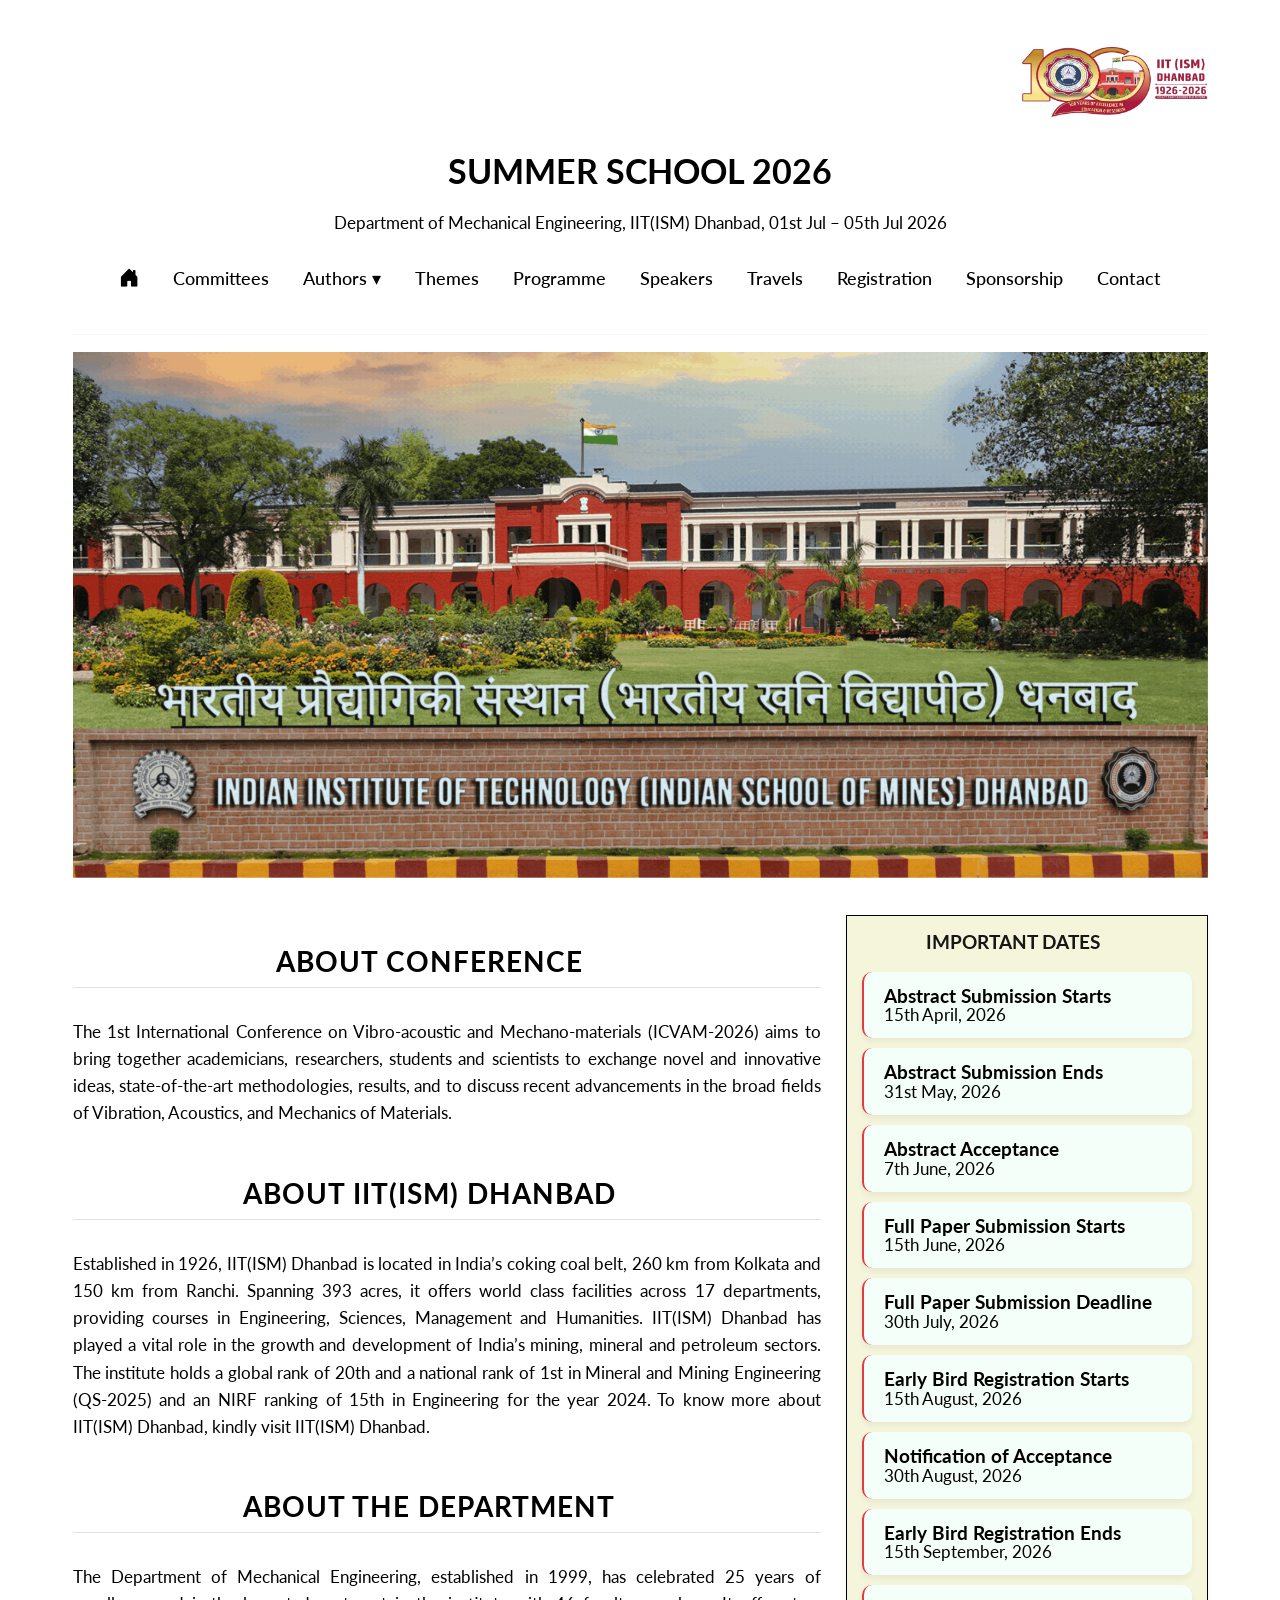
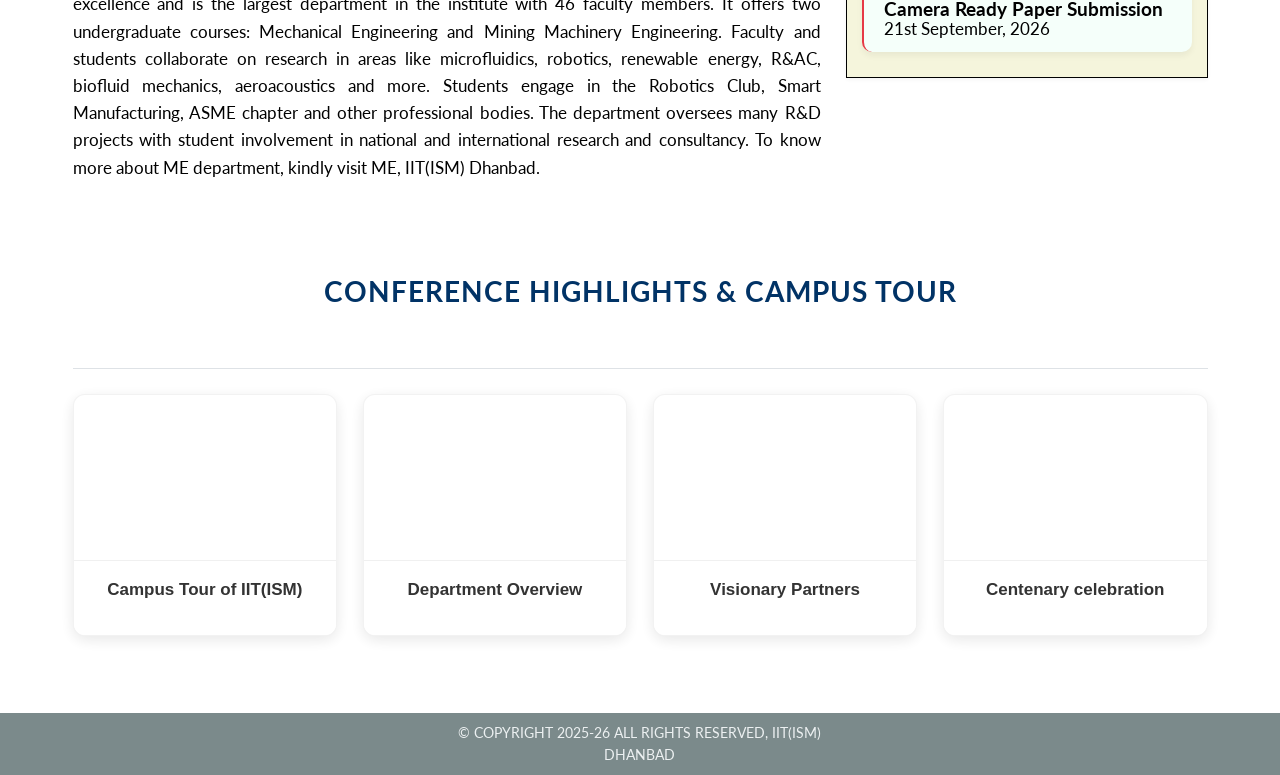
==== docs/index.html @ 38fec819 "WEB STUFFS" ====
<!DOCTYPE html>
<html xmlns="http://www.w3.org/1999/xhtml" lang="en" xml:lang="en"><head>

<meta charset="utf-8">
<meta name="generator" content="quarto-1.8.26">

<meta name="viewport" content="width=device-width, initial-scale=1.0, user-scalable=yes">


<title>index</title>
<style>
code{white-space: pre-wrap;}
span.smallcaps{font-variant: small-caps;}
div.columns{display: flex; gap: min(4vw, 1.5em);}
div.column{flex: auto; overflow-x: auto;}
div.hanging-indent{margin-left: 1.5em; text-indent: -1.5em;}
ul.task-list{list-style: none;}
ul.task-list li input[type="checkbox"] {
  width: 0.8em;
  margin: 0 0.8em 0.2em -1em; /* quarto-specific, see https://github.com/quarto-dev/quarto-cli/issues/4556 */ 
  vertical-align: middle;
}
</style>


<script src="site_libs/quarto-nav/quarto-nav.js"></script>
<script src="site_libs/clipboard/clipboard.min.js"></script>
<script src="site_libs/quarto-search/autocomplete.umd.js"></script>
<script src="site_libs/quarto-search/fuse.min.js"></script>
<script src="site_libs/quarto-search/quarto-search.js"></script>
<meta name="quarto:offset" content="./">
<script src="site_libs/quarto-html/quarto.js" type="module"></script>
<script src="site_libs/quarto-html/tabsets/tabsets.js" type="module"></script>
<script src="site_libs/quarto-html/axe/axe-check.js" type="module"></script>
<script src="site_libs/quarto-html/popper.min.js"></script>
<script src="site_libs/quarto-html/tippy.umd.min.js"></script>
<script src="site_libs/quarto-html/anchor.min.js"></script>
<link href="site_libs/quarto-html/tippy.css" rel="stylesheet">
<link href="site_libs/quarto-html/quarto-syntax-highlighting-587c61ba64f3a5504c4d52d930310e48.css" rel="stylesheet" id="quarto-text-highlighting-styles">
<script src="site_libs/bootstrap/bootstrap.min.js"></script>
<link href="site_libs/bootstrap/bootstrap-icons.css" rel="stylesheet">
<link href="site_libs/bootstrap/bootstrap-f706dee113b89652dc59676acb781449.min.css" rel="stylesheet" append-hash="true" id="quarto-bootstrap" data-mode="light">
<script id="quarto-search-options" type="application/json">{
  "location": "sidebar",
  "copy-button": false,
  "collapse-after": 3,
  "panel-placement": "start",
  "type": "textbox",
  "limit": 50,
  "keyboard-shortcut": [
    "f",
    "/",
    "s"
  ],
  "show-item-context": false,
  "language": {
    "search-no-results-text": "No results",
    "search-matching-documents-text": "matching documents",
    "search-copy-link-title": "Copy link to search",
    "search-hide-matches-text": "Hide additional matches",
    "search-more-match-text": "more match in this document",
    "search-more-matches-text": "more matches in this document",
    "search-clear-button-title": "Clear",
    "search-text-placeholder": "",
    "search-detached-cancel-button-title": "Cancel",
    "search-submit-button-title": "Submit",
    "search-label": "Search"
  }
}</script>
<style>html{ scroll-behavior: smooth; }</style>


<link rel="stylesheet" href="styles.css">
</head>

<body class="quarto-light">

<div id="quarto-search-results"></div>
<!-- content -->
<div id="quarto-content" class="quarto-container page-columns page-rows-contents page-layout-full">
<!-- sidebar -->
<!-- margin-sidebar -->
    
<!-- main -->
<main class="content column-page" id="quarto-document-content"><header id="title-block-header" class="quarto-title-block"></header>
<div class="custom-header-container">

  <div class="header-logos d-flex justify-content-between align-items-center">

    <div class="logo-left">

      <img src="" alt="" height="100">

    </div>

    <div class="logo-right">

      <img src="images/100years.png" alt="Institutional Logos" height="70">

    </div>

  </div>



  <h1 class="header-main-title">

    SUMMER SCHOOL 2026

  </h1>



  <p class="header-subtitle">

    Department of Mechanical Engineering, IIT(ISM) Dhanbad, 01st Jul – 05th Jul 2026

  </p>



  <nav class="custom-navbar">

    <ul class="nav-list">

      <li>

      <a href="./index.html" title="Home">

        <i class="bi bi-house-door-fill" style="font-size: 1.2rem;"></i>

      </a>

    </li>

      <li><a href="./committees.html">Committees</a></li>

      

      <li class="dropdown">

        <a href="#" class="dropbtn">Authors ▾</a>

        <div class="dropdown-content">

          <a href="./callforposters.html">Call for Posters</a>

          <a href="./submission.html">Submission Guidelines</a>

        </div>

      </li>



      <li><a href="./themes.html">Themes</a></li>

      <li><a href="./programme.html">Programme</a></li>

      <li><a href="./speakers.html">Speakers</a></li>

      <li><a href="./travels.html">Travels</a></li>

      <li><a href="./registration.html">Registration</a></li>

      <li><a href="./sponsorship.html">Sponsorship</a></li>

      <li><a href="./contact.html">Contact</a></li>

    </ul>

  </nav>

  

  <hr style="margin-top: 10px; border-top: 1px solid #ddd;">

</div>




<p><img src="images/iit-campus.gif" class="img-fluid"></p>
<div class="grid">
<div class="g-col-12 g-col-md-8 justify-text">
<section id="about-conference" class="level2">
<h2 class="anchored" data-anchor-id="about-conference">About Conference</h2>
<p>The 1st International Conference on Vibro-acoustic and Mechano-materials (ICVAM-2026) aims to bring together academicians, researchers, students and scientists to exchange novel and innovative ideas, state-of-the-art methodologies, results, and to discuss recent advancements in the broad fields of Vibration, Acoustics, and Mechanics of Materials.</p>
</section>
<section id="about-iitism-dhanbad" class="level2">
<h2 class="anchored" data-anchor-id="about-iitism-dhanbad">About IIT(ISM) Dhanbad</h2>
<p>Established in 1926, IIT(ISM) Dhanbad is located in India’s coking coal belt, 260 km from Kolkata and 150 km from Ranchi. Spanning 393 acres, it offers world class facilities across 17 departments, providing courses in Engineering, Sciences, Management and Humanities. IIT(ISM) Dhanbad has played a vital role in the growth and development of India’s mining, mineral and petroleum sectors. The institute holds a global rank of 20th and a national rank of 1st in Mineral and Mining Engineering (QS-2025) and an NIRF ranking of 15th in Engineering for the year 2024. To know more about IIT(ISM) Dhanbad, kindly visit IIT(ISM) Dhanbad.</p>
</section>
<section id="about-the-department" class="level2">
<h2 class="anchored" data-anchor-id="about-the-department">About the Department</h2>
<p>The Department of Mechanical Engineering, established in 1999, has celebrated 25 years of excellence and is the largest department in the institute with 46 faculty members. It offers two undergraduate courses: Mechanical Engineering and Mining Machinery Engineering. Faculty and students collaborate on research in areas like microfluidics, robotics, renewable energy, R&amp;AC, biofluid mechanics, aeroacoustics and more. Students engage in the Robotics Club, Smart Manufacturing, ASME chapter and other professional bodies. The department oversees many R&amp;D projects with student involvement in national and international research and consultancy. To know more about ME department, kindly visit ME, IIT(ISM) Dhanbad.</p>
</section>
</div>
<div class="g-col-12 g-col-md-4">
<div class="date-box">
<h3 class="anchored">
Important Dates
</h3>
<ul>
<li>
<strong>Abstract Submission Starts</strong> 15th April, 2026
</li>
<li>
<strong>Abstract Submission Ends</strong> 31st May, 2026
</li>
<li>
<strong>Abstract Acceptance</strong> 7th June, 2026
</li>
<li>
<strong>Full Paper Submission Starts</strong> 15th June, 2026
</li>
<li>
<strong>Full Paper Submission Deadline</strong> 30th July, 2026
</li>
<li>
<strong>Early Bird Registration Starts</strong> 15th August, 2026
</li>
<li>
<strong>Notification of Acceptance</strong> 30th August, 2026
</li>
<li>
<strong>Early Bird Registration Ends</strong> 15th September, 2026
</li>
<li>
<strong>Camera Ready Paper Submission</strong> 21st September, 2026
</li>
</ul>
</div>
</div>
</div>
<p><br></p>
<h2 class="text-center mb-4 anchored" style="color: #003366; font-weight: 700;">
<p>Conference Highlights &amp; Campus Tour</p>
</h2>
<div class="grid">
<div class="g-col-12 g-col-md-6 g-col-lg-3">
<div class="video-card">
<div class="quarto-video ratio ratio-16x9"><iframe data-external="1" src="https://www.youtube.com/embed/9n_tKi5b3fE" title="" frameborder="0" allow="accelerometer; autoplay; clipboard-write; encrypted-media; gyroscope; picture-in-picture" allowfullscreen=""></iframe></div>
<div class="video-desc">
<p>Campus Tour of IIT(ISM)</p>
</div>
</div>
</div>
<div class="g-col-12 g-col-md-6 g-col-lg-3">
<div class="video-card">
<div class="quarto-video ratio ratio-16x9"><iframe data-external="1" src="https://www.youtube.com/embed/m6d6848s21s" title="" frameborder="0" allow="accelerometer; autoplay; clipboard-write; encrypted-media; gyroscope; picture-in-picture" allowfullscreen=""></iframe></div>
<div class="video-desc">
<p>Department Overview</p>
</div>
</div>
</div>
<div class="g-col-12 g-col-md-6 g-col-lg-3">
<div class="video-card">
<div class="quarto-video ratio ratio-16x9"><iframe data-external="1" src="https://www.youtube.com/embed/kmM5IVVl2lQ" title="" frameborder="0" allow="accelerometer; autoplay; clipboard-write; encrypted-media; gyroscope; picture-in-picture" allowfullscreen=""></iframe></div>
<div class="video-desc">
<p>Visionary Partners</p>
</div>
</div>
</div>
<div class="g-col-12 g-col-md-6 g-col-lg-3">
<div class="video-card">
<div class="quarto-video ratio ratio-16x9"><iframe data-external="1" src="https://www.youtube.com/embed/qVNt9moiyU0" title="" frameborder="0" allow="accelerometer; autoplay; clipboard-write; encrypted-media; gyroscope; picture-in-picture" allowfullscreen=""></iframe></div>
<div class="video-desc">
<p>Centenary celebration</p>
</div>
</div>
</div>
</div>



</main> <!-- /main -->
<script id="quarto-html-after-body" type="application/javascript">
  window.document.addEventListener("DOMContentLoaded", function (event) {
    const icon = "";
    const anchorJS = new window.AnchorJS();
    anchorJS.options = {
      placement: 'right',
      icon: icon
    };
    anchorJS.add('.anchored');
    const isCodeAnnotation = (el) => {
      for (const clz of el.classList) {
        if (clz.startsWith('code-annotation-')) {                     
          return true;
        }
      }
      return false;
    }
    const onCopySuccess = function(e) {
      // button target
      const button = e.trigger;
      // don't keep focus
      button.blur();
      // flash "checked"
      button.classList.add('code-copy-button-checked');
      var currentTitle = button.getAttribute("title");
      button.setAttribute("title", "Copied!");
      let tooltip;
      if (window.bootstrap) {
        button.setAttribute("data-bs-toggle", "tooltip");
        button.setAttribute("data-bs-placement", "left");
        button.setAttribute("data-bs-title", "Copied!");
        tooltip = new bootstrap.Tooltip(button, 
          { trigger: "manual", 
            customClass: "code-copy-button-tooltip",
            offset: [0, -8]});
        tooltip.show();    
      }
      setTimeout(function() {
        if (tooltip) {
          tooltip.hide();
          button.removeAttribute("data-bs-title");
          button.removeAttribute("data-bs-toggle");
          button.removeAttribute("data-bs-placement");
        }
        button.setAttribute("title", currentTitle);
        button.classList.remove('code-copy-button-checked');
      }, 1000);
      // clear code selection
      e.clearSelection();
    }
    const getTextToCopy = function(trigger) {
      const outerScaffold = trigger.parentElement.cloneNode(true);
      const codeEl = outerScaffold.querySelector('code');
      for (const childEl of codeEl.children) {
        if (isCodeAnnotation(childEl)) {
          childEl.remove();
        }
      }
      return codeEl.innerText;
    }
    const clipboard = new window.ClipboardJS('.code-copy-button:not([data-in-quarto-modal])', {
      text: getTextToCopy
    });
    clipboard.on('success', onCopySuccess);
    if (window.document.getElementById('quarto-embedded-source-code-modal')) {
      const clipboardModal = new window.ClipboardJS('.code-copy-button[data-in-quarto-modal]', {
        text: getTextToCopy,
        container: window.document.getElementById('quarto-embedded-source-code-modal')
      });
      clipboardModal.on('success', onCopySuccess);
    }
      var localhostRegex = new RegExp(/^(?:http|https):\/\/localhost\:?[0-9]*\//);
      var mailtoRegex = new RegExp(/^mailto:/);
        var filterRegex = new RegExp('/' + window.location.host + '/');
      var isInternal = (href) => {
          return filterRegex.test(href) || localhostRegex.test(href) || mailtoRegex.test(href);
      }
      // Inspect non-navigation links and adorn them if external
     var links = window.document.querySelectorAll('a[href]:not(.nav-link):not(.navbar-brand):not(.toc-action):not(.sidebar-link):not(.sidebar-item-toggle):not(.pagination-link):not(.no-external):not([aria-hidden]):not(.dropdown-item):not(.quarto-navigation-tool):not(.about-link)');
      for (var i=0; i<links.length; i++) {
        const link = links[i];
        if (!isInternal(link.href)) {
          // undo the damage that might have been done by quarto-nav.js in the case of
          // links that we want to consider external
          if (link.dataset.originalHref !== undefined) {
            link.href = link.dataset.originalHref;
          }
            // target, if specified
            link.setAttribute("target", "_blank");
            if (link.getAttribute("rel") === null) {
              link.setAttribute("rel", "noopener");
            }
        }
      }
    function tippyHover(el, contentFn, onTriggerFn, onUntriggerFn) {
      const config = {
        allowHTML: true,
        maxWidth: 500,
        delay: 100,
        arrow: false,
        appendTo: function(el) {
            return el.parentElement;
        },
        interactive: true,
        interactiveBorder: 10,
        theme: 'quarto',
        placement: 'bottom-start',
      };
      if (contentFn) {
        config.content = contentFn;
      }
      if (onTriggerFn) {
        config.onTrigger = onTriggerFn;
      }
      if (onUntriggerFn) {
        config.onUntrigger = onUntriggerFn;
      }
      window.tippy(el, config); 
    }
    const noterefs = window.document.querySelectorAll('a[role="doc-noteref"]');
    for (var i=0; i<noterefs.length; i++) {
      const ref = noterefs[i];
      tippyHover(ref, function() {
        // use id or data attribute instead here
        let href = ref.getAttribute('data-footnote-href') || ref.getAttribute('href');
        try { href = new URL(href).hash; } catch {}
        const id = href.replace(/^#\/?/, "");
        const note = window.document.getElementById(id);
        if (note) {
          return note.innerHTML;
        } else {
          return "";
        }
      });
    }
    const xrefs = window.document.querySelectorAll('a.quarto-xref');
    const processXRef = (id, note) => {
      // Strip column container classes
      const stripColumnClz = (el) => {
        el.classList.remove("page-full", "page-columns");
        if (el.children) {
          for (const child of el.children) {
            stripColumnClz(child);
          }
        }
      }
      stripColumnClz(note)
      if (id === null || id.startsWith('sec-')) {
        // Special case sections, only their first couple elements
        const container = document.createElement("div");
        if (note.children && note.children.length > 2) {
          container.appendChild(note.children[0].cloneNode(true));
          for (let i = 1; i < note.children.length; i++) {
            const child = note.children[i];
            if (child.tagName === "P" && child.innerText === "") {
              continue;
            } else {
              container.appendChild(child.cloneNode(true));
              break;
            }
          }
          if (window.Quarto?.typesetMath) {
            window.Quarto.typesetMath(container);
          }
          return container.innerHTML
        } else {
          if (window.Quarto?.typesetMath) {
            window.Quarto.typesetMath(note);
          }
          return note.innerHTML;
        }
      } else {
        // Remove any anchor links if they are present
        const anchorLink = note.querySelector('a.anchorjs-link');
        if (anchorLink) {
          anchorLink.remove();
        }
        if (window.Quarto?.typesetMath) {
          window.Quarto.typesetMath(note);
        }
        if (note.classList.contains("callout")) {
          return note.outerHTML;
        } else {
          return note.innerHTML;
        }
      }
    }
    for (var i=0; i<xrefs.length; i++) {
      const xref = xrefs[i];
      tippyHover(xref, undefined, function(instance) {
        instance.disable();
        let url = xref.getAttribute('href');
        let hash = undefined; 
        if (url.startsWith('#')) {
          hash = url;
        } else {
          try { hash = new URL(url).hash; } catch {}
        }
        if (hash) {
          const id = hash.replace(/^#\/?/, "");
          const note = window.document.getElementById(id);
          if (note !== null) {
            try {
              const html = processXRef(id, note.cloneNode(true));
              instance.setContent(html);
            } finally {
              instance.enable();
              instance.show();
            }
          } else {
            // See if we can fetch this
            fetch(url.split('#')[0])
            .then(res => res.text())
            .then(html => {
              const parser = new DOMParser();
              const htmlDoc = parser.parseFromString(html, "text/html");
              const note = htmlDoc.getElementById(id);
              if (note !== null) {
                const html = processXRef(id, note);
                instance.setContent(html);
              } 
            }).finally(() => {
              instance.enable();
              instance.show();
            });
          }
        } else {
          // See if we can fetch a full url (with no hash to target)
          // This is a special case and we should probably do some content thinning / targeting
          fetch(url)
          .then(res => res.text())
          .then(html => {
            const parser = new DOMParser();
            const htmlDoc = parser.parseFromString(html, "text/html");
            const note = htmlDoc.querySelector('main.content');
            if (note !== null) {
              // This should only happen for chapter cross references
              // (since there is no id in the URL)
              // remove the first header
              if (note.children.length > 0 && note.children[0].tagName === "HEADER") {
                note.children[0].remove();
              }
              const html = processXRef(null, note);
              instance.setContent(html);
            } 
          }).finally(() => {
            instance.enable();
            instance.show();
          });
        }
      }, function(instance) {
      });
    }
        let selectedAnnoteEl;
        const selectorForAnnotation = ( cell, annotation) => {
          let cellAttr = 'data-code-cell="' + cell + '"';
          let lineAttr = 'data-code-annotation="' +  annotation + '"';
          const selector = 'span[' + cellAttr + '][' + lineAttr + ']';
          return selector;
        }
        const selectCodeLines = (annoteEl) => {
          const doc = window.document;
          const targetCell = annoteEl.getAttribute("data-target-cell");
          const targetAnnotation = annoteEl.getAttribute("data-target-annotation");
          const annoteSpan = window.document.querySelector(selectorForAnnotation(targetCell, targetAnnotation));
          const lines = annoteSpan.getAttribute("data-code-lines").split(",");
          const lineIds = lines.map((line) => {
            return targetCell + "-" + line;
          })
          let top = null;
          let height = null;
          let parent = null;
          if (lineIds.length > 0) {
              //compute the position of the single el (top and bottom and make a div)
              const el = window.document.getElementById(lineIds[0]);
              top = el.offsetTop;
              height = el.offsetHeight;
              parent = el.parentElement.parentElement;
            if (lineIds.length > 1) {
              const lastEl = window.document.getElementById(lineIds[lineIds.length - 1]);
              const bottom = lastEl.offsetTop + lastEl.offsetHeight;
              height = bottom - top;
            }
            if (top !== null && height !== null && parent !== null) {
              // cook up a div (if necessary) and position it 
              let div = window.document.getElementById("code-annotation-line-highlight");
              if (div === null) {
                div = window.document.createElement("div");
                div.setAttribute("id", "code-annotation-line-highlight");
                div.style.position = 'absolute';
                parent.appendChild(div);
              }
              div.style.top = top - 2 + "px";
              div.style.height = height + 4 + "px";
              div.style.left = 0;
              let gutterDiv = window.document.getElementById("code-annotation-line-highlight-gutter");
              if (gutterDiv === null) {
                gutterDiv = window.document.createElement("div");
                gutterDiv.setAttribute("id", "code-annotation-line-highlight-gutter");
                gutterDiv.style.position = 'absolute';
                const codeCell = window.document.getElementById(targetCell);
                const gutter = codeCell.querySelector('.code-annotation-gutter');
                gutter.appendChild(gutterDiv);
              }
              gutterDiv.style.top = top - 2 + "px";
              gutterDiv.style.height = height + 4 + "px";
            }
            selectedAnnoteEl = annoteEl;
          }
        };
        const unselectCodeLines = () => {
          const elementsIds = ["code-annotation-line-highlight", "code-annotation-line-highlight-gutter"];
          elementsIds.forEach((elId) => {
            const div = window.document.getElementById(elId);
            if (div) {
              div.remove();
            }
          });
          selectedAnnoteEl = undefined;
        };
          // Handle positioning of the toggle
      window.addEventListener(
        "resize",
        throttle(() => {
          elRect = undefined;
          if (selectedAnnoteEl) {
            selectCodeLines(selectedAnnoteEl);
          }
        }, 10)
      );
      function throttle(fn, ms) {
      let throttle = false;
      let timer;
        return (...args) => {
          if(!throttle) { // first call gets through
              fn.apply(this, args);
              throttle = true;
          } else { // all the others get throttled
              if(timer) clearTimeout(timer); // cancel #2
              timer = setTimeout(() => {
                fn.apply(this, args);
                timer = throttle = false;
              }, ms);
          }
        };
      }
        // Attach click handler to the DT
        const annoteDls = window.document.querySelectorAll('dt[data-target-cell]');
        for (const annoteDlNode of annoteDls) {
          annoteDlNode.addEventListener('click', (event) => {
            const clickedEl = event.target;
            if (clickedEl !== selectedAnnoteEl) {
              unselectCodeLines();
              const activeEl = window.document.querySelector('dt[data-target-cell].code-annotation-active');
              if (activeEl) {
                activeEl.classList.remove('code-annotation-active');
              }
              selectCodeLines(clickedEl);
              clickedEl.classList.add('code-annotation-active');
            } else {
              // Unselect the line
              unselectCodeLines();
              clickedEl.classList.remove('code-annotation-active');
            }
          });
        }
    const findCites = (el) => {
      const parentEl = el.parentElement;
      if (parentEl) {
        const cites = parentEl.dataset.cites;
        if (cites) {
          return {
            el,
            cites: cites.split(' ')
          };
        } else {
          return findCites(el.parentElement)
        }
      } else {
        return undefined;
      }
    };
    var bibliorefs = window.document.querySelectorAll('a[role="doc-biblioref"]');
    for (var i=0; i<bibliorefs.length; i++) {
      const ref = bibliorefs[i];
      const citeInfo = findCites(ref);
      if (citeInfo) {
        tippyHover(citeInfo.el, function() {
          var popup = window.document.createElement('div');
          citeInfo.cites.forEach(function(cite) {
            var citeDiv = window.document.createElement('div');
            citeDiv.classList.add('hanging-indent');
            citeDiv.classList.add('csl-entry');
            var biblioDiv = window.document.getElementById('ref-' + cite);
            if (biblioDiv) {
              citeDiv.innerHTML = biblioDiv.innerHTML;
            }
            popup.appendChild(citeDiv);
          });
          return popup.innerHTML;
        });
      }
    }
  });
  </script>
</div> <!-- /content -->
<footer class="footer">
  <div class="nav-footer">
    <div class="nav-footer-left">
      &nbsp;
    </div>   
    <div class="nav-footer-center">
<p>© COPYRIGHT 2025-26 ALL RIGHTS RESERVED, IIT(ISM) DHANBAD</p>
</div>
    <div class="nav-footer-right">
      &nbsp;
    </div>
  </div>
</footer>




<script src="site_libs/quarto-html/zenscroll-min.js"></script>
</body></html>
---- docs/site_libs/quarto-html/tippy.css ----
.tippy-box[data-animation=fade][data-state=hidden]{opacity:0}[data-tippy-root]{max-width:calc(100vw - 10px)}.tippy-box{position:relative;background-color:#333;color:#fff;border-radius:4px;font-size:14px;line-height:1.4;white-space:normal;outline:0;transition-property:transform,visibility,opacity}.tippy-box[data-placement^=top]>.tippy-arrow{bottom:0}.tippy-box[data-placement^=top]>.tippy-arrow:before{bottom:-7px;left:0;border-width:8px 8px 0;border-top-color:initial;transform-origin:center top}.tippy-box[data-placement^=bottom]>.tippy-arrow{top:0}.tippy-box[data-placement^=bottom]>.tippy-arrow:before{top:-7px;left:0;border-width:0 8px 8px;border-bottom-color:initial;transform-origin:center bottom}.tippy-box[data-placement^=left]>.tippy-arrow{right:0}.tippy-box[data-placement^=left]>.tippy-arrow:before{border-width:8px 0 8px 8px;border-left-color:initial;right:-7px;transform-origin:center left}.tippy-box[data-placement^=right]>.tippy-arrow{left:0}.tippy-box[data-placement^=right]>.tippy-arrow:before{left:-7px;border-width:8px 8px 8px 0;border-right-color:initial;transform-origin:center right}.tippy-box[data-inertia][data-state=visible]{transition-timing-function:cubic-bezier(.54,1.5,.38,1.11)}.tippy-arrow{width:16px;height:16px;color:#333}.tippy-arrow:before{content:"";position:absolute;border-color:transparent;border-style:solid}.tippy-content{position:relative;padding:5px 9px;z-index:1}
---- docs/site_libs/quarto-html/quarto-syntax-highlighting-587c61ba64f3a5504c4d52d930310e48.css ----
/* quarto syntax highlight colors */
:root {
  --quarto-hl-ot-color: #003B4F;
  --quarto-hl-at-color: #657422;
  --quarto-hl-ss-color: #20794D;
  --quarto-hl-an-color: #5E5E5E;
  --quarto-hl-fu-color: #4758AB;
  --quarto-hl-st-color: #20794D;
  --quarto-hl-cf-color: #003B4F;
  --quarto-hl-op-color: #5E5E5E;
  --quarto-hl-er-color: #AD0000;
  --quarto-hl-bn-color: #AD0000;
  --quarto-hl-al-color: #AD0000;
  --quarto-hl-va-color: #111111;
  --quarto-hl-bu-color: inherit;
  --quarto-hl-ex-color: inherit;
  --quarto-hl-pp-color: #AD0000;
  --quarto-hl-in-color: #5E5E5E;
  --quarto-hl-vs-color: #20794D;
  --quarto-hl-wa-color: #5E5E5E;
  --quarto-hl-do-color: #5E5E5E;
  --quarto-hl-im-color: #00769E;
  --quarto-hl-ch-color: #20794D;
  --quarto-hl-dt-color: #AD0000;
  --quarto-hl-fl-color: #AD0000;
  --quarto-hl-co-color: #5E5E5E;
  --quarto-hl-cv-color: #5E5E5E;
  --quarto-hl-cn-color: #8f5902;
  --quarto-hl-sc-color: #5E5E5E;
  --quarto-hl-dv-color: #AD0000;
  --quarto-hl-kw-color: #003B4F;
}

/* other quarto variables */
:root {
  --quarto-font-monospace: SFMono-Regular, Menlo, Monaco, Consolas, "Liberation Mono", "Courier New", monospace;
}

/* syntax highlight based on Pandoc's rules */
pre > code.sourceCode > span {
  color: #003B4F;
}

code.sourceCode > span {
  color: #003B4F;
}

div.sourceCode,
div.sourceCode pre.sourceCode {
  color: #003B4F;
}

/* Normal */
code span {
  color: #003B4F;
}

/* Alert */
code span.al {
  color: #AD0000;
  font-style: inherit;
}

/* Annotation */
code span.an {
  color: #5E5E5E;
  font-style: inherit;
}

/* Attribute */
code span.at {
  color: #657422;
  font-style: inherit;
}

/* BaseN */
code span.bn {
  color: #AD0000;
  font-style: inherit;
}

/* BuiltIn */
code span.bu {
  font-style: inherit;
}

/* ControlFlow */
code span.cf {
  color: #003B4F;
  font-weight: bold;
  font-style: inherit;
}

/* Char */
code span.ch {
  color: #20794D;
  font-style: inherit;
}

/* Constant */
code span.cn {
  color: #8f5902;
  font-style: inherit;
}

/* Comment */
code span.co {
  color: #5E5E5E;
  font-style: inherit;
}

/* CommentVar */
code span.cv {
  color: #5E5E5E;
  font-style: italic;
}

/* Documentation */
code span.do {
  color: #5E5E5E;
  font-style: italic;
}

/* DataType */
code span.dt {
  color: #AD0000;
  font-style: inherit;
}

/* DecVal */
code span.dv {
  color: #AD0000;
  font-style: inherit;
}

/* Error */
code span.er {
  color: #AD0000;
  font-style: inherit;
}

/* Extension */
code span.ex {
  font-style: inherit;
}

/* Float */
code span.fl {
  color: #AD0000;
  font-style: inherit;
}

/* Function */
code span.fu {
  color: #4758AB;
  font-style: inherit;
}

/* Import */
code span.im {
  color: #00769E;
  font-style: inherit;
}

/* Information */
code span.in {
  color: #5E5E5E;
  font-style: inherit;
}

/* Keyword */
code span.kw {
  color: #003B4F;
  font-weight: bold;
  font-style: inherit;
}

/* Operator */
code span.op {
  color: #5E5E5E;
  font-style: inherit;
}

/* Other */
code span.ot {
  color: #003B4F;
  font-style: inherit;
}

/* Preprocessor */
code span.pp {
  color: #AD0000;
  font-style: inherit;
}

/* SpecialChar */
code span.sc {
  color: #5E5E5E;
  font-style: inherit;
}

/* SpecialString */
code span.ss {
  color: #20794D;
  font-style: inherit;
}

/* String */
code span.st {
  color: #20794D;
  font-style: inherit;
}

/* Variable */
code span.va {
  color: #111111;
  font-style: inherit;
}

/* VerbatimString */
code span.vs {
  color: #20794D;
  font-style: inherit;
}

/* Warning */
code span.wa {
  color: #5E5E5E;
  font-style: italic;
}

.prevent-inlining {
  content: "</";
}

/*# sourceMappingURL=2dce1cc6c82594539e1579de68416b47.css.map */
---- docs/styles.css ----
/* =========================================================
   1. FONT IMPORTS (Cleaned up)
   ========================================================= */
/* Playfair Display for Headings (Luxury feel) */
@import url('https://fonts.googleapis.com/css2?family=Playfair+Display:wght@700;900&display=swap');
/* Lato for Navbar text (Clean, modern) */
@import url('https://fonts.googleapis.com/css2?family=Lato:wght@300;400;700&display=swap');
/*For Body text*/
@import url('https://fonts.googleapis.com/css2?family=PT+Serif:ital,wght@0,400;0,700;1,400;1,700&display=swap');


/* =========================================================
   2. BASE TYPOGRAPHY
   ========================================================= */
body {
  font-family: 'Lato', Helvetica, Arial, sans-serif;
  color: #000;
  line-height: 1.6;
}

h1, h2, h3, h4, h5, h6 {
  font-family: 'Lato', serif;
  font-weight: 700;
}



/* --- Custom Navbar Styling --- */


.custom-navbar {
  margin-top: 25px; /* Space between subtitle and menu */
  margin-bottom: 40px;
  text-align: center; /* Center the menu items */
}

.nav-list {
  list-style-type: none; /* Remove bullet points */
  padding: 0;
  margin: 0;
  display: inline-block; /* Allows centering */
}

.nav-list > li {
  display: inline-block; /* Makes list horizontal */
  margin: 0 15px; /* Spacing between items */
  position: relative; /* Needed for dropdown positioning */
}

.nav-list > li > a, .dropbtn {
  text-decoration: none;
  color: #000; /* Dark grey text */
  font-size: 1.05rem;
  font-weight: 500;
  padding-bottom: 5px;
  font-family: "Lato", sans-serif;
  transition: color 0.3s ease;
}

.nav-list > li > a:hover, .dropbtn:hover {
  color: #39E6D8; /* Blue on hover */
  border-bottom: 2px solid #e63946; /* Red underline effect */
}


/* --- Dropdown CSS --- */


.dropdown-content {
  display: none; /* Hidden by default */
  position: absolute;
  background-color: #fff;
  min-width: 200px;
  box-shadow: 0px 8px 16px 0px rgba(0,0,0,0.1);
  z-index: 1000;
  text-align: left;
  border-radius: 4px;
  top: 100%; /* Positions it right below the "Authors" text */
  left: 0;
}

.dropdown-content a {
  color: #000;
  padding: 12px 16px;
  text-decoration: none;
  display: block;
  font-size: 0.95rem;
}

.dropdown-content a:hover {
  background-color: #9EE639;
  color: #000;
}




/* Show the dropdown on hover */


.dropdown:hover .dropdown-content {
  display: block;
}


.header-main-title {
  text-align: center;
  margin-bottom: 1rem;
  color: #000000;
}


.header-subtitle {
  text-align: center;
  margin-bottom: 1rem;
  color: #000000;
}

.page-header {
  text-align: center;
  margin-bottom: 3rem;
  color: #000000;
}

/* --- Justify Text Utility --- */
.justify-text p {
  text-align: justify;
  text-justify: inter-word; /* Ensures cleaner spacing between words */
}



/* "Important Dates" Sidebar Box */

.date-box {
  background-color: #F5F5DC;
  border: 1px solid #000;
  padding: 15px;
  margin-top: 20px;
  box-shadow: 0 2px 5px rgba(0,0,0,0.05);
  
  h3 {
    color: #000;
    text-align: center;
    font-size: 1.1rem;
    margin-top: 0;
    text-transform: uppercase;
    padding-bottom: 10px;
  }
  
  ul {
    list-style: none;
    padding: 0;
    
    li {
      margin-bottom: 10px;
      font-size: 1rem;
      
      strong {
        display: block;
        color: #000;
      }
    }
  }
}



/* --- Conference Theme Pills --- */


.theme-pill {
  background-color: #fdf2f0; /* Pale pink/peach color */
  color: #660000;            /* Dark red text */
  font-weight: 700;          /* Bold font */
  font-size: 1.2rem;
  font-family: "Lato", sans-serif;
  text-align: center;
  
  /* Shape & Spacing */
  border-radius: 50px;       /* Makes it pill-shaped */
  padding: 15px 20px;
  margin-bottom: 20px;       /* Space between rows */
  width: 100%;               /* Fill the column width */
  
  /* Visual Depth */
  box-shadow: 0 4px 6px rgba(0,0,0,0.1); /* Soft shadow */
  border: 1px solid rgba(0,0,0,0.05);
  
  /* Flexbox to vertically center the text if it wraps */
  display: flex;
  justify-content: center;
  align-items: center;
  min-height: 60px;          /* Ensures uniform height */
  
  transition: transform 0.2s; /* Smooth hover animation */
}

/* Optional: Slight pop effect on hover */
.theme-pill:hover {
  transform: translateY(-2px);
  box-shadow: 0 6px 12px rgba(0,0,0,0.15);
  background-color: #F5FDF0;
}




/* --- Speaker List Styling --- */

/* 1. Style the Main Headings (e.g., "Keynote Speakers") */
h2 {
  color: #000; /* Dark red to match your reference images */
  text-align: center;
  font-weight: 700;
  margin-top: 50px;
  margin-bottom: 30px;
  text-transform: uppercase;
  letter-spacing: 1px;
}

/* 2. Remove default bullet points inside the grid columns */
.grid ul {
  list-style-type: none;
  padding-left: 0;
  margin: 0;
}

/* 3. Turn each list item (Speaker) into a "Card" */
.grid li {
  background-color: #F5FFFA;
  border-left: 2px solid #e63946; /* Red accent bar on the left */
  padding: 15px 20px;
  margin-bottom: 15px; /* Space between cards */
  border-radius: 10px; /* Rounded corners */
  box-shadow: 0 4px 6px rgba(0,0,0,0.05); /* Soft shadow */
  transition: transform 0.2s ease, box-shadow 0.2s ease;
  line-height: 1;
}

/* 4. Add a hover effect for interactivity */
.grid li:hover {
  transform: translateY(-5px); /* Moves up slightly */
  box-shadow: 0 10px 20px rgba(0,0,0,0.1); /* Shadow grows */
  background-color: #fdfdfd;
}

/* 5. Style the Name (Bold text) */
.grid li strong {
  display: block; /* Puts the name on its own line above affiliation */
  color: #003366; /* Deep blue for the name */
  font-size: 1.1rem;
  margin-bottom: 1px;
}




/* --- The Card Style --- */
.card-box {
  background-color: #F4EBE2;
  padding: 40px;
  border-radius: 15px; /* Rounded corners */
  box-shadow: 0 10px 30px rgba(0,0,0,0.08); /* Soft shadow */
  border: 1px solid rgba(0,0,0,0.02);
  height: 100%; /* Ensures equal height */
}

.card-header {
  font-size: 1.5rem;
  font-weight: 700;
  text-align: center;
  color: #000;
  margin-top: 5px;
  margin-bottom: 25px;
  border-bottom: 1px solid #333;
  padding-bottom: 10px;
}

/* --- Left Card Content (Icons) --- */
.info-item {
  display: flex;
  gap: 15px;
  margin-bottom: 25px;
  align-items: center;
}

.icon-circle {
  width: 40px;
  height: 40px;
  background-color: #800000; 
  border-radius: 50%;
  display: flex;
  align-items: center;
  justify-content: center;
  color: white;
  font-size: 1.1rem;
}

.info-item strong {
  display: block;
  font-size: 1.1rem;
  color: #000;
}

.info-item p {
  margin: 0;
  font-size: 1rem;
}

.map-wrapper {
  border-radius: 5px;
  opacity: 1.0;
  border: 3px solid #800000;
}

/* --- Right Card Content (Form) --- */
.custom-form input,
.custom-form textarea {
  width: 100%;
  padding: 15px;
  border: none;
  border-radius: 10px;
  margin-top: 6px;
  background-color: #fff; /* Light grey input background */
  font-family: inherit;
  font-size: 0.95rem;
  transition: box-shadow 0.3s ease;
}

.custom-form input:focus,
.custom-form textarea:focus {
  outline: none;
  background-color: #fff;
  box-shadow: 0 0 0 2px #eee; /* Yellow glow on focus */
}

.submit-btn {
  width: 100%;
  padding: 15px;
  border: none;
  border-radius: 50px; /* Pill shape button */
  background-color: #800000; /* Yellow Button */
  color: white;
  font-weight: 700;
  font-size: 1rem;
  letter-spacing: 1px;
  cursor: pointer;
  margin-top: 10px;
  transition: transform 0.2s, background-color 0.2s;
}

.submit-btn:hover {
  background-color: #C10B29;
  transform: translateY(-2px);
}



/* --- Registration Table Styling --- */

/* 1. Container Styling */
.fee-table {
  overflow-x: auto; /* Responsive scrolling on mobile */
  margin-bottom: 40px;
  border-radius: 10px;
  box-shadow: 0 5px 15px rgba(0, 0, 0, 0.08); /* Soft shadow for depth */
}

/* 2. Target the actual Table element */
.fee-table table {
  width: 100%;
  border-collapse: collapse;
  margin: 0;
  font-size: 1rem;
  background-color: #ffffff;
}

/* 3. Header Styling (Deep Blue Background) */
.fee-table thead tr {
  background-color: #003366; /* Conference Theme Blue */
  color: #ffffff;
  text-align: center;
}

.fee-table th {
  padding: 18px 15px;
  font-weight: 700;
  letter-spacing: 0.6px;
  border: none; /* Removes default borders */
}

/* 4. Body Row Styling */
.fee-table tbody tr {
  border-bottom: 1px solid #eeeeee;
  transition: all 0.1s ease;
}

/* Zebra Striping: Every even row gets a light grey background */
.fee-table tbody tr:nth-of-type(all) {
  background-color: #f8f9fa;
}

/* Hover Effect: Row gets slightly darker on mouse over */
.fee-table tbody tr:hover {
  background-color: #eef2f7;
  transform: scale(1.005); /* Subtle pop effect */
  box-shadow: 0 2px 5px rgba(0,0,0,0.05);
}

/* 5. Cell Styling */
.fee-table td {
  padding: 15px 20px;
  color: #333;
  vertical-align: middle;
}

/* Center align the pricing columns (2nd and 3rd) */
.fee-table td:nth-child(2),
.fee-table td:nth-child(3) {
  text-align: center;
  font-weight: 500;
  color: #003366; /* Blue text for prices */
}

/* Left align the Category column (1st) */
.fee-table td:first-child {
  text-align: left;
  font-weight: 600; /* Bold category names */
  color: #444;
  border-left: 5px solid transparent; /* invisible border for hover effect */
}





/* --- Video Card Styling --- */

/* The container for the video and text */
.video-card {
  background: #ffffff;
  border-radius: 12px;       /* Smooth rounded corners */
  overflow: hidden;          /* Ensures video respects the rounded corners */
  box-shadow: 0 4px 15px rgba(0,0,0,0.1); /* Soft shadow */
  transition: transform 0.3s ease, box-shadow 0.3s ease; /* Animation settings */
  height: 100%;              /* Ensures cards are same height */
  border: 1px solid rgba(0,0,0,0.05);
}

/* Hover Effect: Lifts the card up */
.video-card:hover {
  transform: translateY(-8px); /* Moves up 8 pixels */
  box-shadow: 0 12px 25px rgba(0,0,0,0.15); /* Shadow gets deeper */
}

/* The Text Description */
.video-desc {
  padding: 15px;
  text-align: center;
  font-weight: 600;
  color: #333;
  font-family: "Segoe UI", sans-serif;
  background-color: #fff;
  border-top: 1px solid #f0f0f0;
}




/* --- Travel Section Icons --- */
.travel-card {
  background: #f8f9fa;
  padding: 30px;
  border-radius: 10px;
  transition: transform 0.3s;
}

.travel-card:hover {
  transform: translateY(-5px);
  background: #fff;
  box-shadow: 0 5px 15px rgba(0,0,0,0.1);
}

.icon-box {
  font-size: 3rem;
  color: #003366; /* Conference Blue */
  margin-bottom: 15px;
}

/* --- Map Container --- */
.map-container iframe {
  border-radius: 12px;
  box-shadow: 0 4px 10px rgba(0,0,0,0.1);
}

/* --- Hostel Note Styling --- */
.hostel-note {
  border-left: 5px solid #ffbf00 !important; /* Yellow Accent */
  background-color: #fffaf0 !important;
  padding: 20px;
  font-size: 1.1rem;
}

/* --- Hotel Cards --- */
.hotel-card {
  background: white;
  border-radius: 10px;
  overflow: hidden;
  box-shadow: 0 4px 8px rgba(0,0,0,0.05);
  border: 1px solid #eee;
  height: 100%;
  transition: all 0.3s ease;
}

.hotel-card:hover {
  box-shadow: 0 10px 20px rgba(0,0,0,0.1);
  transform: translateY(-5px);
}

.hotel-card img {
  width: 100%;
  height: 200px;
  object-fit: cover; /* Ensures images don't stretch */
}

.hotel-info {
  padding: 15px;
  text-align: center;
}

.hotel-info h4 {
  font-size: 1.1rem;
  font-weight: 700;
  margin-bottom: 5px;
  color: #333;
}

.hotel-info p {
  color: #666;
  font-size: 0.9rem;
  margin: 0;
}

/* --- Tourism Cards --- */
.tour-card {
  background: #fff;
  border-left: 4px solid #003366; /* Blue Accent */
  padding: 20px;
  border-radius: 0 8px 8px 0;
  box-shadow: 0 2px 5px rgba(0,0,0,0.05);
  height: 100%;
}

.tour-header {
  font-size: 1.2rem;
  font-weight: 700;
  color: #003366;
  margin-bottom: 8px;
}



/* --- Premium Horizontal Hotel Cards --- */

/* 1. The Card Container */
.hotel-list-row {
  background: #ffffff;
  border-radius: 16px; /* Smooth, modern rounded corners */
  padding: 25px 30px;
  margin-bottom: 25px; /* Replaces the <hr> divider with clean spacing */
  box-shadow: 0 4px 20px rgba(0, 0, 0, 0.04); /* Elegant, soft shadow */
  border: 1px solid rgba(0,0,0,0.03);
  transition: all 0.3s cubic-bezier(0.25, 0.8, 0.25, 1);
}

/* Hover effect: lifts the card off the page */
.hotel-list-row:hover {
  transform: translateY(-5px);
  box-shadow: 0 12px 30px rgba(0, 0, 0, 0.08);
  border-color: rgba(0, 51, 102, 0.1); 
}

/* 2. Text Formatting */
.hotel-info-box {
  padding-right: 15px;
}

.hotel-name {
  font-size: 1.5rem;
  font-weight: 700;
  color: #003366; /* Deep conference blue */
  margin-bottom: 12px;
  letter-spacing: -0.5px;
}

.hotel-meta {
  font-size: 1.05rem;
  color: #555;
  display: flex;
  align-items: center;
  gap: 8px;
}

.hotel-meta .text-danger {
  color: #e63946 !important; /* Eye-catchy red location pin */
  font-size: 1.3rem;
}

/* 3. Image Styling & Animation */
.hotel-img-wrapper {
  overflow: hidden;
  border-radius: 12px;
  box-shadow: 0 4px 15px rgba(0,0,0,0.1);
}

.hotel-img-horizontal {
  width: 100%;
  height: 180px; /* Forces all images to be the exact same height */
  object-fit: cover; /* Prevents stretching */
  transition: transform 0.5s ease;
  display: block;
}

/* Subtle image zoom when hovering over the card */
.hotel-list-row:hover .hotel-img-horizontal {
  transform: scale(1.05); 
}

/* 4. The Action Button */
.btn-location {
  background: linear-gradient(135deg, #28a745 0%, #218838 100%); /* Green Gradient */
  color: white !important;
  padding: 12px 25px;
  border-radius: 50px; /* Modern pill shape */
  font-weight: 600;
  text-transform: uppercase;
  font-size: 0.9rem;
  letter-spacing: 0.5px;
  text-decoration: none;
  display: inline-flex;
  align-items: center;
  gap: 8px;
  box-shadow: 0 4px 15px rgba(40, 167, 69, 0.3); /* Green glow */
  transition: all 0.3s ease;
}

.btn-location:hover {
  background: linear-gradient(135deg, #218838 0%, #1e7e34 100%);
  transform: translateY(-2px);
  box-shadow: 0 6px 20px rgba(40, 167, 69, 0.4);
}



/* --- Places to See Nearby Cards --- */

.places-card {
  display: flex;
  flex-direction: column;
  height: 100%;
}

.places-img-wrapper {
  position: relative;
  width: 100%;
  border-radius: 12px 12px 0 0; /* Match rounding on top edges */
  overflow: hidden; /* Prevent image from spilling over border radius */
}

/* Ensure images fill the container uniformly */
.places-img-wrapper img {
  width: 100%;
  height: 250px; /* Fixed height for uniformity */
  object-fit: cover;
  display: block; /* Remove default inline spacing */
}

/* Dark gradient overlay at the bottom of the image */
.places-img-wrapper::after {
  content: "";
  position: absolute;
  bottom: 0;
  left: 0;
  width: 100%;
  height: 40%; /* Gradient height */
  background: linear-gradient(to top, rgba(0, 0, 0, 0.7), transparent);
  pointer-events: none; /* Allow clicks to pass through if needed later */
}

/* Text overlay on image */
.places-header {
  position: absolute;
  bottom: 10px;
  left: 0;
  width: 100%;
  text-align: center;
  color: white;
  font-size: 1.25rem;
  font-weight: 600;
  letter-spacing: 0.5px;
  z-index: 1; /* Ensure text is above the gradient */
}

/* Text body below image */
.places-body {
  padding: 20px 0;
}

.places-body p {
  text-align: justify;
  font-size: 0.95rem;
  color: #444;
  line-height: 1.6;
}
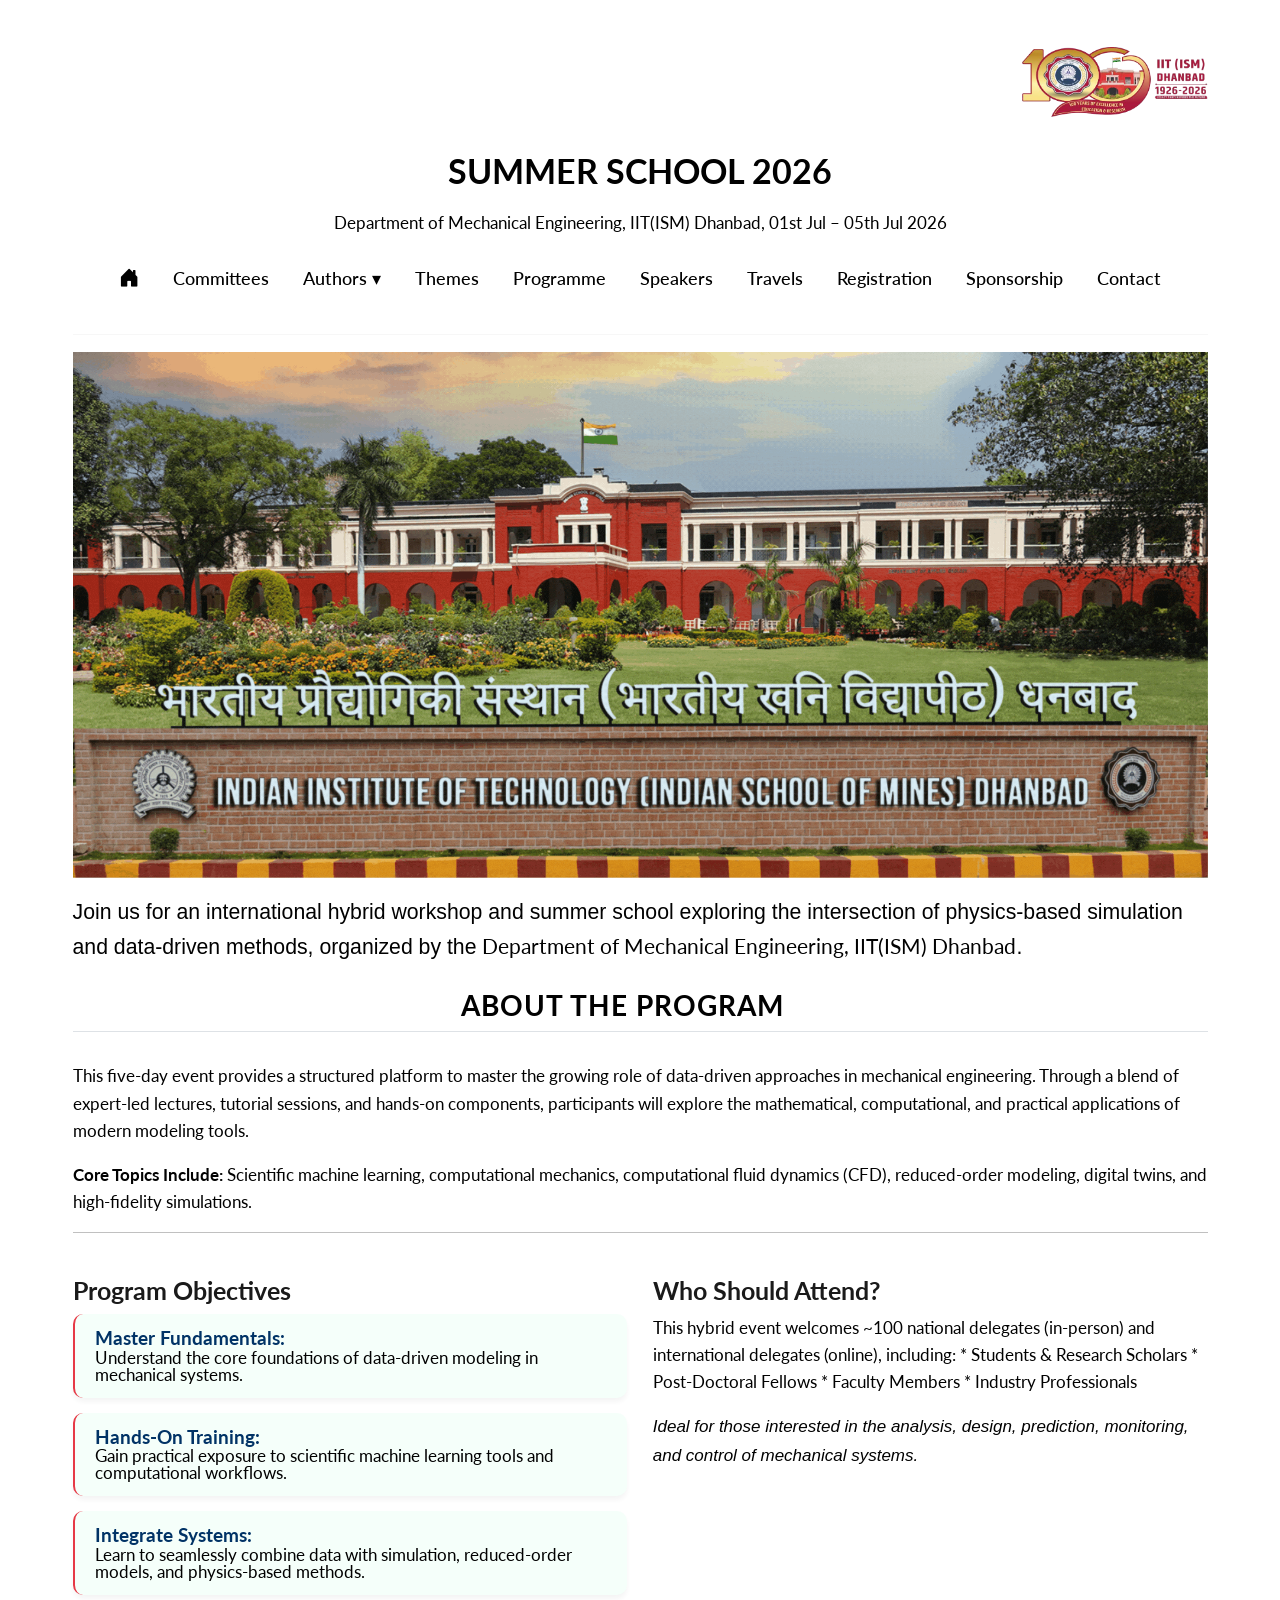
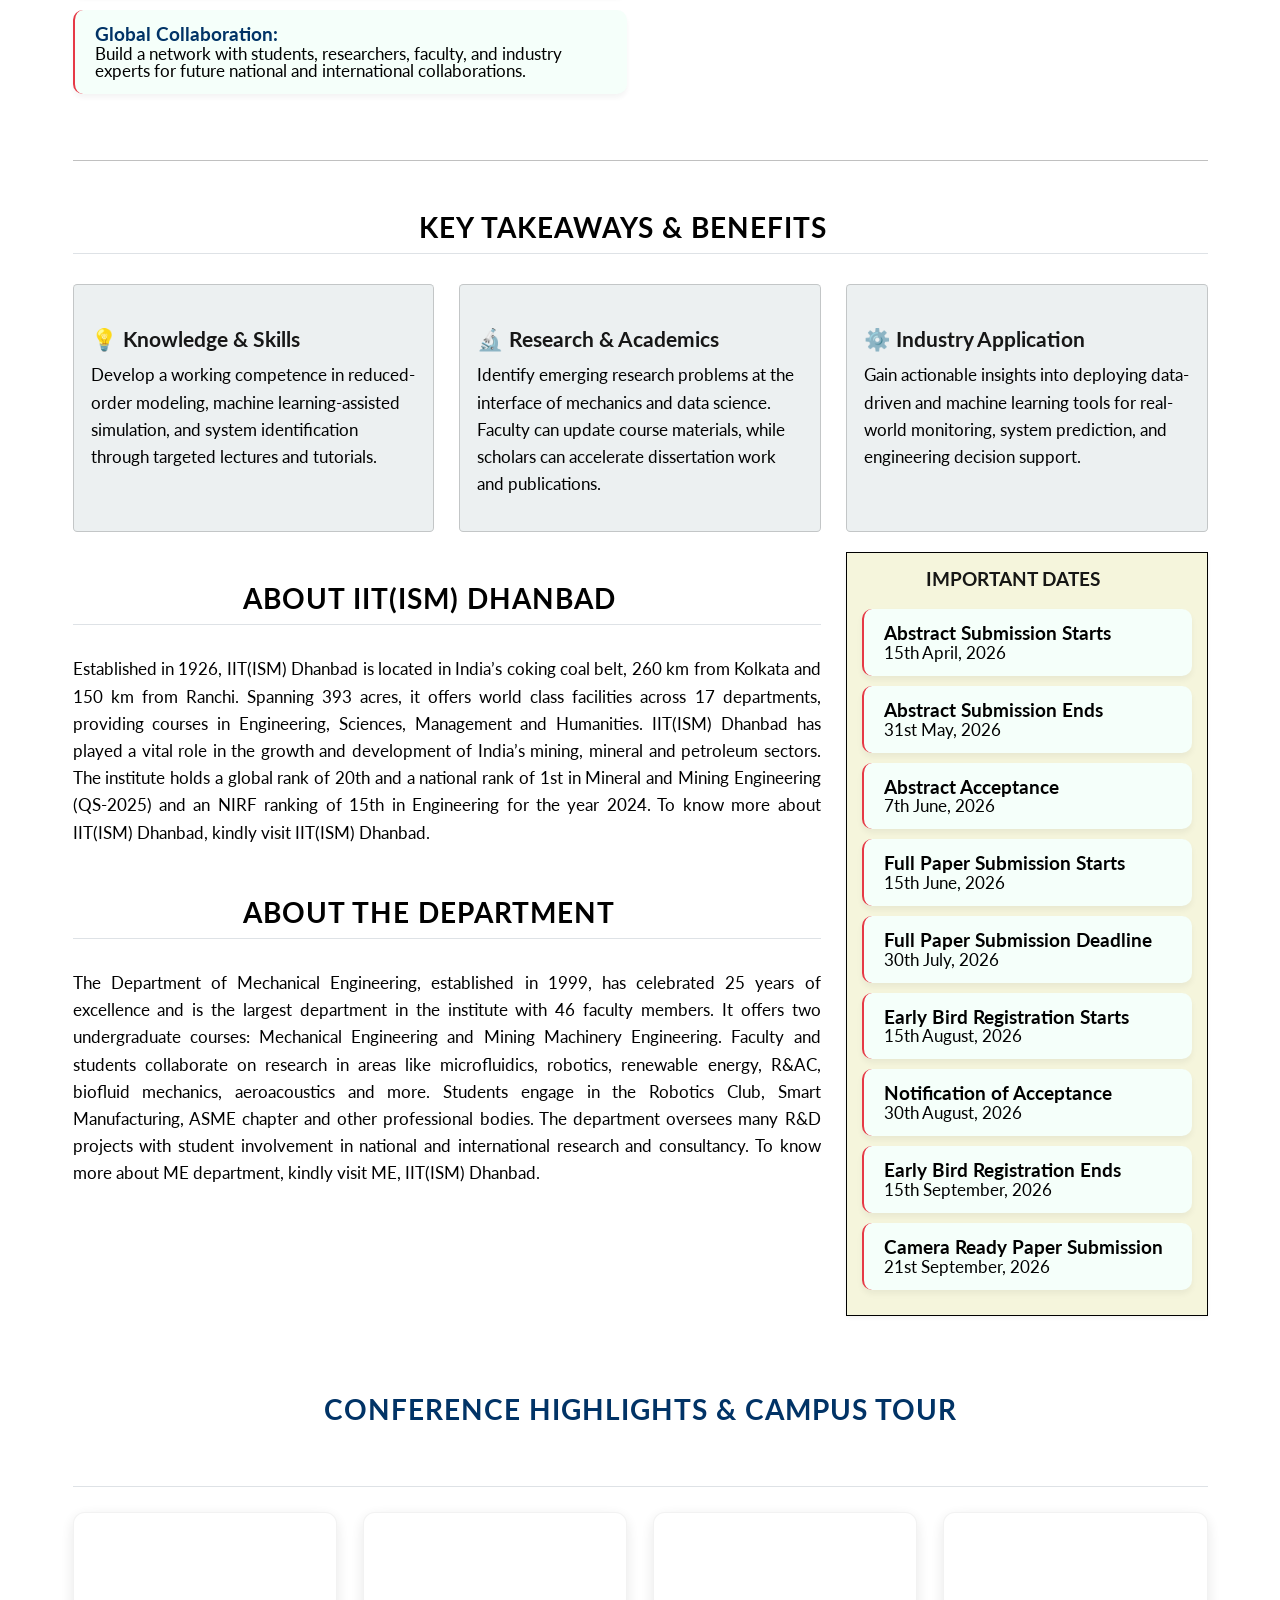
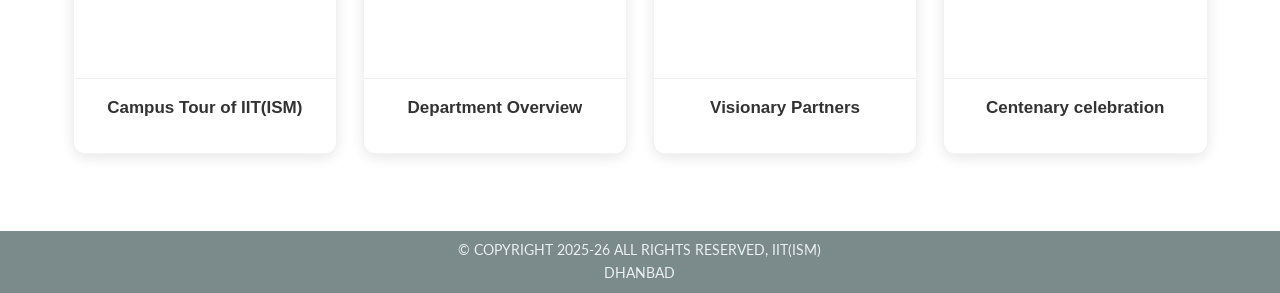
==== commit e41efdb2: "home page added" ====
--- a/docs/index.html
+++ b/docs/index.html
@@ -181,12 +181,57 @@
 
 
 <p><img src="images/iit-campus.gif" class="img-fluid"></p>
+<div class="lead mb-4">
+<p>Join us for an international hybrid workshop and summer school exploring the intersection of physics-based simulation and data-driven methods, organized by the <strong>Department of Mechanical Engineering, IIT(ISM) Dhanbad</strong>.</p>
+</div>
+<section id="about-the-program" class="level2">
+<h2 class="anchored" data-anchor-id="about-the-program">About the Program</h2>
+<p>This five-day event provides a structured platform to master the growing role of data-driven approaches in mechanical engineering. Through a blend of expert-led lectures, tutorial sessions, and hands-on components, participants will explore the mathematical, computational, and practical applications of modern modeling tools.</p>
+<p><strong>Core Topics Include:</strong> Scientific machine learning, computational mechanics, computational fluid dynamics (CFD), reduced-order modeling, digital twins, and high-fidelity simulations.</p>
+<hr>
+<div class="grid mb-5">
+<section id="program-objectives" class="level3 g-col-12 g-col-md-6">
+<h3 class="anchored" data-anchor-id="program-objectives">Program Objectives</h3>
+<ul>
+<li><strong>Master Fundamentals:</strong> Understand the core foundations of data-driven modeling in mechanical systems.</li>
+<li><strong>Hands-On Training:</strong> Gain practical exposure to scientific machine learning tools and computational workflows.</li>
+<li><strong>Integrate Systems:</strong> Learn to seamlessly combine data with simulation, reduced-order models, and physics-based methods.</li>
+<li><strong>Global Collaboration:</strong> Build a network with students, researchers, faculty, and industry experts for future national and international collaborations.</li>
+</ul>
+</section>
+<section id="who-should-attend" class="level3 g-col-12 g-col-md-6">
+<h3 class="anchored" data-anchor-id="who-should-attend">Who Should Attend?</h3>
+<p>This hybrid event welcomes ~100 national delegates (in-person) and international delegates (online), including: * Students &amp; Research Scholars * Post-Doctoral Fellows * Faculty Members * Industry Professionals</p>
+<p><em>Ideal for those interested in the analysis, design, prediction, monitoring, and control of mechanical systems.</em></p>
+</section>
+</div>
+<hr>
+</section>
+<section id="key-takeaways-benefits" class="level2">
+<h2 class="anchored" data-anchor-id="key-takeaways-benefits">Key Takeaways &amp; Benefits</h2>
+<div class="grid">
+<div class="g-col-12 g-col-md-4">
+<section id="knowledge-skills" class="level4 card h-100 p-3 bg-light">
+<h4 class="anchored" data-anchor-id="knowledge-skills">💡 Knowledge &amp; Skills</h4>
+<p>Develop a working competence in reduced-order modeling, machine learning-assisted simulation, and system identification through targeted lectures and tutorials.</p>
+</section>
+</div>
+<div class="g-col-12 g-col-md-4">
+<section id="research-academics" class="level4 card h-100 p-3 bg-light">
+<h4 class="anchored" data-anchor-id="research-academics">🔬 Research &amp; Academics</h4>
+<p>Identify emerging research problems at the interface of mechanics and data science. Faculty can update course materials, while scholars can accelerate dissertation work and publications.</p>
+</section>
+</div>
+<div class="g-col-12 g-col-md-4">
+<section id="industry-application" class="level4 card h-100 p-3 bg-light">
+<h4 class="anchored" data-anchor-id="industry-application">⚙️ Industry Application</h4>
+<p>Gain actionable insights into deploying data-driven and machine learning tools for real-world monitoring, system prediction, and engineering decision support.</p>
+</section>
+</div>
+</div>
+</section>
 <div class="grid">
 <div class="g-col-12 g-col-md-8 justify-text">
-<section id="about-conference" class="level2">
-<h2 class="anchored" data-anchor-id="about-conference">About Conference</h2>
-<p>The 1st International Conference on Vibro-acoustic and Mechano-materials (ICVAM-2026) aims to bring together academicians, researchers, students and scientists to exchange novel and innovative ideas, state-of-the-art methodologies, results, and to discuss recent advancements in the broad fields of Vibration, Acoustics, and Mechanics of Materials.</p>
-</section>
 <section id="about-iitism-dhanbad" class="level2">
 <h2 class="anchored" data-anchor-id="about-iitism-dhanbad">About IIT(ISM) Dhanbad</h2>
 <p>Established in 1926, IIT(ISM) Dhanbad is located in India’s coking coal belt, 260 km from Kolkata and 150 km from Ranchi. Spanning 393 acres, it offers world class facilities across 17 departments, providing courses in Engineering, Sciences, Management and Humanities. IIT(ISM) Dhanbad has played a vital role in the growth and development of India’s mining, mineral and petroleum sectors. The institute holds a global rank of 20th and a national rank of 1st in Mineral and Mining Engineering (QS-2025) and an NIRF ranking of 15th in Engineering for the year 2024. To know more about IIT(ISM) Dhanbad, kindly visit IIT(ISM) Dhanbad.</p>
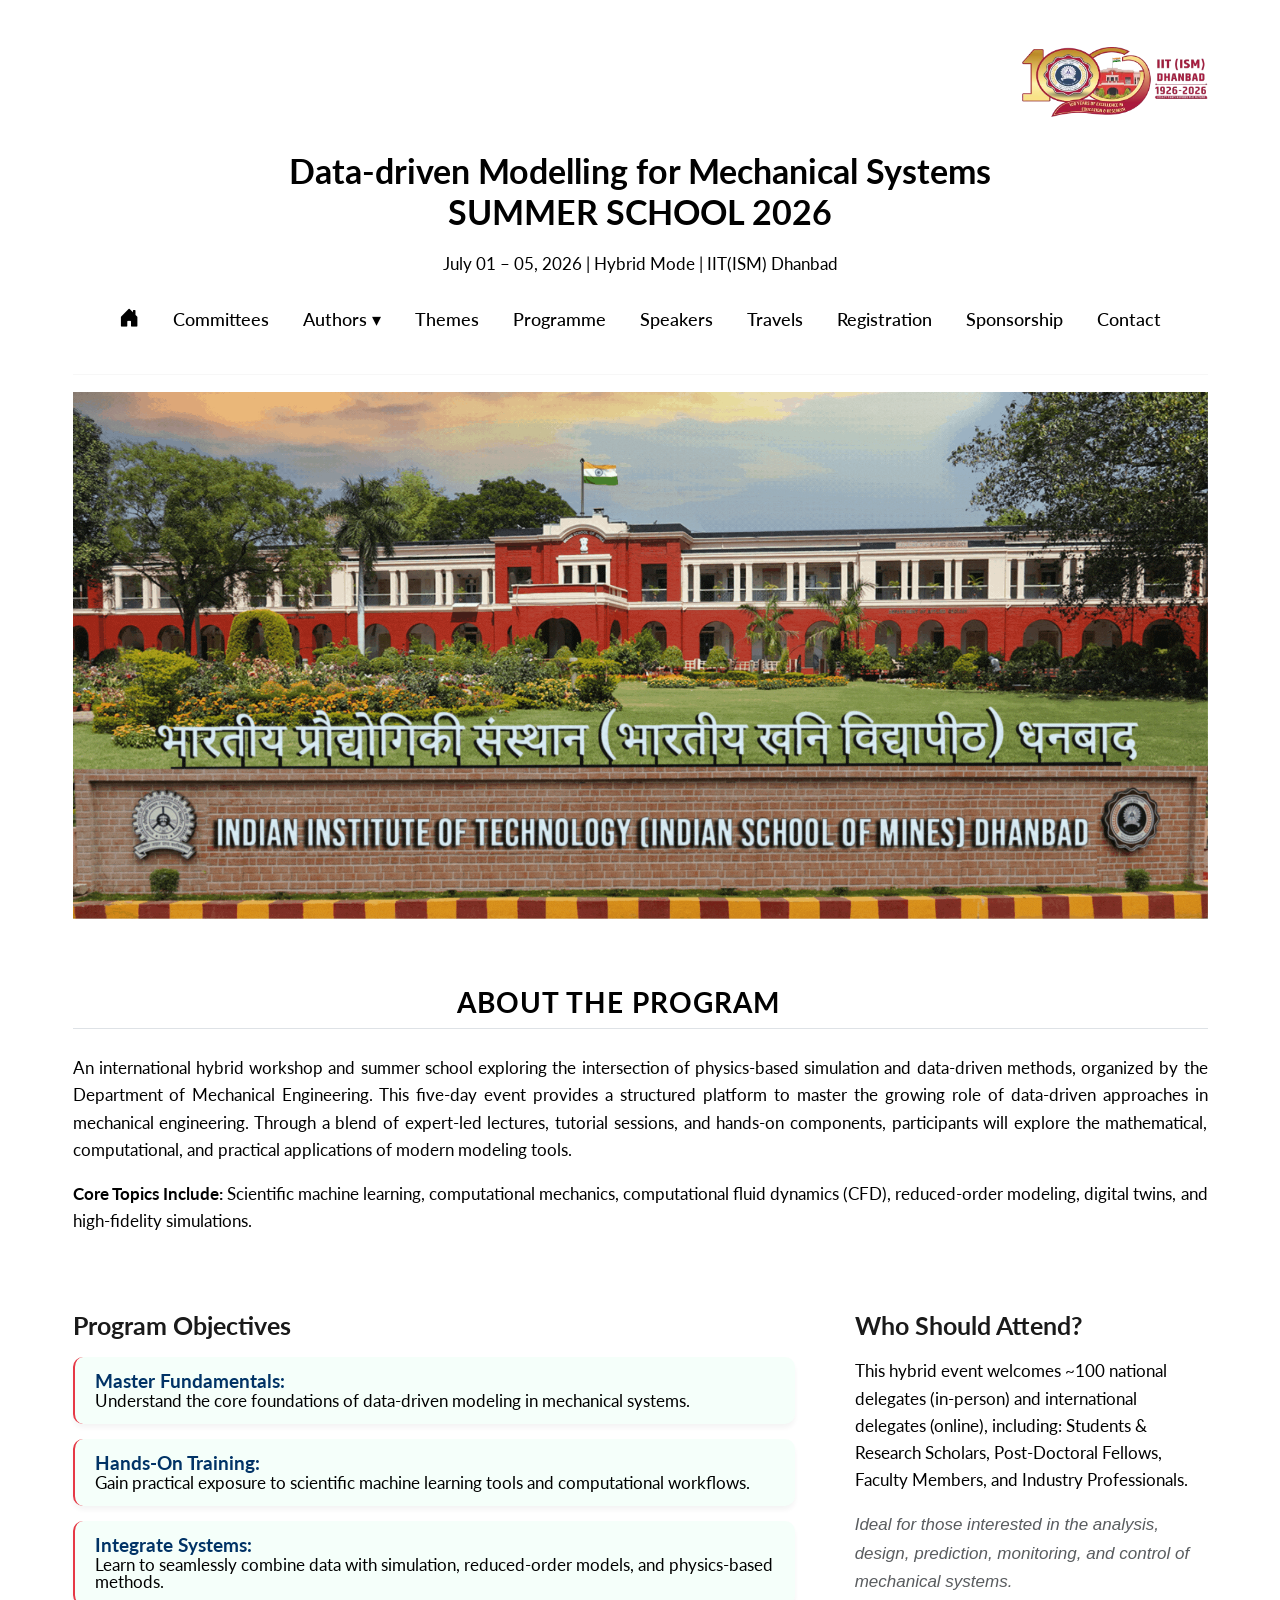
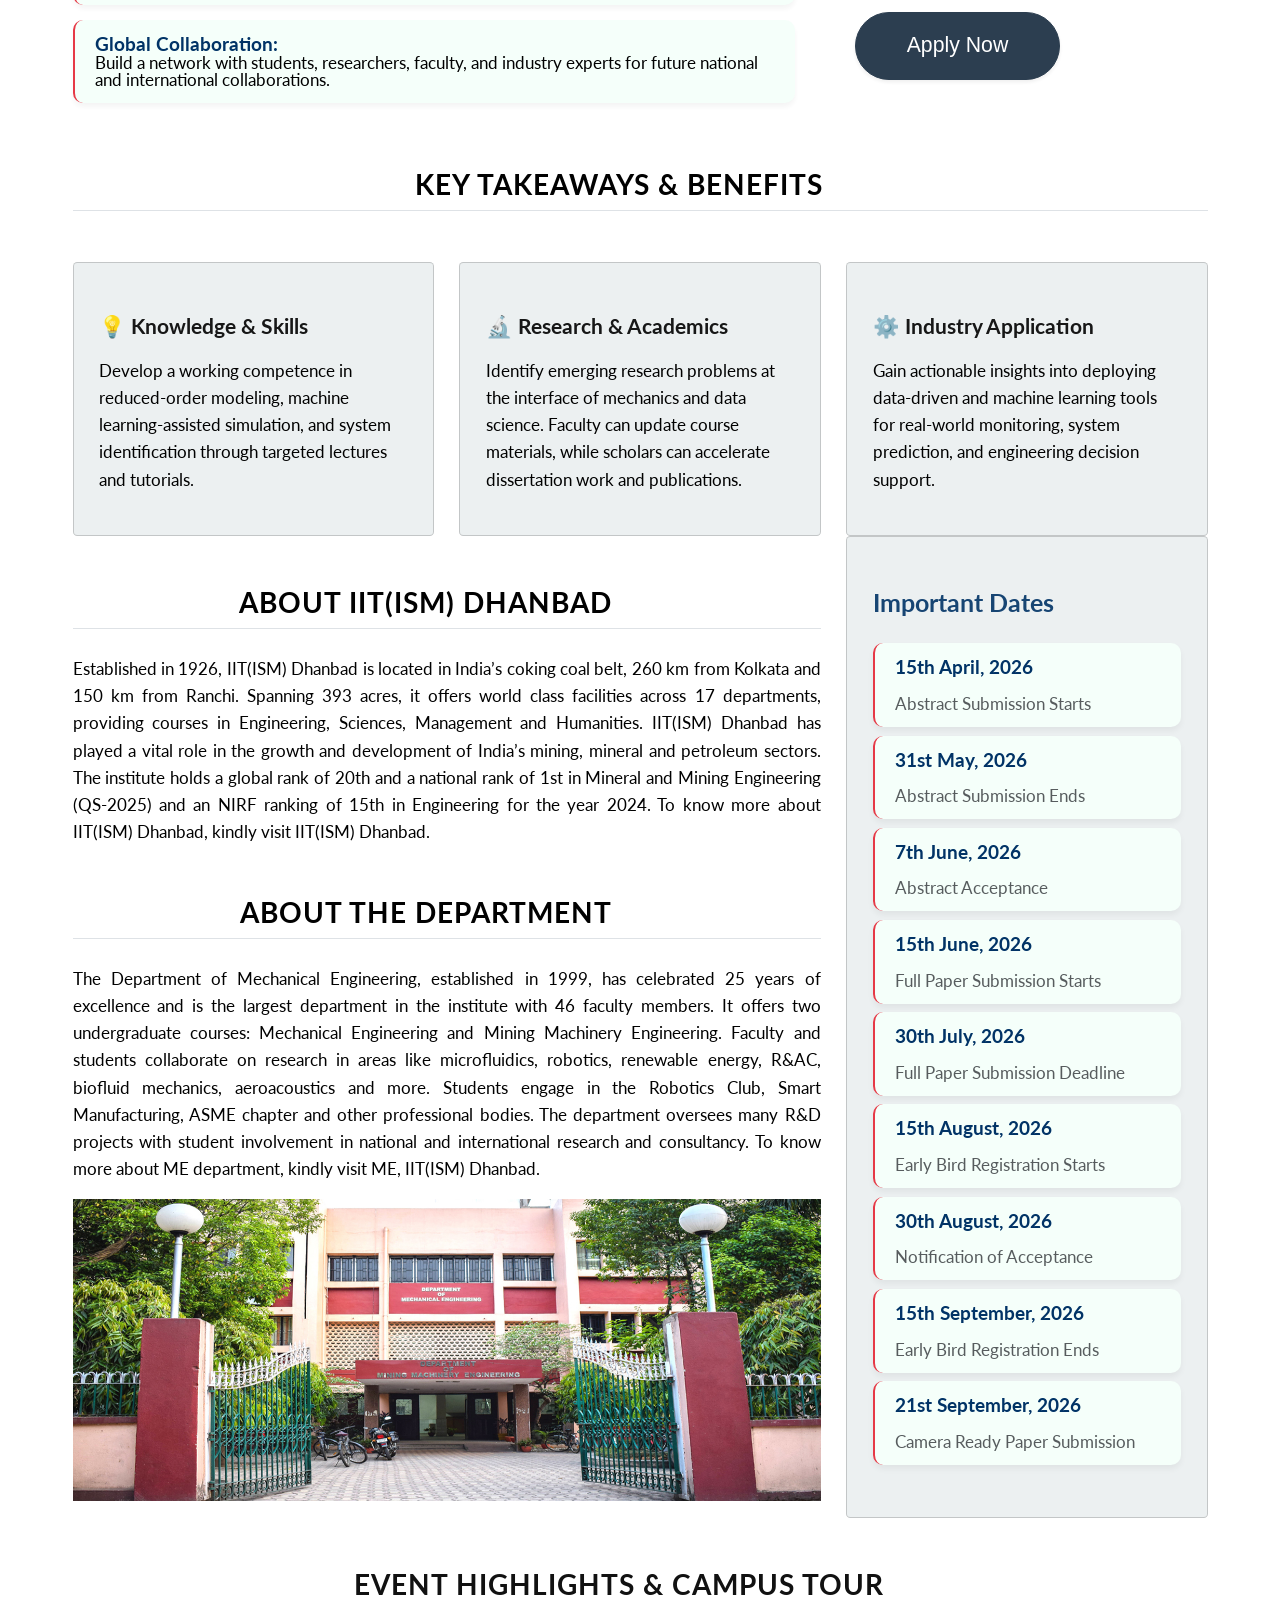
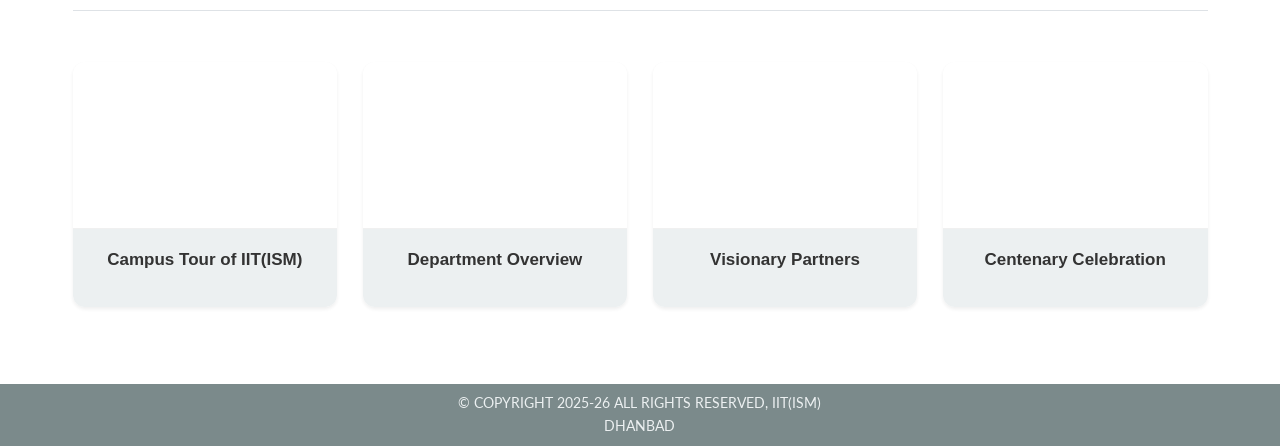
==== commit a5f2afb3: "index_updated" ====
--- a/docs/index.html
+++ b/docs/index.html
@@ -105,7 +105,7 @@
 
   <h1 class="header-main-title">
 
-    SUMMER SCHOOL 2026
+    Data-driven Modelling for Mechanical Systems<br>SUMMER SCHOOL 2026
 
   </h1>
 
@@ -113,7 +113,7 @@
 
   <p class="header-subtitle">
 
-    Department of Mechanical Engineering, IIT(ISM) Dhanbad, 01st Jul – 05th Jul 2026
+    July 01 – 05, 2026 | Hybrid Mode | IIT(ISM) Dhanbad
 
   </p>
 
@@ -181,137 +181,161 @@
 
 
 <p><img src="images/iit-campus.gif" class="img-fluid"></p>
-<div class="lead mb-4">
-<p>Join us for an international hybrid workshop and summer school exploring the intersection of physics-based simulation and data-driven methods, organized by the <strong>Department of Mechanical Engineering, IIT(ISM) Dhanbad</strong>.</p>
-</div>
-<section id="about-the-program" class="level2">
-<h2 class="anchored" data-anchor-id="about-the-program">About the Program</h2>
-<p>This five-day event provides a structured platform to master the growing role of data-driven approaches in mechanical engineering. Through a blend of expert-led lectures, tutorial sessions, and hands-on components, participants will explore the mathematical, computational, and practical applications of modern modeling tools.</p>
-<p><strong>Core Topics Include:</strong> Scientific machine learning, computational mechanics, computational fluid dynamics (CFD), reduced-order modeling, digital twins, and high-fidelity simulations.</p>
-<hr>
-<div class="grid mb-5">
-<section id="program-objectives" class="level3 g-col-12 g-col-md-6">
-<h3 class="anchored" data-anchor-id="program-objectives">Program Objectives</h3>
+<div class="section-spacer">
+<div class="grid">
+<div class="g-col-12 justify-text mb-2">
+<h2 class="fw-bold mb-4 anchored">
+About the Program
+</h2>
+<p>
+An international hybrid workshop and summer school exploring the intersection of physics-based simulation and data-driven methods, organized by the Department of Mechanical Engineering. This five-day event provides a structured platform to master the growing role of data-driven approaches in mechanical engineering. Through a blend of expert-led lectures, tutorial sessions, and hands-on components, participants will explore the mathematical, computational, and practical applications of modern modeling tools.
+</p>
+<p class="mt-3">
+</p><p><strong>Core Topics Include:</strong> Scientific machine learning, computational mechanics, computational fluid dynamics (CFD), reduced-order modeling, digital twins, and high-fidelity simulations.</p>
+<p></p>
+</div>
+<div class="g-col-12 g-col-md-8 pe-md-4">
+<h3 class="fw-bold mt-4 mb-3 anchored">
+Program Objectives
+</h3>
 <ul>
 <li><strong>Master Fundamentals:</strong> Understand the core foundations of data-driven modeling in mechanical systems.</li>
 <li><strong>Hands-On Training:</strong> Gain practical exposure to scientific machine learning tools and computational workflows.</li>
 <li><strong>Integrate Systems:</strong> Learn to seamlessly combine data with simulation, reduced-order models, and physics-based methods.</li>
 <li><strong>Global Collaboration:</strong> Build a network with students, researchers, faculty, and industry experts for future national and international collaborations.</li>
 </ul>
-</section>
-<section id="who-should-attend" class="level3 g-col-12 g-col-md-6">
-<h3 class="anchored" data-anchor-id="who-should-attend">Who Should Attend?</h3>
-<p>This hybrid event welcomes ~100 national delegates (in-person) and international delegates (online), including: * Students &amp; Research Scholars * Post-Doctoral Fellows * Faculty Members * Industry Professionals</p>
-<p><em>Ideal for those interested in the analysis, design, prediction, monitoring, and control of mechanical systems.</em></p>
-</section>
-</div>
-<hr>
-</section>
-<section id="key-takeaways-benefits" class="level2">
-<h2 class="anchored" data-anchor-id="key-takeaways-benefits">Key Takeaways &amp; Benefits</h2>
+</div>
+<div class="g-col-12 g-col-md-4 ps-md-2 justify">
+<h3 class="fw-bold mt-4 mb-3 anchored">
+Who Should Attend?
+</h3>
+<p>
+This hybrid event welcomes ~100 national delegates (in-person) and international delegates (online), including: Students &amp; Research Scholars, Post-Doctoral Fellows, Faculty Members, and Industry Professionals.
+</p>
+<p class="text-muted">
+<em>Ideal for those interested in the analysis, design, prediction, monitoring, and control of mechanical systems.</em>
+</p>
+<p><a href="#" class="btn btn-primary btn-lg px-5 py-3 shadow-sm" style="border-radius: 50px; font-weight: 200;">Apply Now</a></p>
+</div>
+</div>
+</div>
+<div class="section-spacer">
+<h2 class="text-center fw-bold mb-5 anchored">
+Key Takeaways &amp; Benefits
+</h2>
 <div class="grid">
 <div class="g-col-12 g-col-md-4">
-<section id="knowledge-skills" class="level4 card h-100 p-3 bg-light">
-<h4 class="anchored" data-anchor-id="knowledge-skills">💡 Knowledge &amp; Skills</h4>
+<div class="card h-100 p-4 bg-light">
+<h4 class="fw-bold mb-3 anchored">
+💡 Knowledge &amp; Skills
+</h4>
 <p>Develop a working competence in reduced-order modeling, machine learning-assisted simulation, and system identification through targeted lectures and tutorials.</p>
-</section>
+</div>
 </div>
 <div class="g-col-12 g-col-md-4">
-<section id="research-academics" class="level4 card h-100 p-3 bg-light">
-<h4 class="anchored" data-anchor-id="research-academics">🔬 Research &amp; Academics</h4>
+<div class="card h-100 p-4 bg-light">
+<h4 class="fw-bold mb-3 anchored">
+🔬 Research &amp; Academics
+</h4>
 <p>Identify emerging research problems at the interface of mechanics and data science. Faculty can update course materials, while scholars can accelerate dissertation work and publications.</p>
-</section>
+</div>
 </div>
 <div class="g-col-12 g-col-md-4">
-<section id="industry-application" class="level4 card h-100 p-3 bg-light">
-<h4 class="anchored" data-anchor-id="industry-application">⚙️ Industry Application</h4>
+<div class="card h-100 p-4 bg-light">
+<h4 class="fw-bold mb-3 anchored">
+⚙️ Industry Application
+</h4>
 <p>Gain actionable insights into deploying data-driven and machine learning tools for real-world monitoring, system prediction, and engineering decision support.</p>
-</section>
-</div>
-</div>
-</section>
+</div>
+</div>
+</div>
+</div>
+<div class="section-spacer">
 <div class="grid">
 <div class="g-col-12 g-col-md-8 justify-text">
-<section id="about-iitism-dhanbad" class="level2">
-<h2 class="anchored" data-anchor-id="about-iitism-dhanbad">About IIT(ISM) Dhanbad</h2>
+<h2 class="fw-bold mb-4 anchored">
+About IIT(ISM) Dhanbad
+</h2>
 <p>Established in 1926, IIT(ISM) Dhanbad is located in India’s coking coal belt, 260 km from Kolkata and 150 km from Ranchi. Spanning 393 acres, it offers world class facilities across 17 departments, providing courses in Engineering, Sciences, Management and Humanities. IIT(ISM) Dhanbad has played a vital role in the growth and development of India’s mining, mineral and petroleum sectors. The institute holds a global rank of 20th and a national rank of 1st in Mineral and Mining Engineering (QS-2025) and an NIRF ranking of 15th in Engineering for the year 2024. To know more about IIT(ISM) Dhanbad, kindly visit IIT(ISM) Dhanbad.</p>
-</section>
-<section id="about-the-department" class="level2">
-<h2 class="anchored" data-anchor-id="about-the-department">About the Department</h2>
+<h2 class="fw-bold mt-5 mb-4 anchored">
+About the Department
+</h2>
 <p>The Department of Mechanical Engineering, established in 1999, has celebrated 25 years of excellence and is the largest department in the institute with 46 faculty members. It offers two undergraduate courses: Mechanical Engineering and Mining Machinery Engineering. Faculty and students collaborate on research in areas like microfluidics, robotics, renewable energy, R&amp;AC, biofluid mechanics, aeroacoustics and more. Students engage in the Robotics Club, Smart Manufacturing, ASME chapter and other professional bodies. The department oversees many R&amp;D projects with student involvement in national and international research and consultancy. To know more about ME department, kindly visit ME, IIT(ISM) Dhanbad.</p>
-</section>
+<p><img src="images/mech_dept.jpg" class="img-fluid"></p>
 </div>
 <div class="g-col-12 g-col-md-4">
-<div class="date-box">
-<h3 class="anchored">
+<div class="card p-4 bg-light h-100">
+<h3 class="fw-bold mb-4 anchored" style="color: #003366;">
 Important Dates
 </h3>
-<ul>
-<li>
-<strong>Abstract Submission Starts</strong> 15th April, 2026
-</li>
-<li>
-<strong>Abstract Submission Ends</strong> 31st May, 2026
-</li>
-<li>
-<strong>Abstract Acceptance</strong> 7th June, 2026
-</li>
-<li>
-<strong>Full Paper Submission Starts</strong> 15th June, 2026
-</li>
-<li>
-<strong>Full Paper Submission Deadline</strong> 30th July, 2026
-</li>
-<li>
-<strong>Early Bird Registration Starts</strong> 15th August, 2026
-</li>
-<li>
-<strong>Notification of Acceptance</strong> 30th August, 2026
-</li>
-<li>
-<strong>Early Bird Registration Ends</strong> 15th September, 2026
-</li>
-<li>
-<strong>Camera Ready Paper Submission</strong> 21st September, 2026
+<ul class="list-unstyled" style="line-height: 2;">
+<li class="mb-2">
+<strong>15th April, 2026</strong><br> <span class="text-muted">Abstract Submission Starts</span>
+</li>
+<li class="mb-2">
+<strong>31st May, 2026</strong><br> <span class="text-muted">Abstract Submission Ends</span>
+</li>
+<li class="mb-2">
+<strong>7th June, 2026</strong><br> <span class="text-muted">Abstract Acceptance</span>
+</li>
+<li class="mb-2">
+<strong>15th June, 2026</strong><br> <span class="text-muted">Full Paper Submission Starts</span>
+</li>
+<li class="mb-2">
+<strong>30th July, 2026</strong><br> <span class="text-muted">Full Paper Submission Deadline</span>
+</li>
+<li class="mb-2">
+<strong>15th August, 2026</strong><br> <span class="text-muted">Early Bird Registration Starts</span>
+</li>
+<li class="mb-2">
+<strong>30th August, 2026</strong><br> <span class="text-muted">Notification of Acceptance</span>
+</li>
+<li class="mb-2">
+<strong>15th September, 2026</strong><br> <span class="text-muted">Early Bird Registration Ends</span>
+</li>
+<li class="mb-2">
+<strong>21st September, 2026</strong><br> <span class="text-muted">Camera Ready Paper Submission</span>
 </li>
 </ul>
 </div>
 </div>
 </div>
-<p><br></p>
-<h2 class="text-center mb-4 anchored" style="color: #003366; font-weight: 700;">
-<p>Conference Highlights &amp; Campus Tour</p>
+</div>
+<div class="section-spacer">
+<h2 class="text-center fw-bold mb-5 anchored" style="color: #111111;">
+Event Highlights &amp; Campus Tour
 </h2>
 <div class="grid">
 <div class="g-col-12 g-col-md-6 g-col-lg-3">
-<div class="video-card">
+<div class="video-card card p-0 overflow-hidden border-0 shadow-sm">
 <div class="quarto-video ratio ratio-16x9"><iframe data-external="1" src="https://www.youtube.com/embed/9n_tKi5b3fE" title="" frameborder="0" allow="accelerometer; autoplay; clipboard-write; encrypted-media; gyroscope; picture-in-picture" allowfullscreen=""></iframe></div>
-<div class="video-desc">
+<div class="video-desc p-3 text-center fw-bold bg-light">
 <p>Campus Tour of IIT(ISM)</p>
 </div>
 </div>
 </div>
 <div class="g-col-12 g-col-md-6 g-col-lg-3">
-<div class="video-card">
+<div class="video-card card p-0 overflow-hidden border-0 shadow-sm">
 <div class="quarto-video ratio ratio-16x9"><iframe data-external="1" src="https://www.youtube.com/embed/m6d6848s21s" title="" frameborder="0" allow="accelerometer; autoplay; clipboard-write; encrypted-media; gyroscope; picture-in-picture" allowfullscreen=""></iframe></div>
-<div class="video-desc">
+<div class="video-desc p-3 text-center fw-bold bg-light">
 <p>Department Overview</p>
 </div>
 </div>
 </div>
 <div class="g-col-12 g-col-md-6 g-col-lg-3">
-<div class="video-card">
+<div class="video-card card p-0 overflow-hidden border-0 shadow-sm">
 <div class="quarto-video ratio ratio-16x9"><iframe data-external="1" src="https://www.youtube.com/embed/kmM5IVVl2lQ" title="" frameborder="0" allow="accelerometer; autoplay; clipboard-write; encrypted-media; gyroscope; picture-in-picture" allowfullscreen=""></iframe></div>
-<div class="video-desc">
+<div class="video-desc p-3 text-center fw-bold bg-light">
 <p>Visionary Partners</p>
 </div>
 </div>
 </div>
 <div class="g-col-12 g-col-md-6 g-col-lg-3">
-<div class="video-card">
+<div class="video-card card p-0 overflow-hidden border-0 shadow-sm">
 <div class="quarto-video ratio ratio-16x9"><iframe data-external="1" src="https://www.youtube.com/embed/qVNt9moiyU0" title="" frameborder="0" allow="accelerometer; autoplay; clipboard-write; encrypted-media; gyroscope; picture-in-picture" allowfullscreen=""></iframe></div>
-<div class="video-desc">
-<p>Centenary celebration</p>
+<div class="video-desc p-3 text-center fw-bold bg-light">
+<p>Centenary Celebration</p>
+</div>
 </div>
 </div>
 </div>
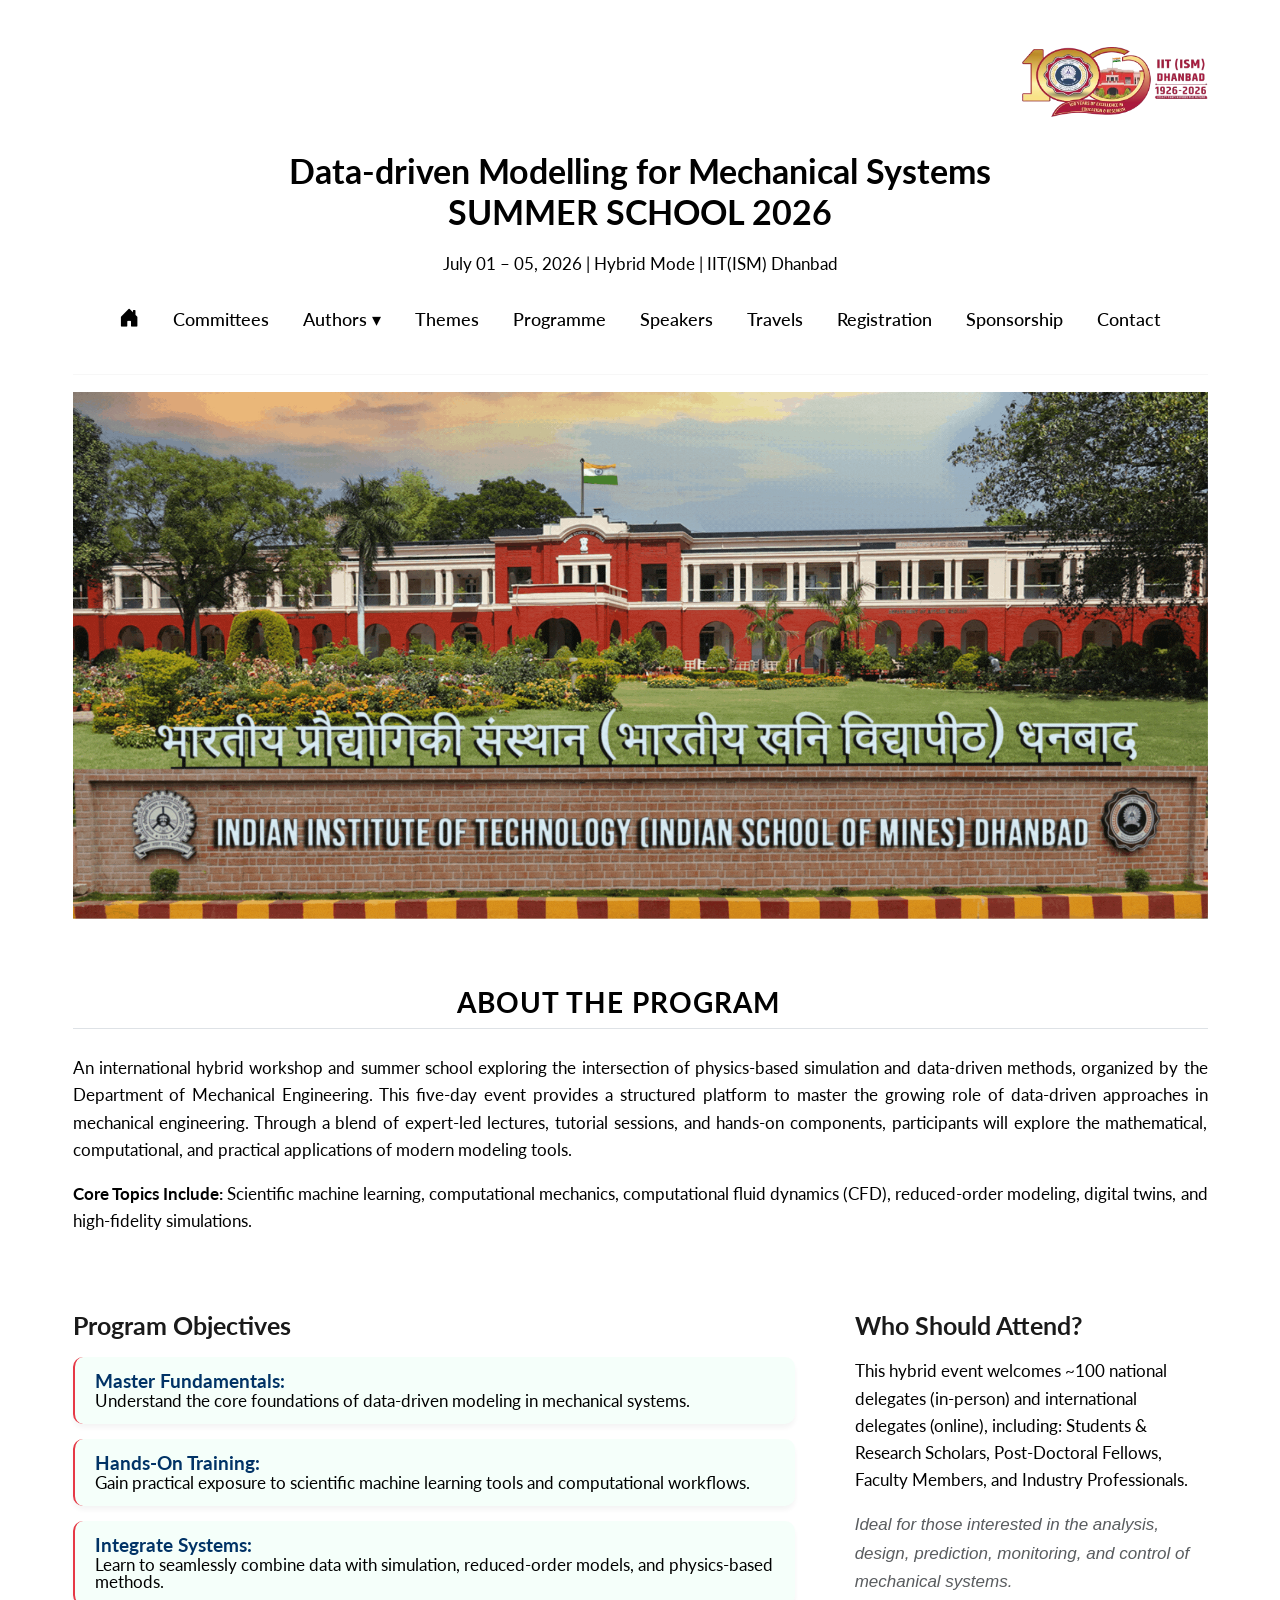
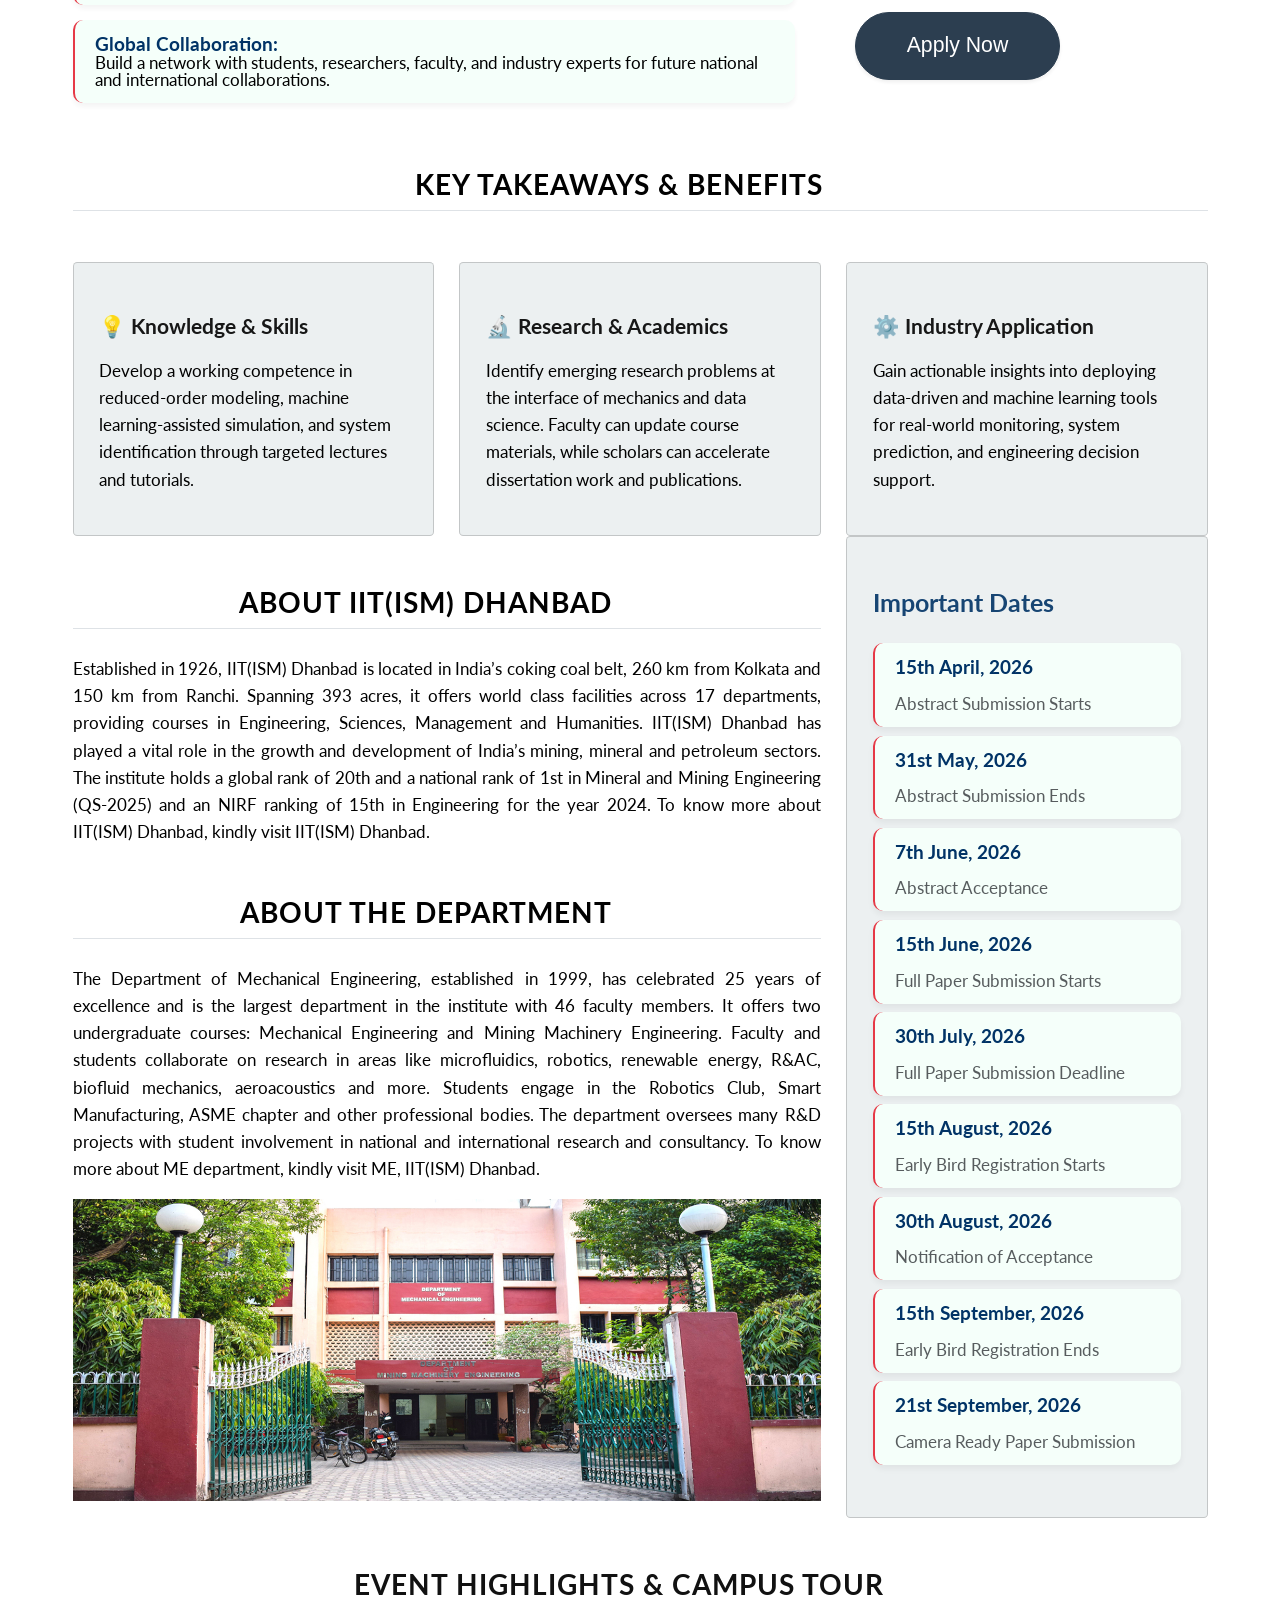
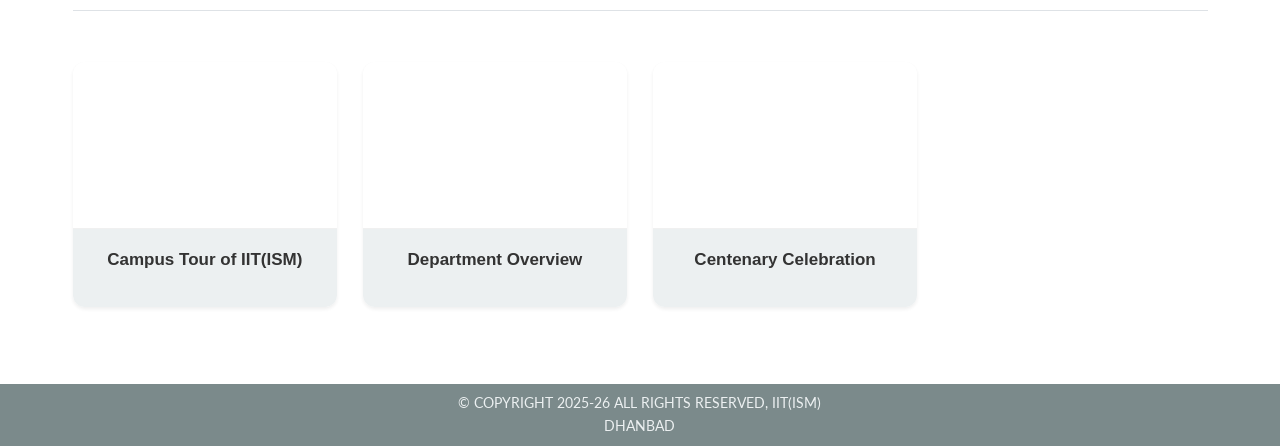
==== commit 05e9e977: "commitee added" ====
--- a/docs/index.html
+++ b/docs/index.html
@@ -319,14 +319,6 @@
 <div class="quarto-video ratio ratio-16x9"><iframe data-external="1" src="https://www.youtube.com/embed/m6d6848s21s" title="" frameborder="0" allow="accelerometer; autoplay; clipboard-write; encrypted-media; gyroscope; picture-in-picture" allowfullscreen=""></iframe></div>
 <div class="video-desc p-3 text-center fw-bold bg-light">
 <p>Department Overview</p>
-</div>
-</div>
-</div>
-<div class="g-col-12 g-col-md-6 g-col-lg-3">
-<div class="video-card card p-0 overflow-hidden border-0 shadow-sm">
-<div class="quarto-video ratio ratio-16x9"><iframe data-external="1" src="https://www.youtube.com/embed/kmM5IVVl2lQ" title="" frameborder="0" allow="accelerometer; autoplay; clipboard-write; encrypted-media; gyroscope; picture-in-picture" allowfullscreen=""></iframe></div>
-<div class="video-desc p-3 text-center fw-bold bg-light">
-<p>Visionary Partners</p>
 </div>
 </div>
 </div>
--- a/docs/styles.css
+++ b/docs/styles.css
@@ -714,3 +714,74 @@
   line-height: 1.6;
 }
 
+
+
+
+
+.committee-profile-card {
+  background-color: #ffffff;
+  border-radius: 40px 40px 40px 12px; /* Distinctive leaf shape */
+  padding: 15px;
+  box-shadow: 0 8px 25px rgba(0, 0, 0, 0.08);
+  transition: transform 0.3s ease, box-shadow 0.3s ease;
+  height: 100%;
+  display: flex;
+  flex-direction: column;
+}
+
+.committee-profile-card:hover {
+  transform: translateY(-5px);
+  box-shadow: 0 12px 35px rgba(0, 0, 0, 0.12);
+}
+
+.profile-img {
+  width: 100%;
+  height: 360px;
+  object-fit: cover;
+  border-radius: 30px 30px 30px 10px; /* Matches outer shape */
+  margin-bottom: 15px;
+}
+
+.profile-content {
+  padding: 0 10px 10px 10px;
+  flex-grow: 1;
+  display: flex;
+  flex-direction: column;
+}
+
+.profile-name {
+  font-family: 'Georgia', 'Times New Roman', serif;
+  font-size: 1.35rem;
+  font-weight: 600;
+  color: #222;
+  margin-bottom: 8px;
+}
+
+.profile-role {
+  font-size: 0.95rem;
+  color: #555;
+  line-height: 1.5;
+  margin-bottom: 20px;
+  flex-grow: 1;
+}
+
+.btn-know-more {
+  background-color: #fca311;
+  color: #ffffff !important;
+  padding: 8px 22px;
+  border-radius: 30px;
+  font-weight: 600;
+  font-size: 0.95rem;
+  text-decoration: none;
+  display: inline-flex;
+  align-items: center;
+  gap: 8px;
+  align-self: flex-start;
+  transition: background-color 0.3s ease, transform 0.2s ease;
+}
+
+.btn-know-more:hover {
+  background-color: #e59005;
+  transform: translateX(3px); /* Subtle slide-right */
+}
+
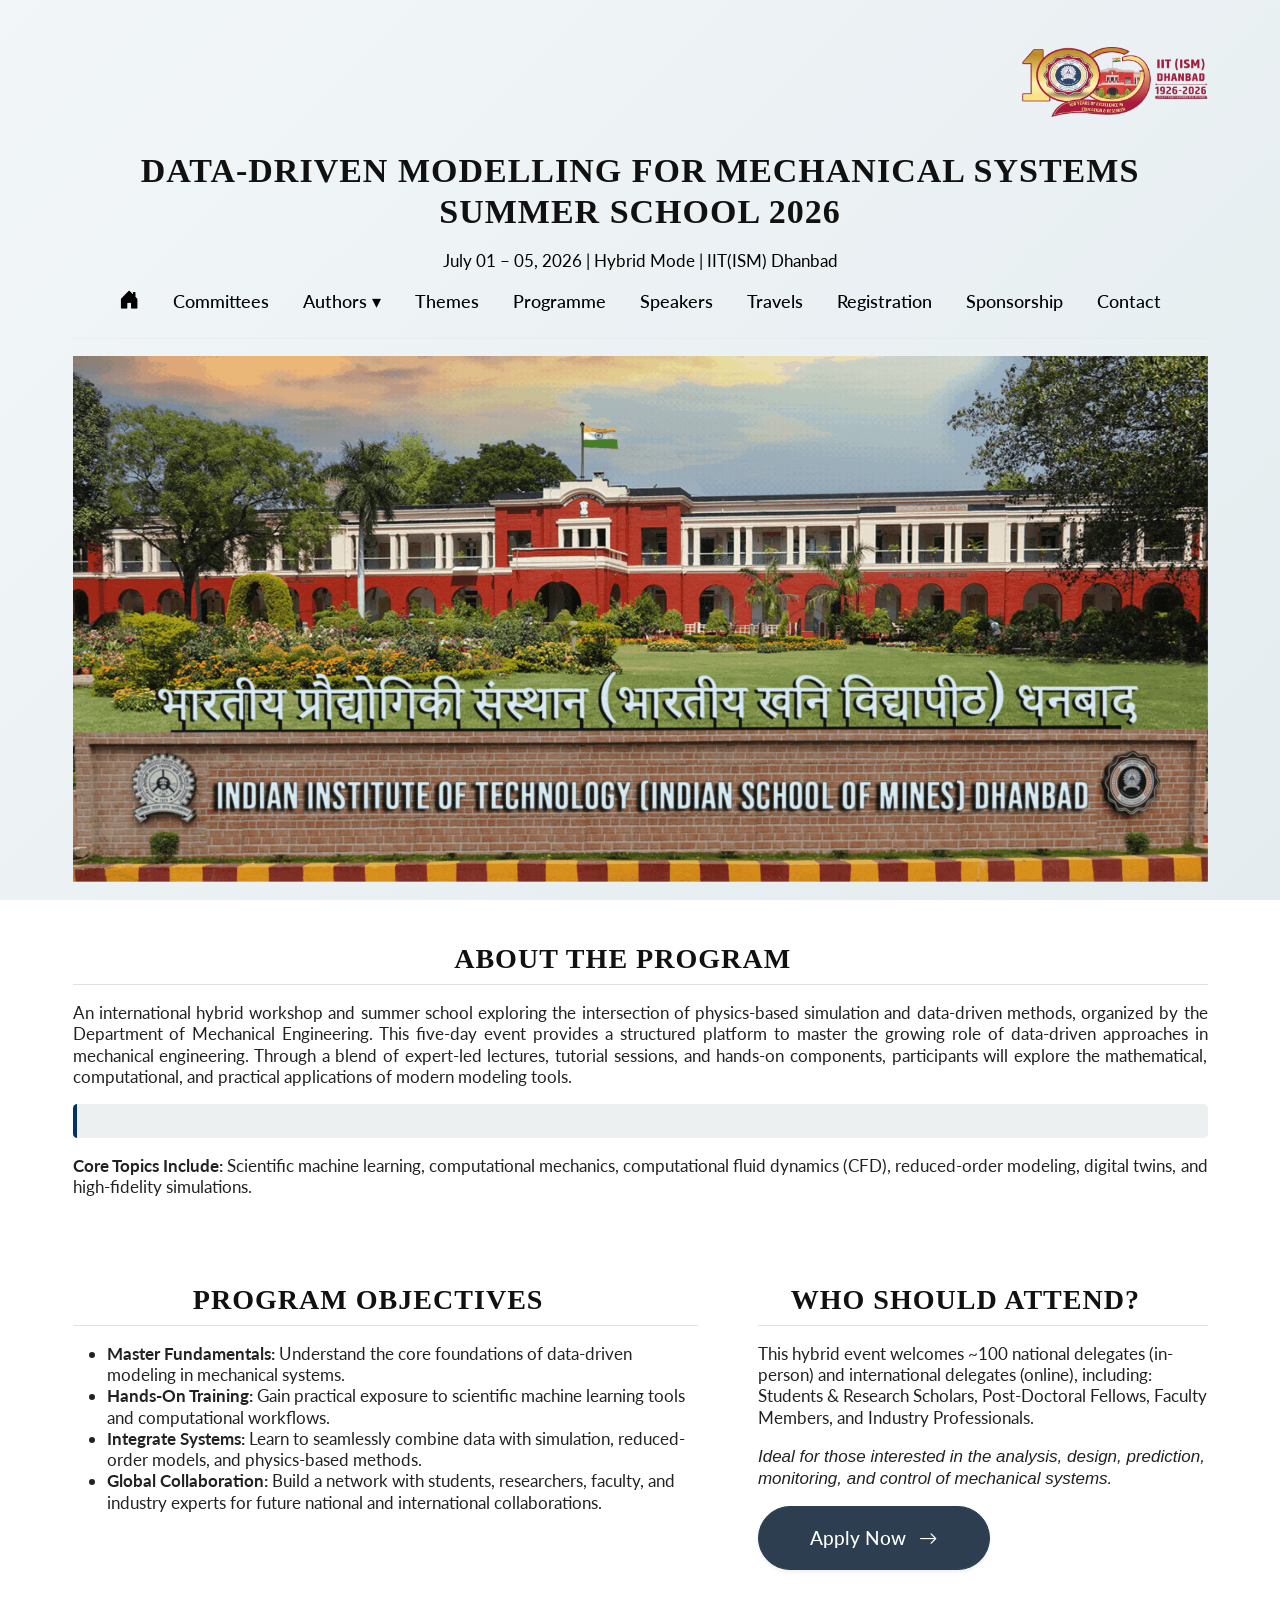
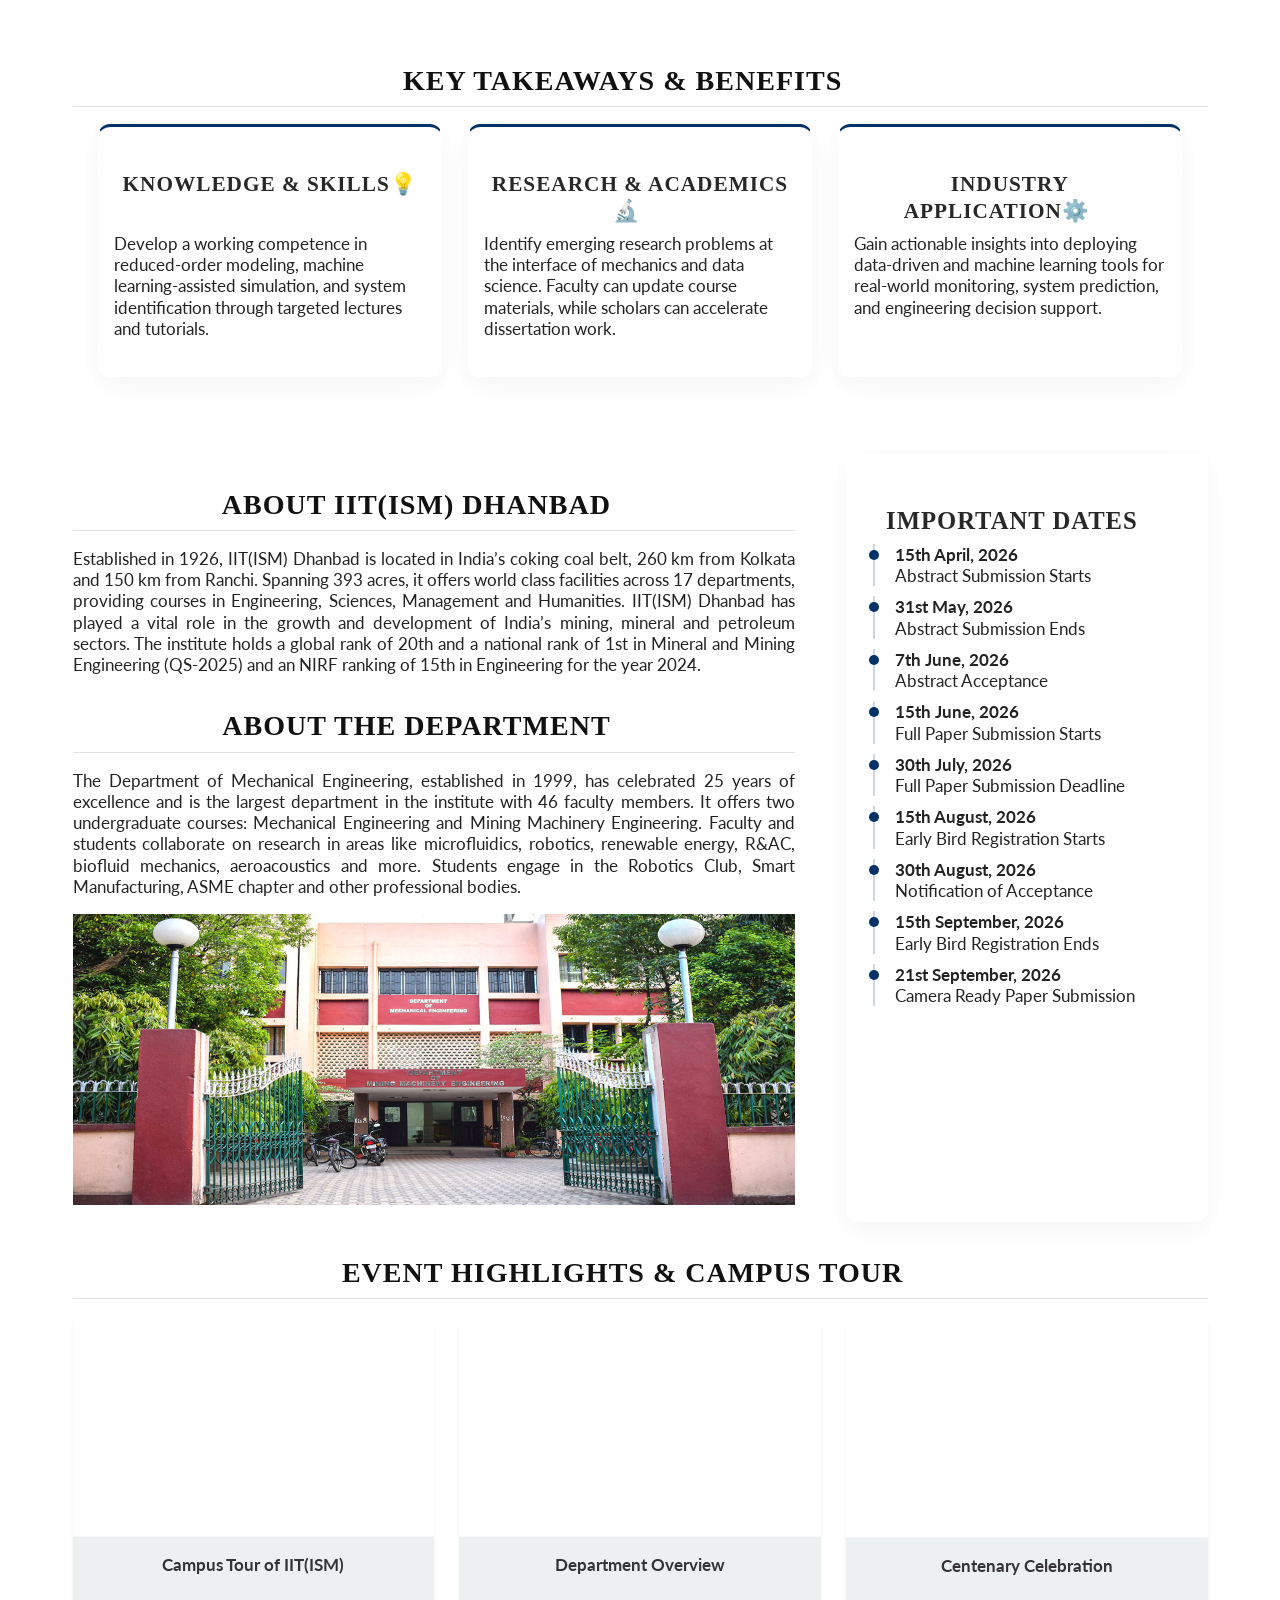
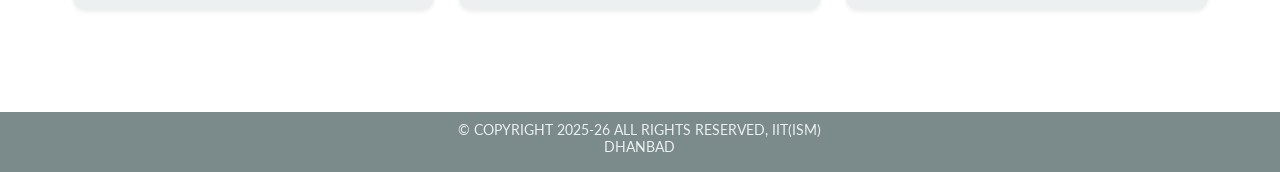
==== commit ddaa4230: "website_updated" ====
--- a/docs/index.html
+++ b/docs/index.html
@@ -180,133 +180,120 @@
 
 
 
-<p><img src="images/iit-campus.gif" class="img-fluid"></p>
+<p><img src="images/iit-campus.gif" class="hero-gif img-fluid"></p>
 <div class="section-spacer">
 <div class="grid">
-<div class="g-col-12 justify-text mb-2">
-<h2 class="fw-bold mb-4 anchored">
-About the Program
-</h2>
-<p>
-An international hybrid workshop and summer school exploring the intersection of physics-based simulation and data-driven methods, organized by the Department of Mechanical Engineering. This five-day event provides a structured platform to master the growing role of data-driven approaches in mechanical engineering. Through a blend of expert-led lectures, tutorial sessions, and hands-on components, participants will explore the mathematical, computational, and practical applications of modern modeling tools.
-</p>
-<p class="mt-3">
+<section id="about-the-program" class="level2 g-col-12 justify-text mb-2">
+<h2 class="anchored" data-anchor-id="about-the-program">About the Program</h2>
+<p>An international hybrid workshop and summer school exploring the intersection of physics-based simulation and data-driven methods, organized by the Department of Mechanical Engineering. This five-day event provides a structured platform to master the growing role of data-driven approaches in mechanical engineering. Through a blend of expert-led lectures, tutorial sessions, and hands-on components, participants will explore the mathematical, computational, and practical applications of modern modeling tools.</p>
+<p></p>
+<p class="mt-3 p-3 bg-light rounded" style="border-left: 4px solid #003366;">
 </p><p><strong>Core Topics Include:</strong> Scientific machine learning, computational mechanics, computational fluid dynamics (CFD), reduced-order modeling, digital twins, and high-fidelity simulations.</p>
 <p></p>
-</div>
-<div class="g-col-12 g-col-md-8 pe-md-4">
-<h3 class="fw-bold mt-4 mb-3 anchored">
-Program Objectives
-</h3>
-<ul>
-<li><strong>Master Fundamentals:</strong> Understand the core foundations of data-driven modeling in mechanical systems.</li>
-<li><strong>Hands-On Training:</strong> Gain practical exposure to scientific machine learning tools and computational workflows.</li>
-<li><strong>Integrate Systems:</strong> Learn to seamlessly combine data with simulation, reduced-order models, and physics-based methods.</li>
-<li><strong>Global Collaboration:</strong> Build a network with students, researchers, faculty, and industry experts for future national and international collaborations.</li>
+</section>
+<section id="program-objectives" class="level2 g-col-12 g-col-md-7 pe-md-4">
+<h2 class="anchored" data-anchor-id="program-objectives">Program Objectives</h2>
+<ul class="feature-list">
+<li>
+<strong>Master Fundamentals:</strong> Understand the core foundations of data-driven modeling in mechanical systems.
+</li>
+<li>
+<strong>Hands-On Training:</strong> Gain practical exposure to scientific machine learning tools and computational workflows.
+</li>
+<li>
+<strong>Integrate Systems:</strong> Learn to seamlessly combine data with simulation, reduced-order models, and physics-based methods.
+</li>
+<li>
+<strong>Global Collaboration:</strong> Build a network with students, researchers, faculty, and industry experts for future national and international collaborations.
+</li>
 </ul>
-</div>
-<div class="g-col-12 g-col-md-4 ps-md-2 justify">
-<h3 class="fw-bold mt-4 mb-3 anchored">
-Who Should Attend?
-</h3>
-<p>
-This hybrid event welcomes ~100 national delegates (in-person) and international delegates (online), including: Students &amp; Research Scholars, Post-Doctoral Fellows, Faculty Members, and Industry Professionals.
-</p>
-<p class="text-muted">
-<em>Ideal for those interested in the analysis, design, prediction, monitoring, and control of mechanical systems.</em>
-</p>
-<p><a href="#" class="btn btn-primary btn-lg px-5 py-3 shadow-sm" style="border-radius: 50px; font-weight: 200;">Apply Now</a></p>
-</div>
-</div>
-</div>
+</section>
+<section id="who-should-attend" class="level2 g-col-12 g-col-md-5 ps-md-2">
+<h2 class="anchored" data-anchor-id="who-should-attend">Who Should Attend?</h2>
+<p>This hybrid event welcomes ~100 national delegates (in-person) and international delegates (online), including: Students &amp; Research Scholars, Post-Doctoral Fellows, Faculty Members, and Industry Professionals.</p>
+<p></p>
+<p><em>Ideal for those interested in the analysis, design, prediction, monitoring, and control of mechanical systems.</em></p>
+<p><a href="#" class="btn btn-primary btn-lg px-5 py-3 shadow-sm btn-hover-lift" style="border-radius: 50px; font-weight: 500; font-size: 1.1rem;">Apply Now <i class="bi bi-arrow-right ms-2"></i></a></p>
+</section>
+</div>
+</div>
+<section id="key-takeaways-benefits" class="level2 section-spacer bg-very-light py-5 rounded-4">
+<h2 class="anchored" data-anchor-id="key-takeaways-benefits">Key Takeaways &amp; Benefits</h2>
+<div class="grid px-md-4">
+<div class="g-col-12 g-col-md-4">
+<section id="knowledge-skills" class="level4 takeaway-card">
+<h4 class="anchored" data-anchor-id="knowledge-skills">Knowledge &amp; Skills💡</h4>
+<p>Develop a working competence in reduced-order modeling, machine learning-assisted simulation, and system identification through targeted lectures and tutorials.</p>
+</section>
+</div>
+<div class="g-col-12 g-col-md-4">
+<section id="research-academics" class="level4 takeaway-card">
+<h4 class="anchored" data-anchor-id="research-academics">Research &amp; Academics🔬</h4>
+<p>Identify emerging research problems at the interface of mechanics and data science. Faculty can update course materials, while scholars can accelerate dissertation work.</p>
+</section>
+</div>
+<div class="g-col-12 g-col-md-4">
+<section id="industry-application" class="level4 takeaway-card">
+<h4 class="anchored" data-anchor-id="industry-application">Industry Application⚙️</h4>
+<p>Gain actionable insights into deploying data-driven and machine learning tools for real-world monitoring, system prediction, and engineering decision support.</p>
+</section>
+</div>
+</div>
+</section>
 <div class="section-spacer">
-<h2 class="text-center fw-bold mb-5 anchored">
-Key Takeaways &amp; Benefits
-</h2>
+<div class="grid">
+<div class="g-col-12 g-col-md-8 justify-text pe-md-4">
+<section id="about-iitism-dhanbad" class="level2">
+<h2 class="anchored" data-anchor-id="about-iitism-dhanbad">About IIT(ISM) Dhanbad</h2>
+<p>Established in 1926, IIT(ISM) Dhanbad is located in India’s coking coal belt, 260 km from Kolkata and 150 km from Ranchi. Spanning 393 acres, it offers world class facilities across 17 departments, providing courses in Engineering, Sciences, Management and Humanities. IIT(ISM) Dhanbad has played a vital role in the growth and development of India’s mining, mineral and petroleum sectors. The institute holds a global rank of 20th and a national rank of 1st in Mineral and Mining Engineering (QS-2025) and an NIRF ranking of 15th in Engineering for the year 2024.</p>
+<p></p>
+</section>
+<section id="about-the-department" class="level2">
+<h2 class="anchored" data-anchor-id="about-the-department">About the Department</h2>
+<p>The Department of Mechanical Engineering, established in 1999, has celebrated 25 years of excellence and is the largest department in the institute with 46 faculty members. It offers two undergraduate courses: Mechanical Engineering and Mining Machinery Engineering. Faculty and students collaborate on research in areas like microfluidics, robotics, renewable energy, R&amp;AC, biofluid mechanics, aeroacoustics and more. Students engage in the Robotics Club, Smart Manufacturing, ASME chapter and other professional bodies.</p>
+<p><img src="images/mech_dept.jpg" class="img-fluid" style="width:100.0%"></p>
+</section>
+</div>
+<div class="g-col-12 g-col-md-4">
+<section id="important-dates" class="level3 timeline-card p-4 h-100">
+<h3 class="anchored" data-anchor-id="important-dates">Important Dates</h3>
+<ul class="timeline-list">
+<li>
+<strong>15th April, 2026</strong><br> Abstract Submission Starts
+</li>
+<li>
+<strong>31st May, 2026</strong><br> Abstract Submission Ends
+</li>
+<li>
+<strong>7th June, 2026</strong><br> Abstract Acceptance
+</li>
+<li>
+<strong>15th June, 2026</strong><br> Full Paper Submission Starts
+</li>
+<li>
+<strong>30th July, 2026</strong><br> Full Paper Submission Deadline
+</li>
+<li>
+<strong>15th August, 2026</strong><br> Early Bird Registration Starts
+</li>
+<li>
+<strong>30th August, 2026</strong><br> Notification of Acceptance
+</li>
+<li>
+<strong>15th September, 2026</strong><br> Early Bird Registration Ends
+</li>
+<li>
+<strong>21st September, 2026</strong><br> Camera Ready Paper Submission
+</li>
+</ul>
+</section>
+</div>
+</div>
+</div>
+<section id="event-highlights-campus-tour" class="level2 section-spacer">
+<h2 class="anchored" data-anchor-id="event-highlights-campus-tour">Event Highlights &amp; Campus Tour</h2>
 <div class="grid">
 <div class="g-col-12 g-col-md-4">
-<div class="card h-100 p-4 bg-light">
-<h4 class="fw-bold mb-3 anchored">
-💡 Knowledge &amp; Skills
-</h4>
-<p>Develop a working competence in reduced-order modeling, machine learning-assisted simulation, and system identification through targeted lectures and tutorials.</p>
-</div>
-</div>
-<div class="g-col-12 g-col-md-4">
-<div class="card h-100 p-4 bg-light">
-<h4 class="fw-bold mb-3 anchored">
-🔬 Research &amp; Academics
-</h4>
-<p>Identify emerging research problems at the interface of mechanics and data science. Faculty can update course materials, while scholars can accelerate dissertation work and publications.</p>
-</div>
-</div>
-<div class="g-col-12 g-col-md-4">
-<div class="card h-100 p-4 bg-light">
-<h4 class="fw-bold mb-3 anchored">
-⚙️ Industry Application
-</h4>
-<p>Gain actionable insights into deploying data-driven and machine learning tools for real-world monitoring, system prediction, and engineering decision support.</p>
-</div>
-</div>
-</div>
-</div>
-<div class="section-spacer">
-<div class="grid">
-<div class="g-col-12 g-col-md-8 justify-text">
-<h2 class="fw-bold mb-4 anchored">
-About IIT(ISM) Dhanbad
-</h2>
-<p>Established in 1926, IIT(ISM) Dhanbad is located in India’s coking coal belt, 260 km from Kolkata and 150 km from Ranchi. Spanning 393 acres, it offers world class facilities across 17 departments, providing courses in Engineering, Sciences, Management and Humanities. IIT(ISM) Dhanbad has played a vital role in the growth and development of India’s mining, mineral and petroleum sectors. The institute holds a global rank of 20th and a national rank of 1st in Mineral and Mining Engineering (QS-2025) and an NIRF ranking of 15th in Engineering for the year 2024. To know more about IIT(ISM) Dhanbad, kindly visit IIT(ISM) Dhanbad.</p>
-<h2 class="fw-bold mt-5 mb-4 anchored">
-About the Department
-</h2>
-<p>The Department of Mechanical Engineering, established in 1999, has celebrated 25 years of excellence and is the largest department in the institute with 46 faculty members. It offers two undergraduate courses: Mechanical Engineering and Mining Machinery Engineering. Faculty and students collaborate on research in areas like microfluidics, robotics, renewable energy, R&amp;AC, biofluid mechanics, aeroacoustics and more. Students engage in the Robotics Club, Smart Manufacturing, ASME chapter and other professional bodies. The department oversees many R&amp;D projects with student involvement in national and international research and consultancy. To know more about ME department, kindly visit ME, IIT(ISM) Dhanbad.</p>
-<p><img src="images/mech_dept.jpg" class="img-fluid"></p>
-</div>
-<div class="g-col-12 g-col-md-4">
-<div class="card p-4 bg-light h-100">
-<h3 class="fw-bold mb-4 anchored" style="color: #003366;">
-Important Dates
-</h3>
-<ul class="list-unstyled" style="line-height: 2;">
-<li class="mb-2">
-<strong>15th April, 2026</strong><br> <span class="text-muted">Abstract Submission Starts</span>
-</li>
-<li class="mb-2">
-<strong>31st May, 2026</strong><br> <span class="text-muted">Abstract Submission Ends</span>
-</li>
-<li class="mb-2">
-<strong>7th June, 2026</strong><br> <span class="text-muted">Abstract Acceptance</span>
-</li>
-<li class="mb-2">
-<strong>15th June, 2026</strong><br> <span class="text-muted">Full Paper Submission Starts</span>
-</li>
-<li class="mb-2">
-<strong>30th July, 2026</strong><br> <span class="text-muted">Full Paper Submission Deadline</span>
-</li>
-<li class="mb-2">
-<strong>15th August, 2026</strong><br> <span class="text-muted">Early Bird Registration Starts</span>
-</li>
-<li class="mb-2">
-<strong>30th August, 2026</strong><br> <span class="text-muted">Notification of Acceptance</span>
-</li>
-<li class="mb-2">
-<strong>15th September, 2026</strong><br> <span class="text-muted">Early Bird Registration Ends</span>
-</li>
-<li class="mb-2">
-<strong>21st September, 2026</strong><br> <span class="text-muted">Camera Ready Paper Submission</span>
-</li>
-</ul>
-</div>
-</div>
-</div>
-</div>
-<div class="section-spacer">
-<h2 class="text-center fw-bold mb-5 anchored" style="color: #111111;">
-Event Highlights &amp; Campus Tour
-</h2>
-<div class="grid">
-<div class="g-col-12 g-col-md-6 g-col-lg-3">
 <div class="video-card card p-0 overflow-hidden border-0 shadow-sm">
 <div class="quarto-video ratio ratio-16x9"><iframe data-external="1" src="https://www.youtube.com/embed/9n_tKi5b3fE" title="" frameborder="0" allow="accelerometer; autoplay; clipboard-write; encrypted-media; gyroscope; picture-in-picture" allowfullscreen=""></iframe></div>
 <div class="video-desc p-3 text-center fw-bold bg-light">
@@ -314,7 +301,7 @@
 </div>
 </div>
 </div>
-<div class="g-col-12 g-col-md-6 g-col-lg-3">
+<div class="g-col-12 g-col-md-4">
 <div class="video-card card p-0 overflow-hidden border-0 shadow-sm">
 <div class="quarto-video ratio ratio-16x9"><iframe data-external="1" src="https://www.youtube.com/embed/m6d6848s21s" title="" frameborder="0" allow="accelerometer; autoplay; clipboard-write; encrypted-media; gyroscope; picture-in-picture" allowfullscreen=""></iframe></div>
 <div class="video-desc p-3 text-center fw-bold bg-light">
@@ -322,7 +309,7 @@
 </div>
 </div>
 </div>
-<div class="g-col-12 g-col-md-6 g-col-lg-3">
+<div class="g-col-12 g-col-md-4">
 <div class="video-card card p-0 overflow-hidden border-0 shadow-sm">
 <div class="quarto-video ratio ratio-16x9"><iframe data-external="1" src="https://www.youtube.com/embed/qVNt9moiyU0" title="" frameborder="0" allow="accelerometer; autoplay; clipboard-write; encrypted-media; gyroscope; picture-in-picture" allowfullscreen=""></iframe></div>
 <div class="video-desc p-3 text-center fw-bold bg-light">
@@ -331,7 +318,7 @@
 </div>
 </div>
 </div>
-</div>
+</section>
 
 
 
--- a/docs/styles.css
+++ b/docs/styles.css
@@ -1,6 +1,7 @@
 /* =========================================================
-   1. FONT IMPORTS (Cleaned up)
+   1. GLOBAL VARIABLES & FONTS
    ========================================================= */
+   
 /* Playfair Display for Headings (Luxury feel) */
 @import url('https://fonts.googleapis.com/css2?family=Playfair+Display:wght@700;900&display=swap');
 /* Lato for Navbar text (Clean, modern) */
@@ -8,48 +9,101 @@
 /*For Body text*/
 @import url('https://fonts.googleapis.com/css2?family=PT+Serif:ital,wght@0,400;0,700;1,400;1,700&display=swap');
 
-
-/* =========================================================
-   2. BASE TYPOGRAPHY
-   ========================================================= */
+:root {
+  --primary-blue: #003366;
+  --accent-red: #e63946;
+  --accent-yellow: #fca311;
+  --text-dark: #222222;
+  --text-muted: #555555;
+  --bg-light: #fcfcfd;
+}
+
 body {
   font-family: 'Lato', Helvetica, Arial, sans-serif;
-  color: #000;
-  line-height: 1.6;
-}
-
+  color: var(--text-dark);
+  line-height: 1.25;
+  /* Minimal, eye-soothing soft background (Pale Ice/Slate) */
+  background: linear-gradient(135deg, #f2f6f8 0%, #e4ecef 100%);
+  background-attachment: fixed;
+}
+
+/* Headings get the luxury serif font, centered, and uppercase */
 h1, h2, h3, h4, h5, h6 {
   font-family: 'Lato', serif;
+  font-weight: 900;
+  color: #111111;
+  text-align: center;          /* Centers all headings */
+  text-transform: uppercase;   /* Makes all headings capital */
+  letter-spacing: 1px;         /* Adds breathing room for capital letters */
+}
+
+/* =========================================================
+   2. UTILITY CLASSES (Spacing & Alignment)
+   ========================================================= */
+/* Reduced vertical spacing globally */
+.section-spacer {
+  margin-top: 1.5rem;
+  margin-bottom: 1.5rem;
+}
+
+.justify-text, .justify-text p {
+  text-align: justify;
+  text-justify: inter-word;
+}
+
+.bg-very-light {
+  background-color: transparent; /* Removed solid bg for glass effect */
+}
+
+.page-header {
+  text-align: center;
+  margin-bottom: 2rem; 
+  color: #000000;
+}
+
+.header-subtitle {
+  text-align: center;
+  margin-bottom: 1rem;
+  color: #000000;
+}
+
+
+/* Main Section Titles */
+.section-title {
+  color: var(--primary-blue);
+  text-align: center;
   font-weight: 700;
-}
-
-
-
-/* --- Custom Navbar Styling --- */
-
-
+  margin-top: 30px; 
+  margin-bottom: 20px; 
+  text-transform: uppercase;
+  letter-spacing: 1.5px;
+}
+
+/* =========================================================
+   3. NAVIGATION BAR
+   ========================================================= */
 .custom-navbar {
-  margin-top: 25px; /* Space between subtitle and menu */
-  margin-bottom: 40px;
-  text-align: center; /* Center the menu items */
+  margin-top: 15px; 
+  margin-bottom: 25px; 
+  text-align: center; 
 }
 
 .nav-list {
-  list-style-type: none; /* Remove bullet points */
+  list-style-type: none; 
   padding: 0;
   margin: 0;
-  display: inline-block; /* Allows centering */
+  display: inline-block; 
 }
 
 .nav-list > li {
-  display: inline-block; /* Makes list horizontal */
-  margin: 0 15px; /* Spacing between items */
-  position: relative; /* Needed for dropdown positioning */
+  display: inline-block; 
+  margin: 0 15px; 
+  position: relative; 
 }
 
 .nav-list > li > a, .dropbtn {
   text-decoration: none;
-  color: #000; /* Dark grey text */
+  color: #000; 
   font-size: 1.05rem;
   font-weight: 500;
   padding-bottom: 5px;
@@ -58,416 +112,284 @@
 }
 
 .nav-list > li > a:hover, .dropbtn:hover {
-  color: #39E6D8; /* Blue on hover */
-  border-bottom: 2px solid #e63946; /* Red underline effect */
-}
-
-
-/* --- Dropdown CSS --- */
-
-
+  color: #39E6D8; 
+  border-bottom: 2px solid var(--accent-red); 
+}
+
+/* Dropdown (Glassmorphism applied) */
 .dropdown-content {
-  display: none; /* Hidden by default */
+  display: none; 
   position: absolute;
-  background-color: #fff;
+  background: rgba(255, 255, 255, 0.7);
+  backdrop-filter: blur(15px);
+  -webkit-backdrop-filter: blur(15px);
+  border: 1px solid rgba(255, 255, 255, 0.8);
   min-width: 200px;
-  box-shadow: 0px 8px 16px 0px rgba(0,0,0,0.1);
+  box-shadow: 0 8px 32px 0 rgba(0, 0, 0, 0.1);
   z-index: 1000;
   text-align: left;
-  border-radius: 4px;
-  top: 100%; /* Positions it right below the "Authors" text */
+  border-radius: 8px;
+  top: 100%; 
   left: 0;
+  overflow: hidden;
 }
 
 .dropdown-content a {
   color: #000;
-  padding: 12px 16px;
+  padding: 10px 16px;
   text-decoration: none;
   display: block;
   font-size: 0.95rem;
+  text-align: left; /* Keep dropdown links left aligned */
+  text-transform: none; /* Keep dropdown links normal case */
 }
 
 .dropdown-content a:hover {
-  background-color: #9EE639;
+  background-color: rgba(158, 230, 57, 0.6);
   color: #000;
 }
-
-
-
-
-/* Show the dropdown on hover */
-
 
 .dropdown:hover .dropdown-content {
   display: block;
 }
 
-
-.header-main-title {
-  text-align: center;
-  margin-bottom: 1rem;
-  color: #000000;
-}
-
-
-.header-subtitle {
-  text-align: center;
-  margin-bottom: 1rem;
-  color: #000000;
-}
-
-.page-header {
-  text-align: center;
-  margin-bottom: 3rem;
-  color: #000000;
-}
-
-/* --- Justify Text Utility --- */
-.justify-text p {
-  text-align: justify;
-  text-justify: inter-word; /* Ensures cleaner spacing between words */
-}
-
-
-
-/* "Important Dates" Sidebar Box */
-
-.date-box {
-  background-color: #F5F5DC;
-  border: 1px solid #000;
-  padding: 15px;
-  margin-top: 20px;
-  box-shadow: 0 2px 5px rgba(0,0,0,0.05);
-  
-  h3 {
-    color: #000;
-    text-align: center;
-    font-size: 1.1rem;
-    margin-top: 0;
-    text-transform: uppercase;
-    padding-bottom: 10px;
-  }
-  
-  ul {
-    list-style: none;
-    padding: 0;
-    
-    li {
-      margin-bottom: 10px;
-      font-size: 1rem;
-      
-      strong {
-        display: block;
-        color: #000;
-      }
-    }
-  }
-}
-
-
-
-/* --- Conference Theme Pills --- */
-
-
-.theme-pill {
-  background-color: #fdf2f0; /* Pale pink/peach color */
-  color: #660000;            /* Dark red text */
-  font-weight: 700;          /* Bold font */
-  font-size: 1.2rem;
-  font-family: "Lato", sans-serif;
-  text-align: center;
-  
-  /* Shape & Spacing */
-  border-radius: 50px;       /* Makes it pill-shaped */
-  padding: 15px 20px;
-  margin-bottom: 20px;       /* Space between rows */
-  width: 100%;               /* Fill the column width */
-  
-  /* Visual Depth */
-  box-shadow: 0 4px 6px rgba(0,0,0,0.1); /* Soft shadow */
-  border: 1px solid rgba(0,0,0,0.05);
-  
-  /* Flexbox to vertically center the text if it wraps */
-  display: flex;
-  justify-content: center;
-  align-items: center;
-  min-height: 60px;          /* Ensures uniform height */
-  
-  transition: transform 0.2s; /* Smooth hover animation */
-}
-
-/* Optional: Slight pop effect on hover */
-.theme-pill:hover {
+/* =========================================================
+   4. HERO BANNER & BUTTONS
+   ========================================================= */
+.hero-banner-wrapper {
+  width: 100%;
+  border-radius: 16px;
+  overflow: hidden;
+  box-shadow: 0 8px 32px rgba(0,0,0,0.1);
+  margin-top: 1rem;
+}
+
+.hero-gif {
+  width: 100%;
+  height: auto;
+  display: block;
+}
+
+.btn-hover-lift {
+  transition: transform 0.2s ease, box-shadow 0.2s ease;
+}
+
+.btn-hover-lift:hover {
   transform: translateY(-2px);
-  box-shadow: 0 6px 12px rgba(0,0,0,0.15);
-  background-color: #F5FDF0;
-}
-
-
-
-
-/* --- Speaker List Styling --- */
-
-/* 1. Style the Main Headings (e.g., "Keynote Speakers") */
-h2 {
-  color: #000; /* Dark red to match your reference images */
-  text-align: center;
-  font-weight: 700;
-  margin-top: 50px;
-  margin-bottom: 30px;
-  text-transform: uppercase;
-  letter-spacing: 1px;
-}
-
-/* 2. Remove default bullet points inside the grid columns */
-.grid ul {
+  box-shadow: 0 8px 20px rgba(0, 51, 102, 0.2) !important;
+}
+
+/* =========================================================
+   5. GLASSMORPHISM CARDS (Takeaways, Timelines, Videos)
+   ========================================================= */
+/* Takeaway Cards */
+.takeaway-card {
+  background: rgba(255, 255, 255, 0.45);
+  backdrop-filter: blur(12px);
+  -webkit-backdrop-filter: blur(12px);
+  border: 1px solid rgba(255, 255, 255, 0.8);
+  border-top: 3px solid var(--primary-blue); 
+  border-radius: 12px;
+  padding: 20px 15px; 
+  height: 100%;
+  transition: all 0.3s ease;
+  box-shadow: 0 8px 32px 0 rgba(0, 30, 80, 0.05);
+}
+
+.takeaway-card:hover {
+  box-shadow: 0 12px 40px 0 rgba(0, 30, 80, 0.1);
+  transform: translateY(-5px);
+  background: rgba(255, 255, 255, 0.65);
+}
+
+.takeaway-icon {
+  font-size: 1.8rem;
+  line-height: 1;
+  margin-bottom: 10px;
+  text-align: center;
+}
+
+/* Timeline/Important Dates */
+.timeline-card {
+  background: rgba(255, 255, 255, 0.45);
+  backdrop-filter: blur(12px);
+  -webkit-backdrop-filter: blur(12px);
+  border-radius: 12px;
+  border: 1px solid rgba(255, 255, 255, 0.8);
+  box-shadow: 0 8px 32px 0 rgba(0, 30, 80, 0.05);
+  padding: 20px; 
+}
+
+.timeline-list {
+  list-style-type: none;
+  padding-left: 0;
+}
+
+.timeline-list li {
+  position: relative;
+  padding-left: 20px;
+  margin-bottom: 10px; 
+  border-left: 2px solid rgba(0, 51, 102, 0.2);
+}
+
+.timeline-list li::before {
+  content: "";
+  position: absolute;
+  left: -6px;
+  top: 6px;
+  width: 10px;
+  height: 10px;
+  border-radius: 50%;
+  background: var(--primary-blue);
+}
+
+.timeline-list li span {
+  color: #555;
+  font-size: 0.85rem;
+}
+
+/* Video Cards */
+.video-card {
+  background: rgba(255, 255, 255, 0.45);
+  backdrop-filter: blur(12px);
+  -webkit-backdrop-filter: blur(12px);
+  border-radius: 12px;  
+  overflow: hidden;    
+  box-shadow: 0 8px 32px 0 rgba(0, 30, 80, 0.05); 
+  transition: transform 0.3s ease, box-shadow 0.3s ease; 
+  height: 100%;        
+  border: 1px solid rgba(255, 255, 255, 0.8);
+}
+
+.video-card:hover {
+  transform: translateY(-5px); 
+  box-shadow: 0 12px 40px 0 rgba(0, 30, 80, 0.1); 
+  background: rgba(255, 255, 255, 0.65);
+}
+
+.video-desc {
+  padding: 10px; 
+  text-align: center;
+  font-weight: 600;
+  color: #333;
+  font-family: 'Lato', sans-serif;
+  background: rgba(255, 255, 255, 0.3);
+  border-top: 1px solid rgba(255, 255, 255, 0.5);
+}
+
+/* =========================================================
+   6. SPEAKERS & COMMITTEE
+   ========================================================= */
+/* Speakers List */
+.speaker-list {
   list-style-type: none;
   padding-left: 0;
   margin: 0;
 }
 
-/* 3. Turn each list item (Speaker) into a "Card" */
-.grid li {
-  background-color: #F5FFFA;
-  border-left: 2px solid #e63946; /* Red accent bar on the left */
-  padding: 15px 20px;
-  margin-bottom: 15px; /* Space between cards */
-  border-radius: 10px; /* Rounded corners */
-  box-shadow: 0 4px 6px rgba(0,0,0,0.05); /* Soft shadow */
+.speaker-list li {
+  background: rgba(255, 255, 255, 0.45);
+  backdrop-filter: blur(12px);
+  -webkit-backdrop-filter: blur(12px);
+  border: 1px solid rgba(255, 255, 255, 0.8);
+  border-left: 4px solid var(--accent-red); 
+  padding: 12px 15px; 
+  margin-bottom: 12px; 
+  border-radius: 8px; 
+  box-shadow: 0 4px 12px rgba(0,0,0,0.03); 
   transition: transform 0.2s ease, box-shadow 0.2s ease;
-  line-height: 1;
-}
-
-/* 4. Add a hover effect for interactivity */
-.grid li:hover {
-  transform: translateY(-5px); /* Moves up slightly */
-  box-shadow: 0 10px 20px rgba(0,0,0,0.1); /* Shadow grows */
-  background-color: #fdfdfd;
-}
-
-/* 5. Style the Name (Bold text) */
-.grid li strong {
-  display: block; /* Puts the name on its own line above affiliation */
-  color: #003366; /* Deep blue for the name */
+  line-height: 1.3;
+}
+
+.speaker-list li:hover {
+  transform: translateY(-2px); 
+  box-shadow: 0 8px 20px rgba(0,0,0,0.08); 
+  background: rgba(255, 255, 255, 0.65);
+}
+
+.speaker-list li strong {
+  display: block; 
+  color: var(--primary-blue); 
   font-size: 1.1rem;
-  margin-bottom: 1px;
-}
-
-
-
-
-/* --- The Card Style --- */
-.card-box {
-  background-color: #F4EBE2;
-  padding: 40px;
-  border-radius: 15px; /* Rounded corners */
-  box-shadow: 0 10px 30px rgba(0,0,0,0.08); /* Soft shadow */
-  border: 1px solid rgba(0,0,0,0.02);
-  height: 100%; /* Ensures equal height */
-}
-
-.card-header {
-  font-size: 1.5rem;
+  margin-bottom: 2px;
+  font-family: 'Lato', sans-serif;
+}
+
+/* Committee Profile Cards */
+.committee-profile-card {
+  background: rgba(255, 255, 255, 0.45);
+  backdrop-filter: blur(12px);
+  -webkit-backdrop-filter: blur(12px);
+  border: 1px solid rgba(255, 255, 255, 0.8);
+  border-radius: 30px 30px 30px 12px; 
+  padding: 10px; 
+  box-shadow: 0 8px 32px 0 rgba(0, 30, 80, 0.05);
+  transition: transform 0.3s ease, box-shadow 0.3s ease;
+  height: 100%;
+  display: flex;
+  flex-direction: column;
+}
+
+.committee-profile-card:hover {
+  transform: translateY(-5px);
+  box-shadow: 0 12px 40px 0 rgba(0, 30, 80, 0.1);
+  background: rgba(255, 255, 255, 0.65);
+}
+
+.profile-img {
+  width: 100%;
+  height: 350px; 
+  object-fit: cover;
+  border-radius: 20px 20px 20px 8px; 
+  margin-bottom: 12px;
+}
+
+.profile-content {
+  padding: 0 8px 8px 8px;
+  flex-grow: 1;
+  display: flex;
+  flex-direction: column;
+}
+
+.profile-name {
+  font-family: 'Playfair Display', serif;
+  font-size: 1.25rem;
   font-weight: 700;
-  text-align: center;
-  color: #000;
-  margin-top: 5px;
-  margin-bottom: 25px;
-  border-bottom: 1px solid #333;
-  padding-bottom: 10px;
-}
-
-/* --- Left Card Content (Icons) --- */
-.info-item {
-  display: flex;
-  gap: 15px;
-  margin-bottom: 25px;
+  color: #222;
+  margin-bottom: 4px;
+}
+
+.profile-role {
+  font-size: 0.9rem;
+  color: #555;
+  line-height: 1.4;
+  margin-bottom: 12px; 
+  flex-grow: 1;
+}
+
+.btn-know-more {
+  background-color: var(--accent-yellow);
+  color: #ffffff !important;
+  padding: 6px 18px; 
+  border-radius: 30px;
+  font-weight: 600;
+  font-size: 0.9rem;
+  text-decoration: none;
+  display: inline-flex;
   align-items: center;
-}
-
-.icon-circle {
-  width: 40px;
-  height: 40px;
-  background-color: #800000; 
-  border-radius: 50%;
-  display: flex;
-  align-items: center;
-  justify-content: center;
-  color: white;
-  font-size: 1.1rem;
-}
-
-.info-item strong {
-  display: block;
-  font-size: 1.1rem;
-  color: #000;
-}
-
-.info-item p {
-  margin: 0;
-  font-size: 1rem;
-}
-
-.map-wrapper {
-  border-radius: 5px;
-  opacity: 1.0;
-  border: 3px solid #800000;
-}
-
-/* --- Right Card Content (Form) --- */
-.custom-form input,
-.custom-form textarea {
-  width: 100%;
-  padding: 15px;
-  border: none;
-  border-radius: 10px;
-  margin-top: 6px;
-  background-color: #fff; /* Light grey input background */
-  font-family: inherit;
-  font-size: 0.95rem;
-  transition: box-shadow 0.3s ease;
-}
-
-.custom-form input:focus,
-.custom-form textarea:focus {
-  outline: none;
-  background-color: #fff;
-  box-shadow: 0 0 0 2px #eee; /* Yellow glow on focus */
-}
-
-.submit-btn {
-  width: 100%;
-  padding: 15px;
-  border: none;
-  border-radius: 50px; /* Pill shape button */
-  background-color: #800000; /* Yellow Button */
-  color: white;
-  font-weight: 700;
-  font-size: 1rem;
-  letter-spacing: 1px;
-  cursor: pointer;
-  margin-top: 10px;
-  transition: transform 0.2s, background-color 0.2s;
-}
-
-.submit-btn:hover {
-  background-color: #C10B29;
-  transform: translateY(-2px);
-}
-
-
-
-/* --- Registration Table Styling --- */
-
-/* 1. Container Styling */
-.fee-table {
-  overflow-x: auto; /* Responsive scrolling on mobile */
-  margin-bottom: 40px;
-  border-radius: 10px;
-  box-shadow: 0 5px 15px rgba(0, 0, 0, 0.08); /* Soft shadow for depth */
-}
-
-/* 2. Target the actual Table element */
-.fee-table table {
-  width: 100%;
-  border-collapse: collapse;
-  margin: 0;
-  font-size: 1rem;
-  background-color: #ffffff;
-}
-
-/* 3. Header Styling (Deep Blue Background) */
-.fee-table thead tr {
-  background-color: #003366; /* Conference Theme Blue */
-  color: #ffffff;
-  text-align: center;
-}
-
-.fee-table th {
-  padding: 18px 15px;
-  font-weight: 700;
-  letter-spacing: 0.6px;
-  border: none; /* Removes default borders */
-}
-
-/* 4. Body Row Styling */
-.fee-table tbody tr {
-  border-bottom: 1px solid #eeeeee;
-  transition: all 0.1s ease;
-}
-
-/* Zebra Striping: Every even row gets a light grey background */
-.fee-table tbody tr:nth-of-type(all) {
-  background-color: #f8f9fa;
-}
-
-/* Hover Effect: Row gets slightly darker on mouse over */
-.fee-table tbody tr:hover {
-  background-color: #eef2f7;
-  transform: scale(1.005); /* Subtle pop effect */
-  box-shadow: 0 2px 5px rgba(0,0,0,0.05);
-}
-
-/* 5. Cell Styling */
-.fee-table td {
-  padding: 15px 20px;
-  color: #333;
-  vertical-align: middle;
-}
-
-/* Center align the pricing columns (2nd and 3rd) */
-.fee-table td:nth-child(2),
-.fee-table td:nth-child(3) {
-  text-align: center;
-  font-weight: 500;
-  color: #003366; /* Blue text for prices */
-}
-
-/* Left align the Category column (1st) */
-.fee-table td:first-child {
-  text-align: left;
-  font-weight: 600; /* Bold category names */
-  color: #444;
-  border-left: 5px solid transparent; /* invisible border for hover effect */
-}
-
-
-
-
-
-/* --- Video Card Styling --- */
-
-/* The container for the video and text */
-.video-card {
-  background: #ffffff;
-  border-radius: 12px;       /* Smooth rounded corners */
-  overflow: hidden;          /* Ensures video respects the rounded corners */
-  box-shadow: 0 4px 15px rgba(0,0,0,0.1); /* Soft shadow */
-  transition: transform 0.3s ease, box-shadow 0.3s ease; /* Animation settings */
-  height: 100%;              /* Ensures cards are same height */
-  border: 1px solid rgba(0,0,0,0.05);
-}
-
-/* Hover Effect: Lifts the card up */
-.video-card:hover {
-  transform: translateY(-8px); /* Moves up 8 pixels */
-  box-shadow: 0 12px 25px rgba(0,0,0,0.15); /* Shadow gets deeper */
-}
-
-/* The Text Description */
-.video-desc {
-  padding: 15px;
-  text-align: center;
-  font-weight: 600;
-  color: #333;
-  font-family: "Segoe UI", sans-serif;
-  background-color: #fff;
-  border-top: 1px solid #f0f0f0;
-}
-
-
-
-
+  gap: 8px;
+  align-self: flex-start;
+  transition: background-color 0.3s ease, transform 0.2s ease;
+}
+
+.btn-know-more:hover {
+  background-color: #e59005;
+  transform: translateX(3px);
+}
+
+/* =========================================================
+   7. ACCOMMODATION & TRAVEL
+   ========================================================= */
 /* --- Travel Section Icons --- */
 .travel-card {
   background: #f8f9fa;
@@ -653,7 +575,9 @@
 
 
 
-/* --- Places to See Nearby Cards --- */
+/* ==========================================================================
+   PLACES TO SEE NEARBY CARDS
+   ========================================================================== */
 
 .places-card {
   display: flex;
@@ -713,75 +637,281 @@
   color: #444;
   line-height: 1.6;
 }
-
-
-
-
-
-.committee-profile-card {
-  background-color: #ffffff;
-  border-radius: 40px 40px 40px 12px; /* Distinctive leaf shape */
-  padding: 15px;
-  box-shadow: 0 8px 25px rgba(0, 0, 0, 0.08);
-  transition: transform 0.3s ease, box-shadow 0.3s ease;
-  height: 100%;
+/* =========================================================
+   8. TABLES 
+   ========================================================= */
+/* Registration Table Wrapper */
+.fee-table {
+  overflow-x: auto; 
+  margin-bottom: 30px; 
+  border-radius: 12px;
+  background: rgba(255, 255, 255, 0.45);
+  backdrop-filter: blur(12px);
+  -webkit-backdrop-filter: blur(12px);
+  border: 1px solid rgba(255, 255, 255, 0.8);
+  box-shadow: 0 8px 32px 0 rgba(0, 30, 80, 0.05);
+}
+
+.fee-table table {
+  width: 100%;
+  border-collapse: collapse;
+  margin: 0;
+  font-size: 0.95rem;
+  background-color: transparent;
+}
+
+.fee-table thead tr {
+  background: rgba(0, 51, 102, 0.85); 
+  color: #ffffff;
+  text-align: center;
+}
+
+.fee-table th {
+  padding: 12px 15px; 
+  font-weight: 700;
+  letter-spacing: 0.5px;
+  border: none; 
+}
+
+.fee-table tbody tr {
+  border-bottom: 1px solid rgba(0, 0, 0, 0.05);
+  transition: all 0.2s ease;
+}
+
+.fee-table tbody tr:nth-of-type(even) {
+  background-color: rgba(255, 255, 255, 0.4);
+}
+
+.fee-table tbody tr:hover {
+  background-color: rgba(255, 255, 255, 0.8);
+}
+
+.fee-table td {
+  padding: 12px 15px; 
+  color: #333;
+  vertical-align: middle;
+}
+
+.fee-table td:nth-child(2),
+.fee-table td:nth-child(3) {
+  text-align: center;
+  font-weight: 600;
+  color: var(--primary-blue); 
+}
+
+.fee-table td:first-child {
+  text-align: left;
+  font-weight: 600; 
+  color: #444;
+}
+
+/* =========================================================
+   9. MISCELLANEOUS (Pills & Notes)
+   ========================================================= */
+.theme-pill {
+  background: rgba(253, 242, 240, 0.6); 
+  backdrop-filter: blur(10px);
+  -webkit-backdrop-filter: blur(10px);
+  color: #660000;            
+  font-weight: 700;          
+  font-size: 1.05rem;
+  font-family: "Lato", sans-serif;
+  text-align: center;
+  border-radius: 50px;       
+  padding: 10px 15px; 
+  margin-bottom: 12px; 
+  width: 100%;               
+  box-shadow: 0 4px 12px rgba(0,0,0,0.03); 
+  border: 1px solid rgba(255,255,255,0.7);
+  display: flex;
+  justify-content: center;
+  align-items: center;
+  min-height: 50px; 
+  transition: transform 0.2s, background 0.2s; 
+}
+
+.theme-pill:hover {
+  transform: translateY(-2px);
+  background: rgba(255, 255, 255, 0.8);
+}
+
+.hostel-note {
+  border-left: 5px solid var(--accent-yellow) !important; 
+  background: rgba(255, 250, 240, 0.7) !important;
+  backdrop-filter: blur(8px);
+  padding: 15px; 
+  font-size: 1.05rem;
+  border-radius: 8px;
+  border: 1px solid rgba(255,255,255,0.8);
+}
+
+
+
+
+
+/* =========================================================
+   10. CONTACT SECTION (Premium Frosted Glass)
+   ========================================================= */
+
+/* The Glass Card Container */
+.card-box {
+  background: rgba(255, 255, 255, 0.55); /* High transparency */
+  backdrop-filter: blur(16px);           /* Strong blur for liquid/frosted effect */
+  -webkit-backdrop-filter: blur(16px);
+  border: 1px solid rgba(255, 255, 255, 0.8); /* Sharp, clean edge */
+  border-radius: 16px;
+  padding: 40px 35px;
+  box-shadow: 0 10px 30px rgba(0, 0, 0, 0.04); /* Very soft, diffuse shadow */
   display: flex;
   flex-direction: column;
-}
-
-.committee-profile-card:hover {
-  transform: translateY(-5px);
-  box-shadow: 0 12px 35px rgba(0, 0, 0, 0.12);
-}
-
-.profile-img {
-  width: 100%;
-  height: 360px;
-  object-fit: cover;
-  border-radius: 30px 30px 30px 10px; /* Matches outer shape */
-  margin-bottom: 15px;
-}
-
-.profile-content {
-  padding: 0 10px 10px 10px;
-  flex-grow: 1;
+  transition: transform 0.3s ease, box-shadow 0.3s ease;
+}
+
+.card-box:hover {
+  transform: translateY(-3px);
+  box-shadow: 0 15px 35px rgba(0, 0, 0, 0.06);
+  background: rgba(255, 255, 255, 0.7);
+}
+
+/* Card Headings */
+.card-header {
+  font-family: 'Lato', sans-serif;
+  font-size: 1.4rem;
+  font-weight: 700;
+  text-align: center;
+  color: #003366; /* var(--primary-blue) */
+  text-transform: uppercase;
+  letter-spacing: 1.5px;
+  margin-top: 0;
+  margin-bottom: 30px;
+  padding-bottom: 15px;
+  border-bottom: 1px solid rgba(0, 51, 102, 0.1);
+}
+
+/* --- LEFT SIDE: Reach Us --- */
+.contact-info {
+  margin-bottom: 25px;
+}
+
+.info-item {
+  display: flex;
+  align-items: center;
+  gap: 15px;
+  margin-bottom: 20px;
+}
+
+.icon-circle {
+  width: 45px;
+  height: 45px;
+  background: #003366; /* Deep blue to ground the design */
+  border-radius: 50%;
+  display: flex;
+  align-items: center;
+  justify-content: center;
+  color: white;
+  font-size: 1.2rem;
+  flex-shrink: 0;
+  box-shadow: 0 4px 10px rgba(0, 51, 102, 0.2);
+}
+
+.info-item strong {
+  display: block;
+  font-family: 'Lato', sans-serif;
+  font-weight: 700;
+  color: #222;
+  margin-bottom: 2px;
+  text-transform: uppercase;
+  font-size: 0.9rem;
+  letter-spacing: 0.5px;
+}
+
+.info-item p {
+  margin: 0;
+  color: #555;
+  font-size: 0.95rem;
+  line-height: 1.4;
+}
+
+.map-wrapper {
+  margin-top: auto;
+  border-radius: 12px;
+  overflow: hidden;
+  border: 1px solid rgba(255, 255, 255, 0.9);
+  box-shadow: 0 4px 15px rgba(0, 0, 0, 0.05);
+  height: 220px;
+}
+
+.map-wrapper iframe {
+  width: 100%;
+  height: 100%;
+  display: block;
+  border: none;
+}
+
+/* --- RIGHT SIDE: Form Elements --- */
+.custom-form {
   display: flex;
   flex-direction: column;
-}
-
-.profile-name {
-  font-family: 'Georgia', 'Times New Roman', serif;
-  font-size: 1.35rem;
-  font-weight: 600;
+  flex-grow: 1;
+}
+
+/* Liquid/Glass Input Fields */
+.custom-form input,
+.custom-form textarea {
+  width: 100%;
+  padding: 15px;
+  border: 1px solid rgba(255, 255, 255, 0.6);
+  border-color: #003366
+  border-radius: 10px;
+  background: rgba(255, 255, 255, 0.4); /* Semi-transparent inputs */
+  font-family: 'Lato', sans-serif;
+  font-size: 0.95rem;
   color: #222;
-  margin-bottom: 8px;
-}
-
-.profile-role {
+  box-shadow: inset 0 2px 4px rgba(0, 0, 0, 0.02); /* Subtle inner depth */
+  transition: all 0.3s ease;
+  box-sizing: border-box;
+}
+
+.custom-form input::placeholder,
+.custom-form textarea::placeholder {
+  color: #777;
+  letter-spacing: 0.5px;
+}
+
+/* Input Focus State (Glow) */
+.custom-form input:focus,
+.custom-form textarea:focus {
+  outline: none;
+  background: rgba(255, 255, 255, 0.9); /* Turns opaque when typing */
+  border-color: #003366;
+  box-shadow: 0 0 0 4px rgba(0, 51, 102, 0.1);
+}
+
+.custom-form textarea {
+  resize: vertical;
+  border-color: #003366
+}
+
+/* Submit Button */
+.submit-btn {
+  background: #003366;
+  color: #ffffff;
+  padding: 15px 30px;
+  border: none;
+  border-radius: 50px;
   font-size: 0.95rem;
-  color: #555;
-  line-height: 1.5;
-  margin-bottom: 20px;
-  flex-grow: 1;
-}
-
-.btn-know-more {
-  background-color: #fca311;
-  color: #ffffff !important;
-  padding: 8px 22px;
-  border-radius: 30px;
-  font-weight: 600;
-  font-size: 0.95rem;
-  text-decoration: none;
-  display: inline-flex;
-  align-items: center;
-  gap: 8px;
-  align-self: flex-start;
-  transition: background-color 0.3s ease, transform 0.2s ease;
-}
-
-.btn-know-more:hover {
-  background-color: #e59005;
-  transform: translateX(3px); /* Subtle slide-right */
-}
-
+  font-weight: 700;
+  text-transform: uppercase;
+  letter-spacing: 1px;
+  cursor: pointer;
+  transition: all 0.3s ease;
+  margin-top: auto;
+  width: 100%;
+  box-shadow: 0 4px 15px rgba(0, 51, 102, 0.2);
+}
+
+.submit-btn:hover {
+  background: #e63946; /* var(--accent-red) */
+  transform: translateY(-2px);
+  box-shadow: 0 8px 20px rgba(230, 57, 70, 0.3);
+}
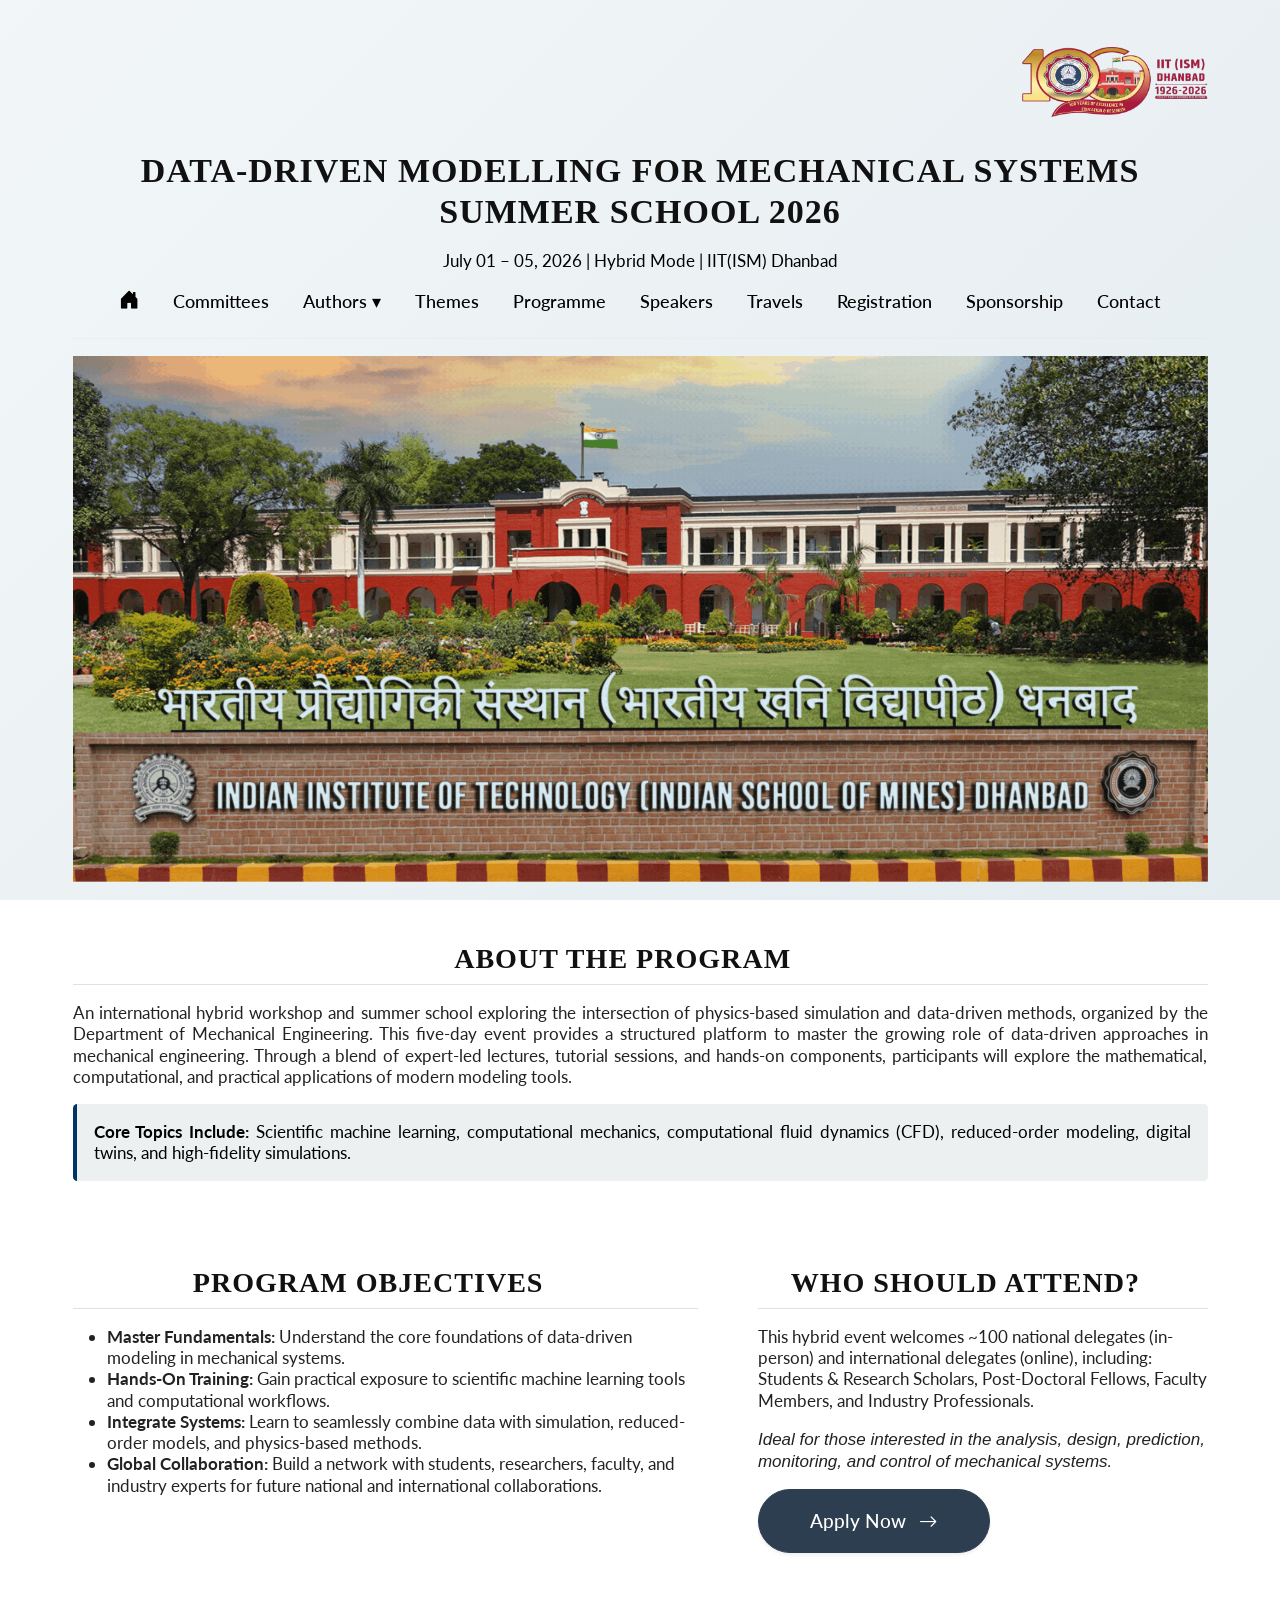
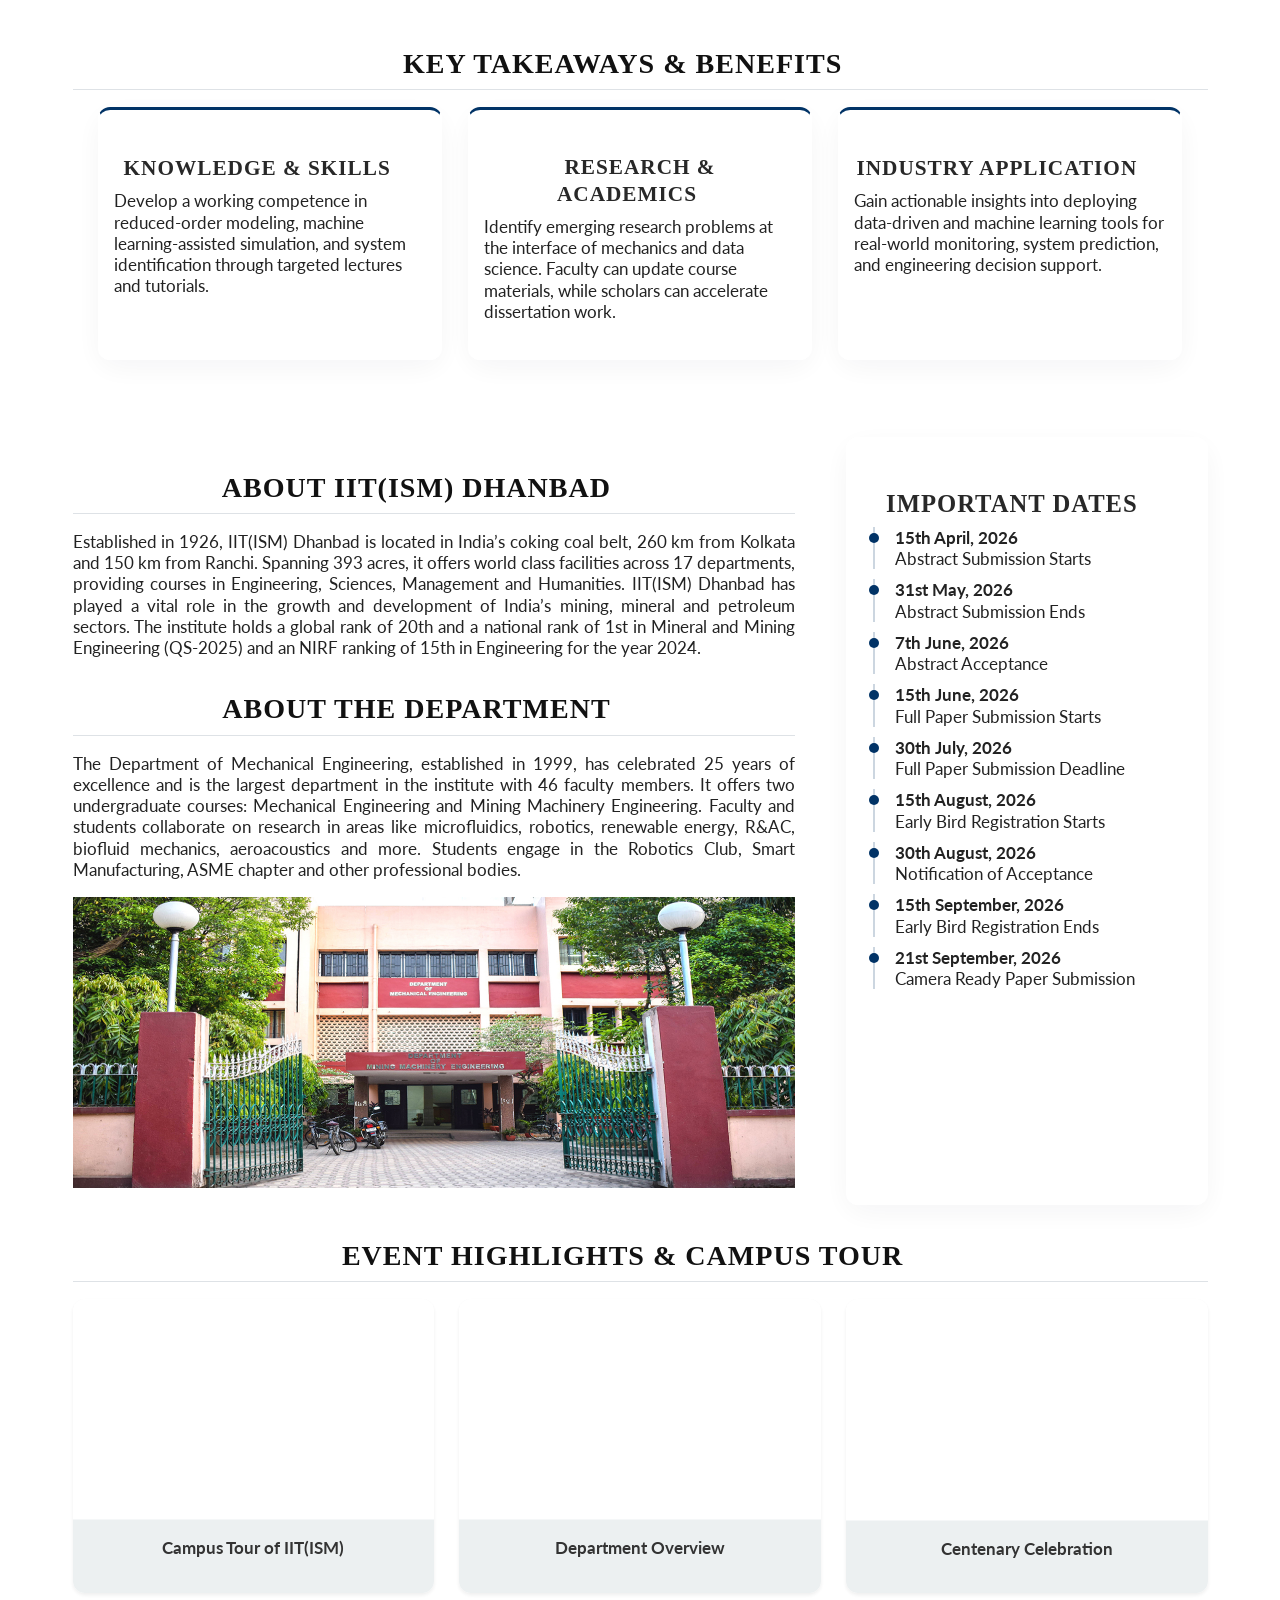
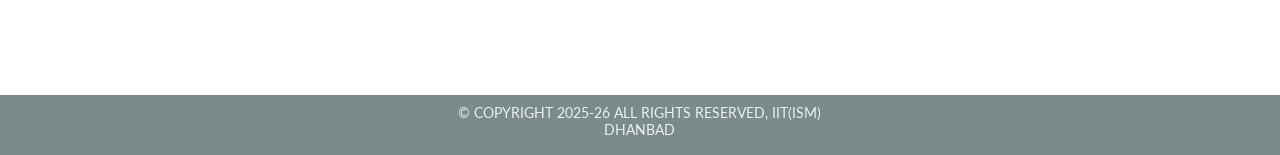
==== commit c44cce9e: "Form added" ====
--- a/docs/index.html
+++ b/docs/index.html
@@ -188,8 +188,8 @@
 <p>An international hybrid workshop and summer school exploring the intersection of physics-based simulation and data-driven methods, organized by the Department of Mechanical Engineering. This five-day event provides a structured platform to master the growing role of data-driven approaches in mechanical engineering. Through a blend of expert-led lectures, tutorial sessions, and hands-on components, participants will explore the mathematical, computational, and practical applications of modern modeling tools.</p>
 <p></p>
 <p class="mt-3 p-3 bg-light rounded" style="border-left: 4px solid #003366;">
-</p><p><strong>Core Topics Include:</strong> Scientific machine learning, computational mechanics, computational fluid dynamics (CFD), reduced-order modeling, digital twins, and high-fidelity simulations.</p>
-<p></p>
+<strong>Core Topics Include:</strong> Scientific machine learning, computational mechanics, computational fluid dynamics (CFD), reduced-order modeling, digital twins, and high-fidelity simulations.
+</p>
 </section>
 <section id="program-objectives" class="level2 g-col-12 g-col-md-7 pe-md-4">
 <h2 class="anchored" data-anchor-id="program-objectives">Program Objectives</h2>
@@ -213,7 +213,7 @@
 <p>This hybrid event welcomes ~100 national delegates (in-person) and international delegates (online), including: Students &amp; Research Scholars, Post-Doctoral Fellows, Faculty Members, and Industry Professionals.</p>
 <p></p>
 <p><em>Ideal for those interested in the analysis, design, prediction, monitoring, and control of mechanical systems.</em></p>
-<p><a href="#" class="btn btn-primary btn-lg px-5 py-3 shadow-sm btn-hover-lift" style="border-radius: 50px; font-weight: 500; font-size: 1.1rem;">Apply Now <i class="bi bi-arrow-right ms-2"></i></a></p>
+<p><a href="https://forms.gle/SKYbnJTSXGxyU7Ec7" class="btn btn-primary btn-lg px-5 py-3 shadow-sm btn-hover-lift" style="border-radius: 50px; font-weight: 500; font-size: 1.1rem;">Apply Now <i class="bi bi-arrow-right ms-2"></i></a></p>
 </section>
 </div>
 </div>
@@ -222,19 +222,19 @@
 <div class="grid px-md-4">
 <div class="g-col-12 g-col-md-4">
 <section id="knowledge-skills" class="level4 takeaway-card">
-<h4 class="anchored" data-anchor-id="knowledge-skills">Knowledge &amp; Skills💡</h4>
+<h4 class="anchored" data-anchor-id="knowledge-skills">Knowledge &amp; Skills</h4>
 <p>Develop a working competence in reduced-order modeling, machine learning-assisted simulation, and system identification through targeted lectures and tutorials.</p>
 </section>
 </div>
 <div class="g-col-12 g-col-md-4">
 <section id="research-academics" class="level4 takeaway-card">
-<h4 class="anchored" data-anchor-id="research-academics">Research &amp; Academics🔬</h4>
+<h4 class="anchored" data-anchor-id="research-academics">Research &amp; Academics</h4>
 <p>Identify emerging research problems at the interface of mechanics and data science. Faculty can update course materials, while scholars can accelerate dissertation work.</p>
 </section>
 </div>
 <div class="g-col-12 g-col-md-4">
 <section id="industry-application" class="level4 takeaway-card">
-<h4 class="anchored" data-anchor-id="industry-application">Industry Application⚙️</h4>
+<h4 class="anchored" data-anchor-id="industry-application">Industry Application</h4>
 <p>Gain actionable insights into deploying data-driven and machine learning tools for real-world monitoring, system prediction, and engineering decision support.</p>
 </section>
 </div>
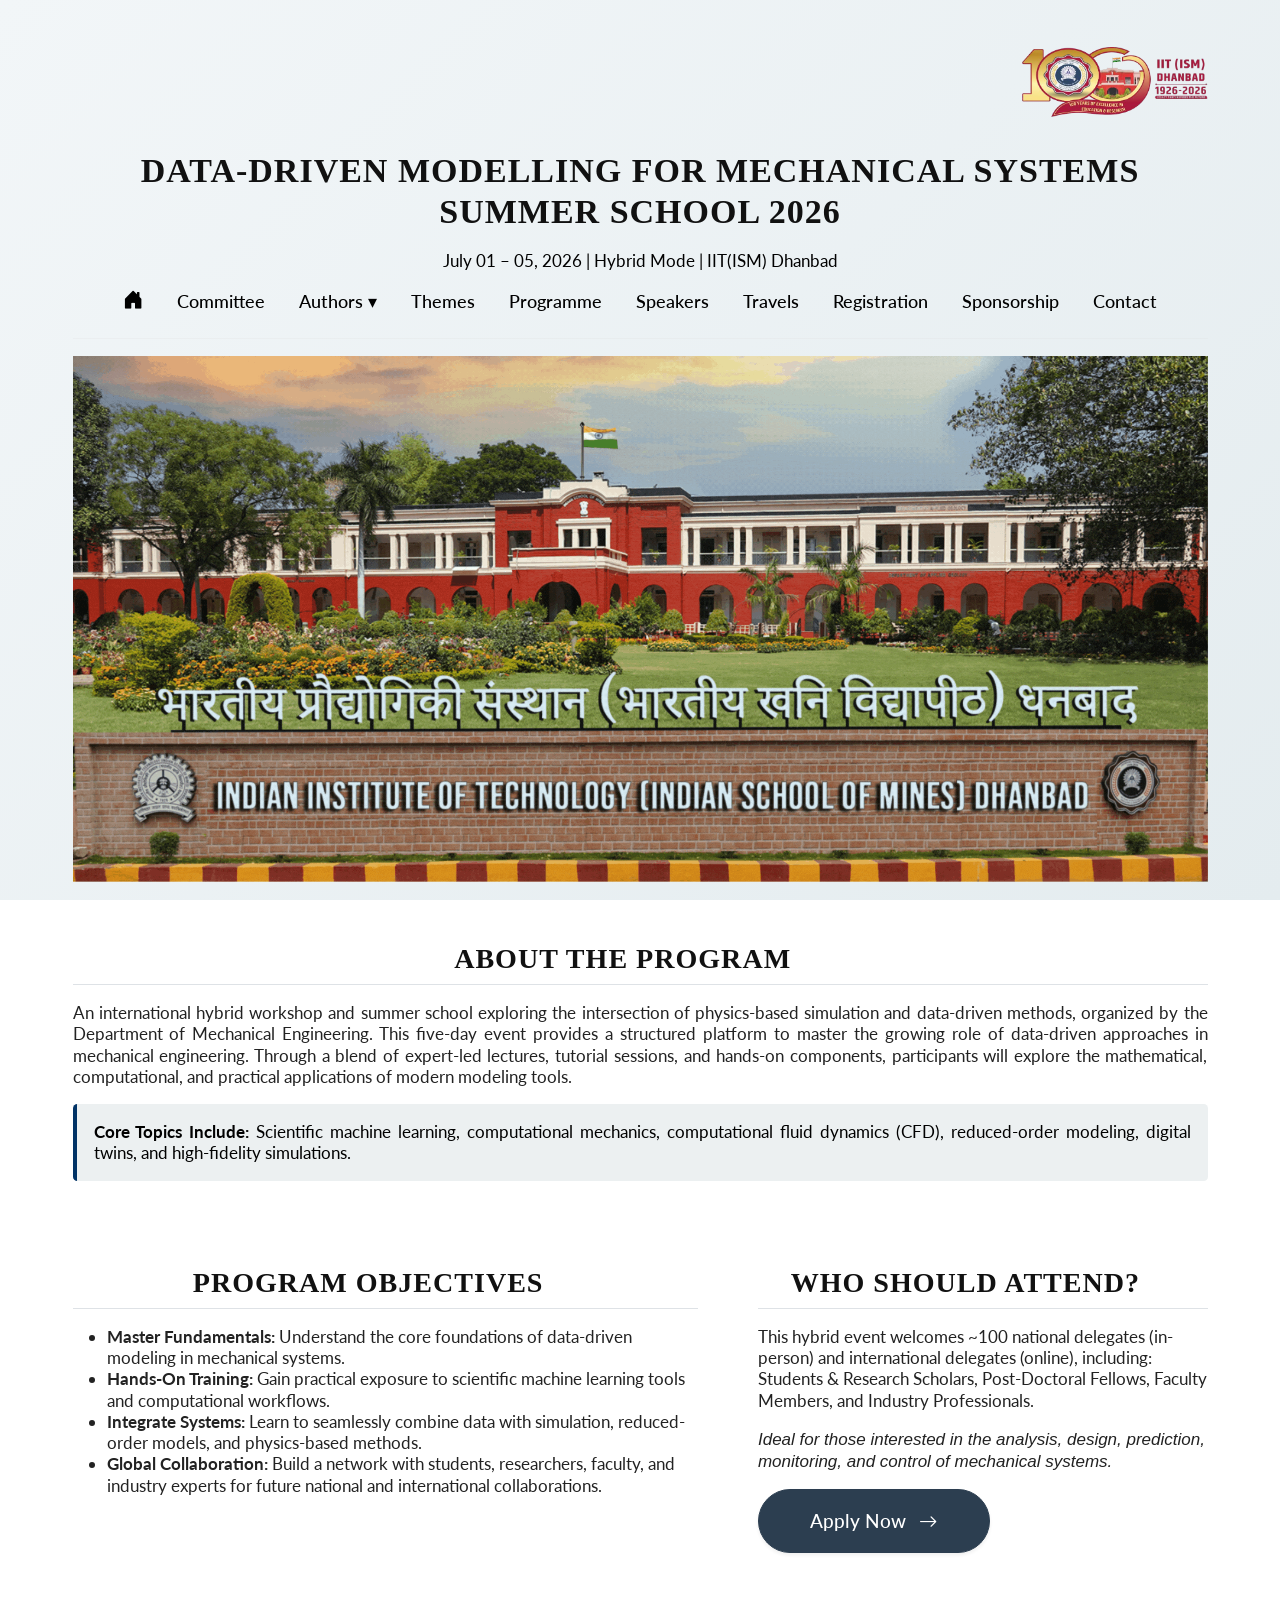
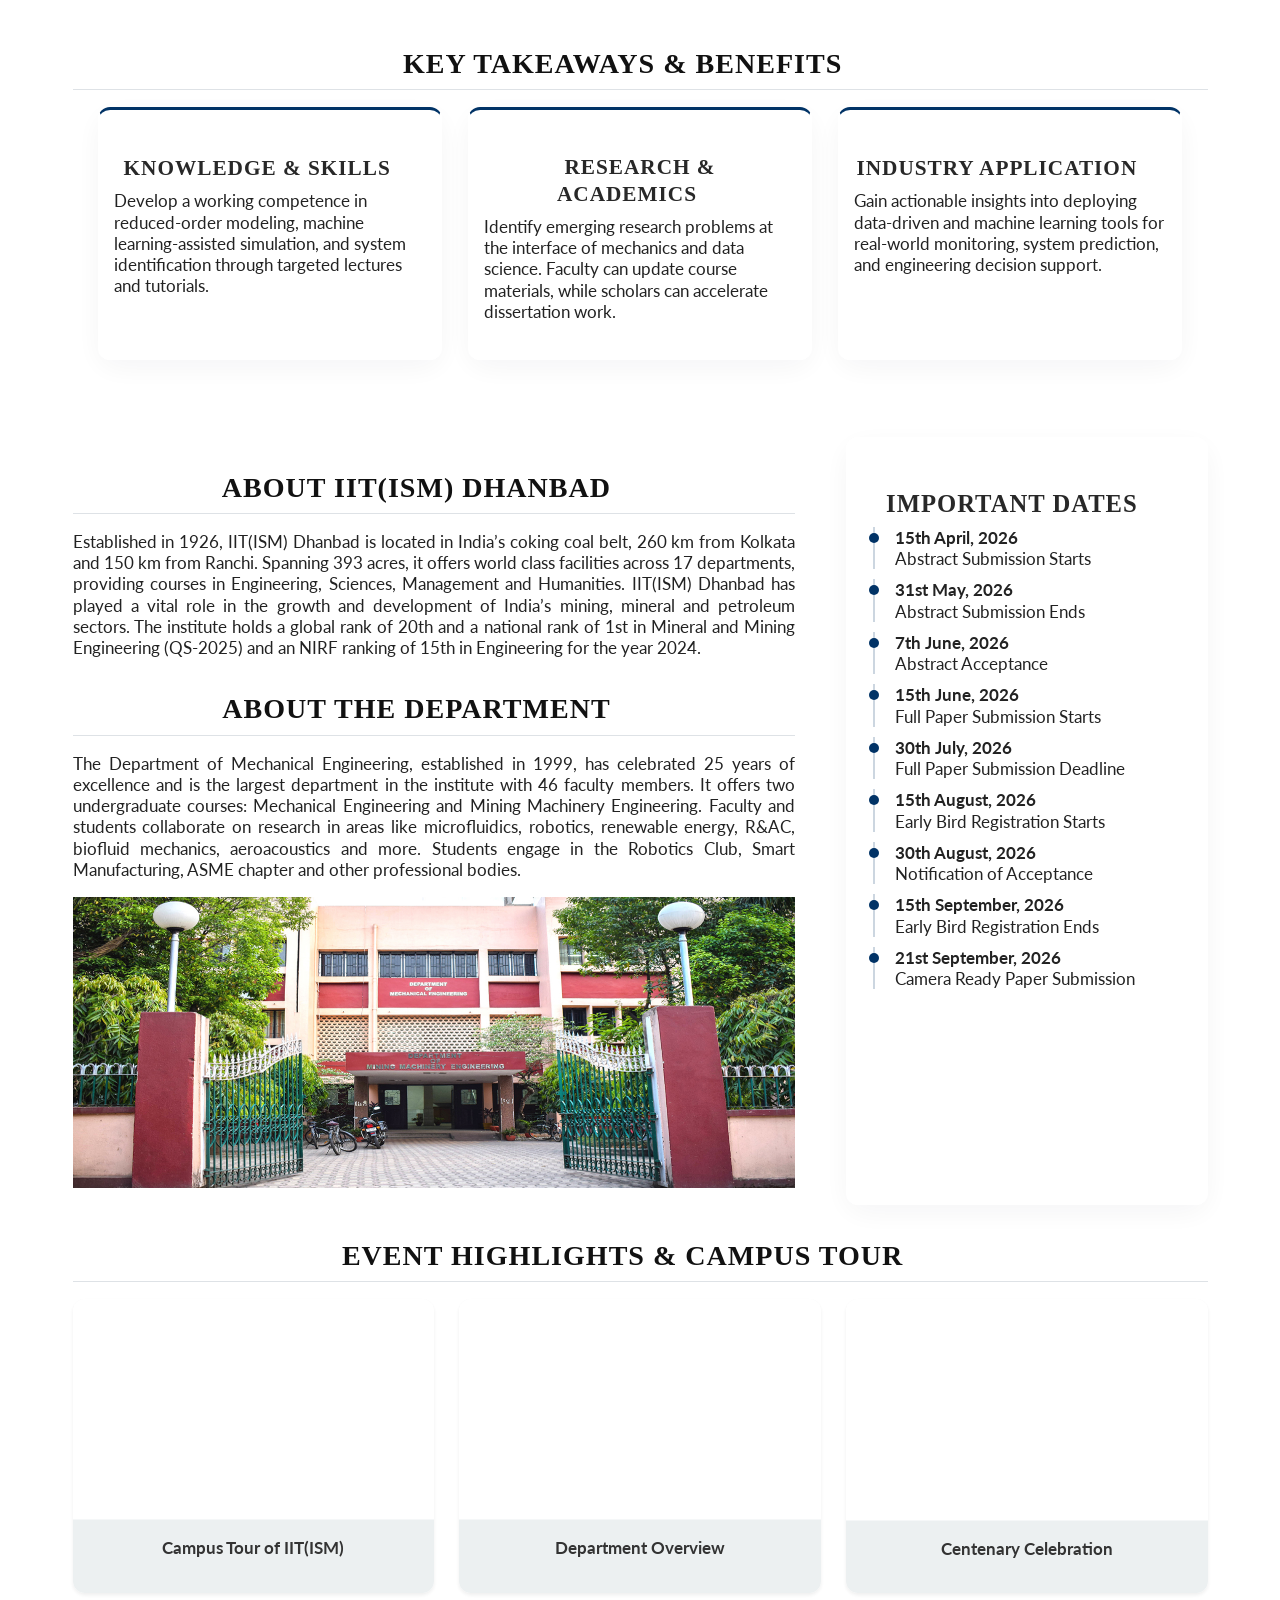
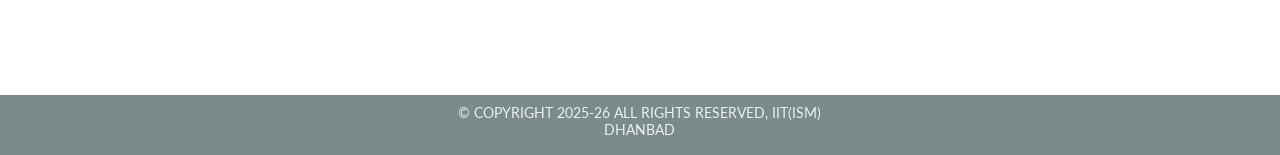
==== commit a095db55: "All updated" ====
--- a/docs/index.html
+++ b/docs/index.html
@@ -133,7 +133,7 @@
 
     </li>
 
-      <li><a href="./committees.html">Committees</a></li>
+      <li><a href="./committees.html">Committee</a></li>
 
       
 
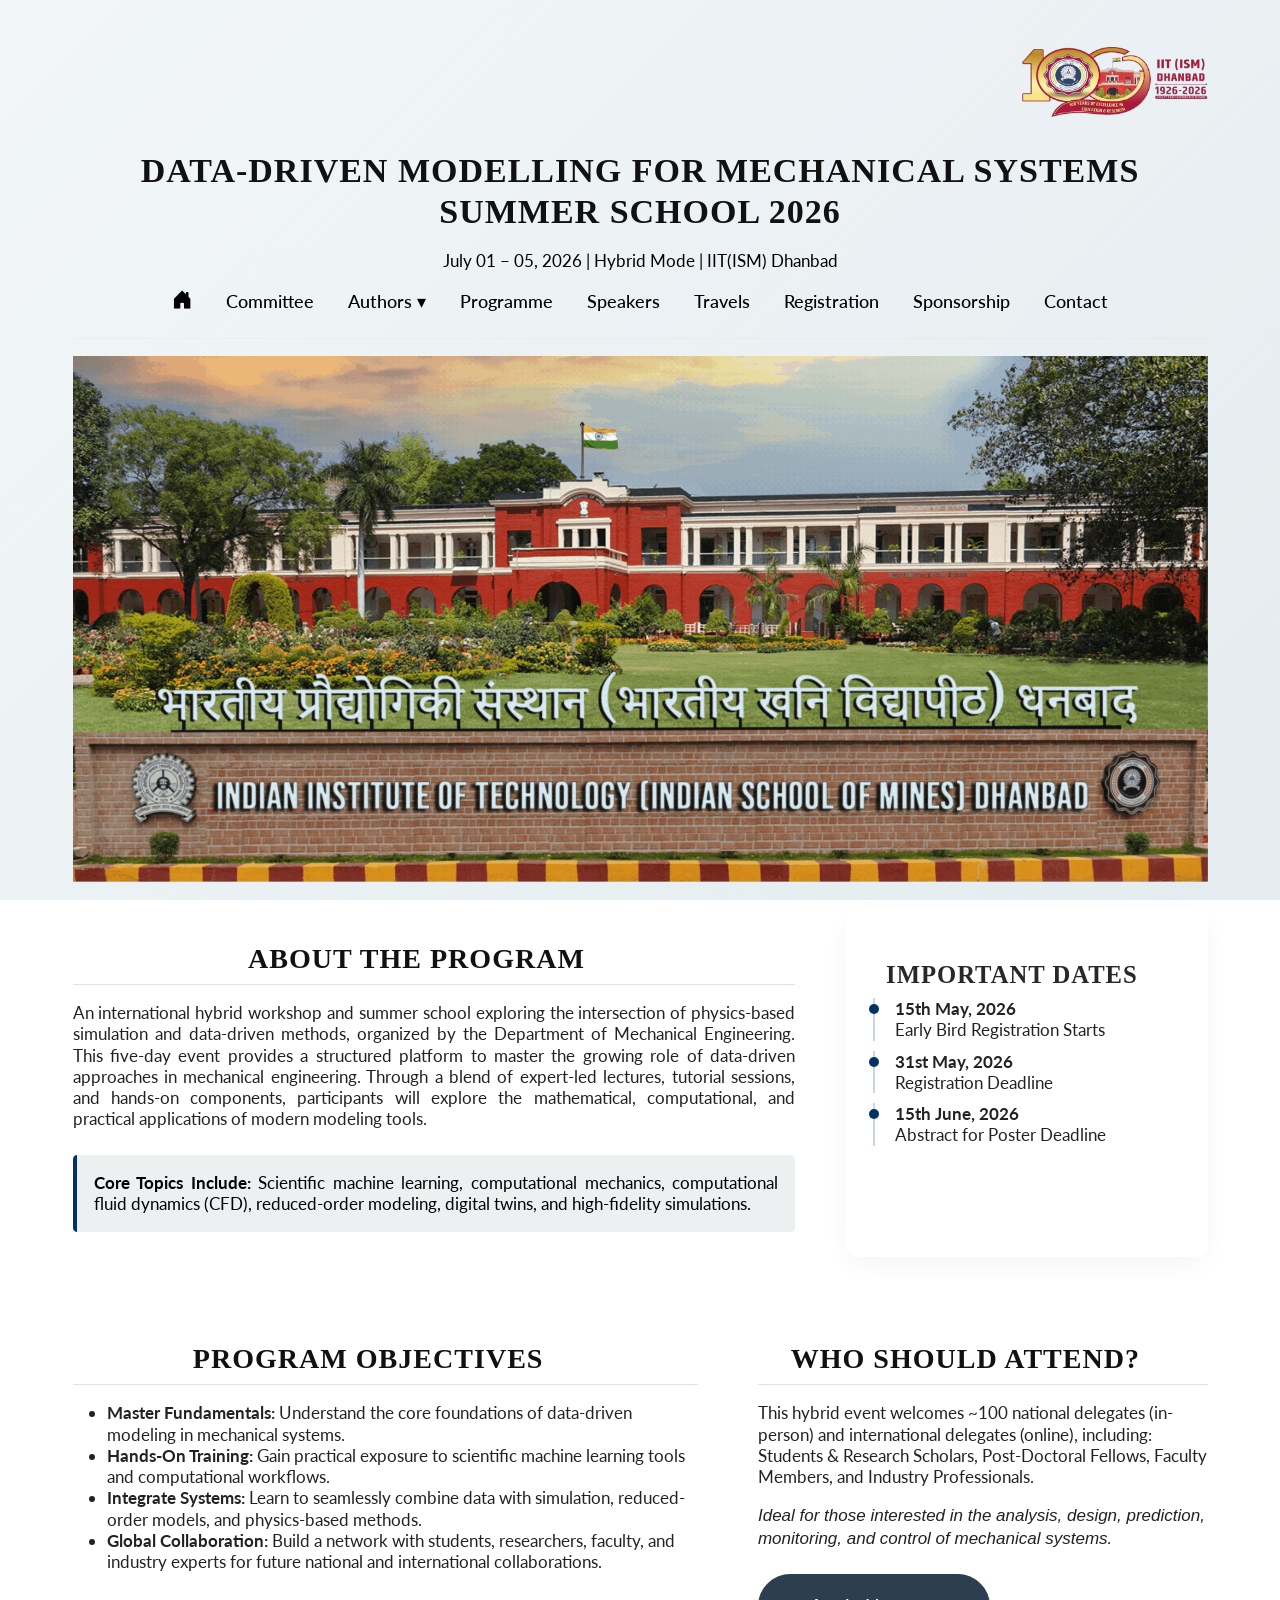
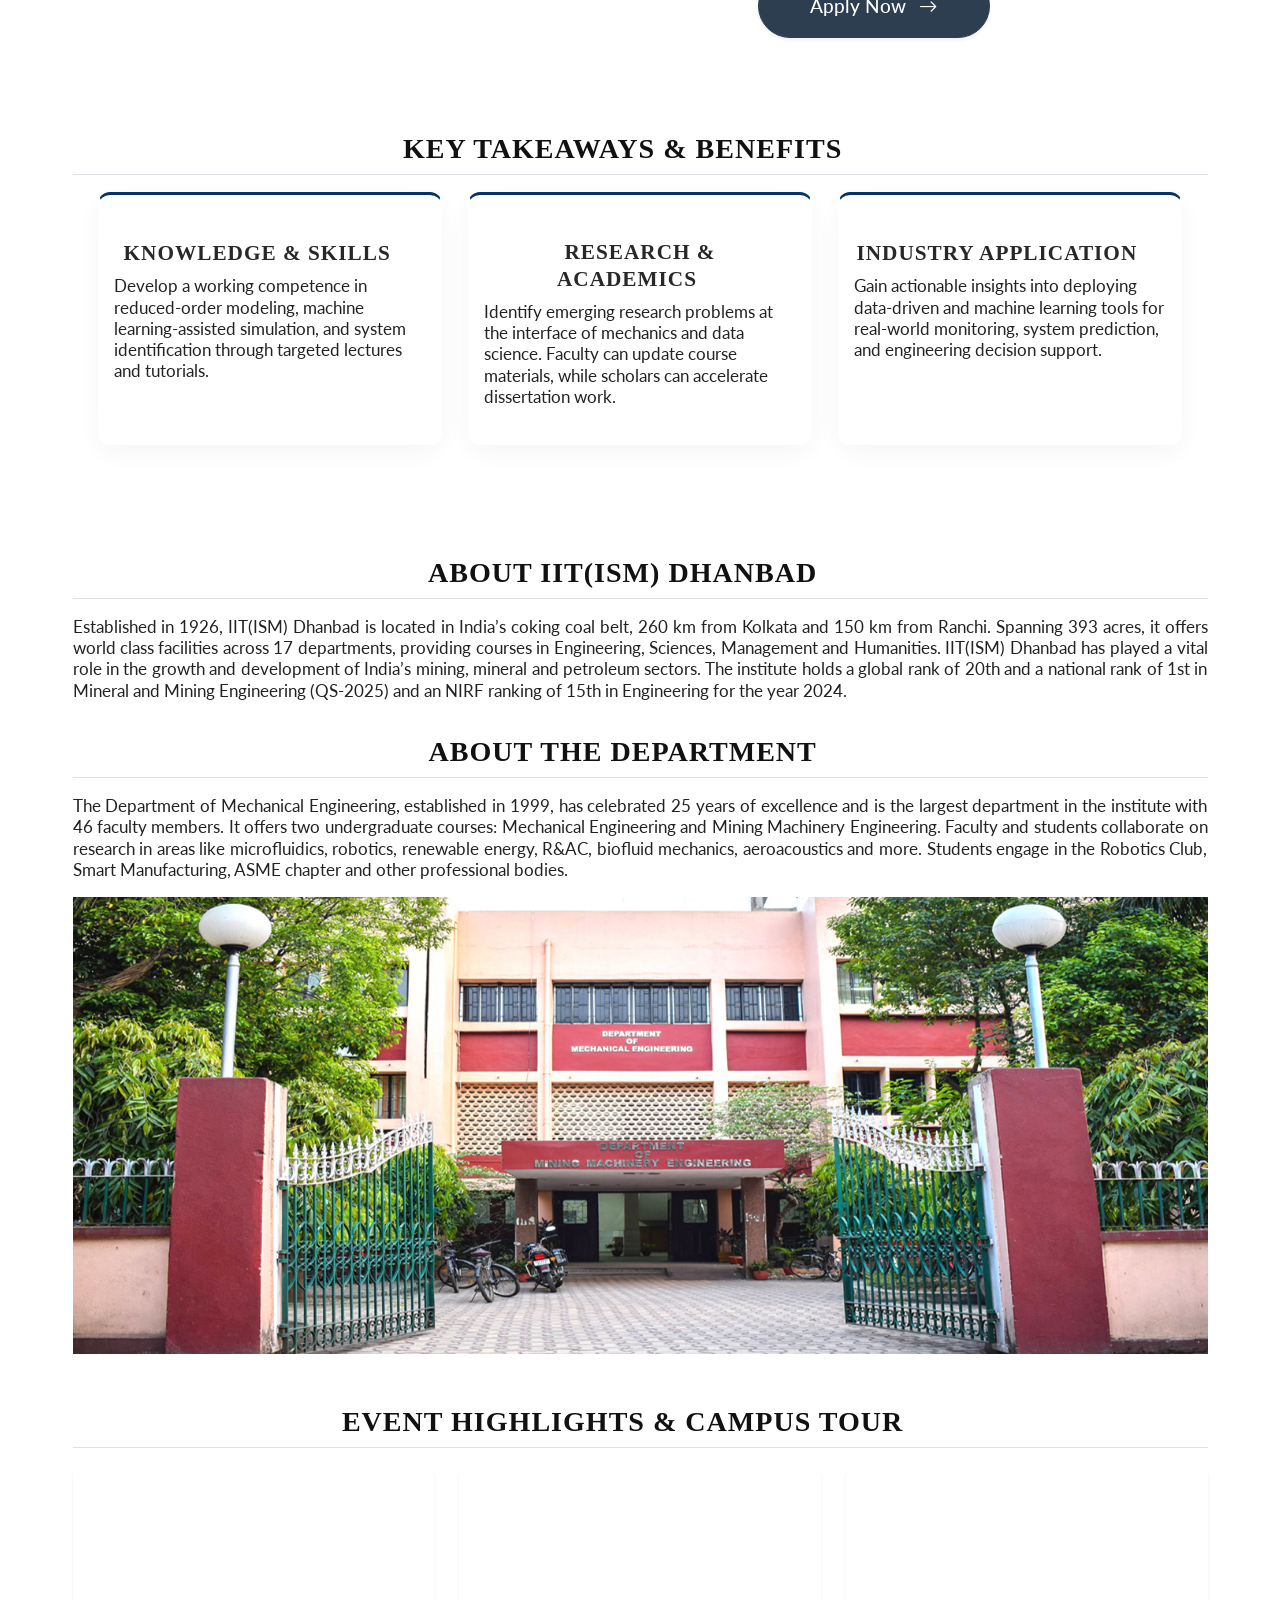
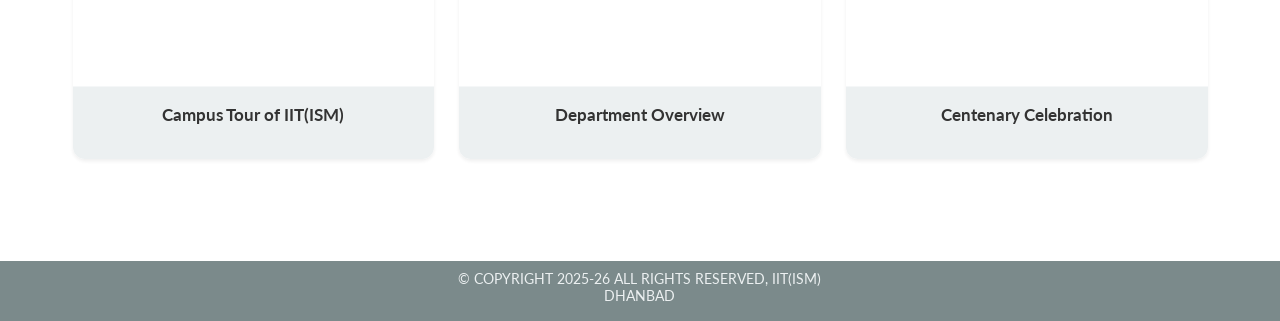
==== commit 57bad5d3: "dates_updated" ====
--- a/docs/index.html
+++ b/docs/index.html
@@ -153,8 +153,6 @@
 
 
 
-      <li><a href="./themes.html">Themes</a></li>
-
       <li><a href="./programme.html">Programme</a></li>
 
       <li><a href="./speakers.html">Speakers</a></li>
@@ -183,15 +181,30 @@
 <p><img src="images/iit-campus.gif" class="hero-gif img-fluid"></p>
 <div class="section-spacer">
 <div class="grid">
-<section id="about-the-program" class="level2 g-col-12 justify-text mb-2">
+<section id="about-the-program" class="level2 g-col-12 g-col-md-8 justify-text mb-2 pe-md-4">
 <h2 class="anchored" data-anchor-id="about-the-program">About the Program</h2>
 <p>An international hybrid workshop and summer school exploring the intersection of physics-based simulation and data-driven methods, organized by the Department of Mechanical Engineering. This five-day event provides a structured platform to master the growing role of data-driven approaches in mechanical engineering. Through a blend of expert-led lectures, tutorial sessions, and hands-on components, participants will explore the mathematical, computational, and practical applications of modern modeling tools.</p>
-<p></p>
-<p class="mt-3 p-3 bg-light rounded" style="border-left: 4px solid #003366;">
+<p class="mt-4 p-3 bg-light rounded" style="border-left: 4px solid #003366;">
 <strong>Core Topics Include:</strong> Scientific machine learning, computational mechanics, computational fluid dynamics (CFD), reduced-order modeling, digital twins, and high-fidelity simulations.
 </p>
 </section>
-<section id="program-objectives" class="level2 g-col-12 g-col-md-7 pe-md-4">
+<div class="g-col-12 g-col-md-4">
+<section id="important-dates" class="level3 timeline-card p-4 h-100">
+<h3 class="anchored" data-anchor-id="important-dates">Important Dates</h3>
+<ul class="timeline-list">
+<li>
+<strong>15th May, 2026</strong><br> Early Bird Registration Starts
+</li>
+<li>
+<strong>31st May, 2026</strong><br> Registration Deadline
+</li>
+<li>
+<strong>15th June, 2026</strong><br> Abstract for Poster Deadline
+</li>
+</ul>
+</section>
+</div>
+<section id="program-objectives" class="level2 g-col-12 g-col-md-7 pe-md-4 mt-4">
 <h2 class="anchored" data-anchor-id="program-objectives">Program Objectives</h2>
 <ul class="feature-list">
 <li>
@@ -208,12 +221,13 @@
 </li>
 </ul>
 </section>
-<section id="who-should-attend" class="level2 g-col-12 g-col-md-5 ps-md-2">
+<section id="who-should-attend" class="level2 g-col-12 g-col-md-5 ps-md-2 mt-4">
 <h2 class="anchored" data-anchor-id="who-should-attend">Who Should Attend?</h2>
 <p>This hybrid event welcomes ~100 national delegates (in-person) and international delegates (online), including: Students &amp; Research Scholars, Post-Doctoral Fellows, Faculty Members, and Industry Professionals.</p>
-<p></p>
 <p><em>Ideal for those interested in the analysis, design, prediction, monitoring, and control of mechanical systems.</em></p>
+<div class="mt-4">
 <p><a href="https://forms.gle/SKYbnJTSXGxyU7Ec7" class="btn btn-primary btn-lg px-5 py-3 shadow-sm btn-hover-lift" style="border-radius: 50px; font-weight: 500; font-size: 1.1rem;">Apply Now <i class="bi bi-arrow-right ms-2"></i></a></p>
+</div>
 </section>
 </div>
 </div>
@@ -242,50 +256,15 @@
 </section>
 <div class="section-spacer">
 <div class="grid">
-<div class="g-col-12 g-col-md-8 justify-text pe-md-4">
+<div class="g-col-12 justify-text">
 <section id="about-iitism-dhanbad" class="level2">
 <h2 class="anchored" data-anchor-id="about-iitism-dhanbad">About IIT(ISM) Dhanbad</h2>
 <p>Established in 1926, IIT(ISM) Dhanbad is located in India’s coking coal belt, 260 km from Kolkata and 150 km from Ranchi. Spanning 393 acres, it offers world class facilities across 17 departments, providing courses in Engineering, Sciences, Management and Humanities. IIT(ISM) Dhanbad has played a vital role in the growth and development of India’s mining, mineral and petroleum sectors. The institute holds a global rank of 20th and a national rank of 1st in Mineral and Mining Engineering (QS-2025) and an NIRF ranking of 15th in Engineering for the year 2024.</p>
-<p></p>
 </section>
 <section id="about-the-department" class="level2">
 <h2 class="anchored" data-anchor-id="about-the-department">About the Department</h2>
 <p>The Department of Mechanical Engineering, established in 1999, has celebrated 25 years of excellence and is the largest department in the institute with 46 faculty members. It offers two undergraduate courses: Mechanical Engineering and Mining Machinery Engineering. Faculty and students collaborate on research in areas like microfluidics, robotics, renewable energy, R&amp;AC, biofluid mechanics, aeroacoustics and more. Students engage in the Robotics Club, Smart Manufacturing, ASME chapter and other professional bodies.</p>
 <p><img src="images/mech_dept.jpg" class="img-fluid" style="width:100.0%"></p>
-</section>
-</div>
-<div class="g-col-12 g-col-md-4">
-<section id="important-dates" class="level3 timeline-card p-4 h-100">
-<h3 class="anchored" data-anchor-id="important-dates">Important Dates</h3>
-<ul class="timeline-list">
-<li>
-<strong>15th April, 2026</strong><br> Abstract Submission Starts
-</li>
-<li>
-<strong>31st May, 2026</strong><br> Abstract Submission Ends
-</li>
-<li>
-<strong>7th June, 2026</strong><br> Abstract Acceptance
-</li>
-<li>
-<strong>15th June, 2026</strong><br> Full Paper Submission Starts
-</li>
-<li>
-<strong>30th July, 2026</strong><br> Full Paper Submission Deadline
-</li>
-<li>
-<strong>15th August, 2026</strong><br> Early Bird Registration Starts
-</li>
-<li>
-<strong>30th August, 2026</strong><br> Notification of Acceptance
-</li>
-<li>
-<strong>15th September, 2026</strong><br> Early Bird Registration Ends
-</li>
-<li>
-<strong>21st September, 2026</strong><br> Camera Ready Paper Submission
-</li>
-</ul>
 </section>
 </div>
 </div>
